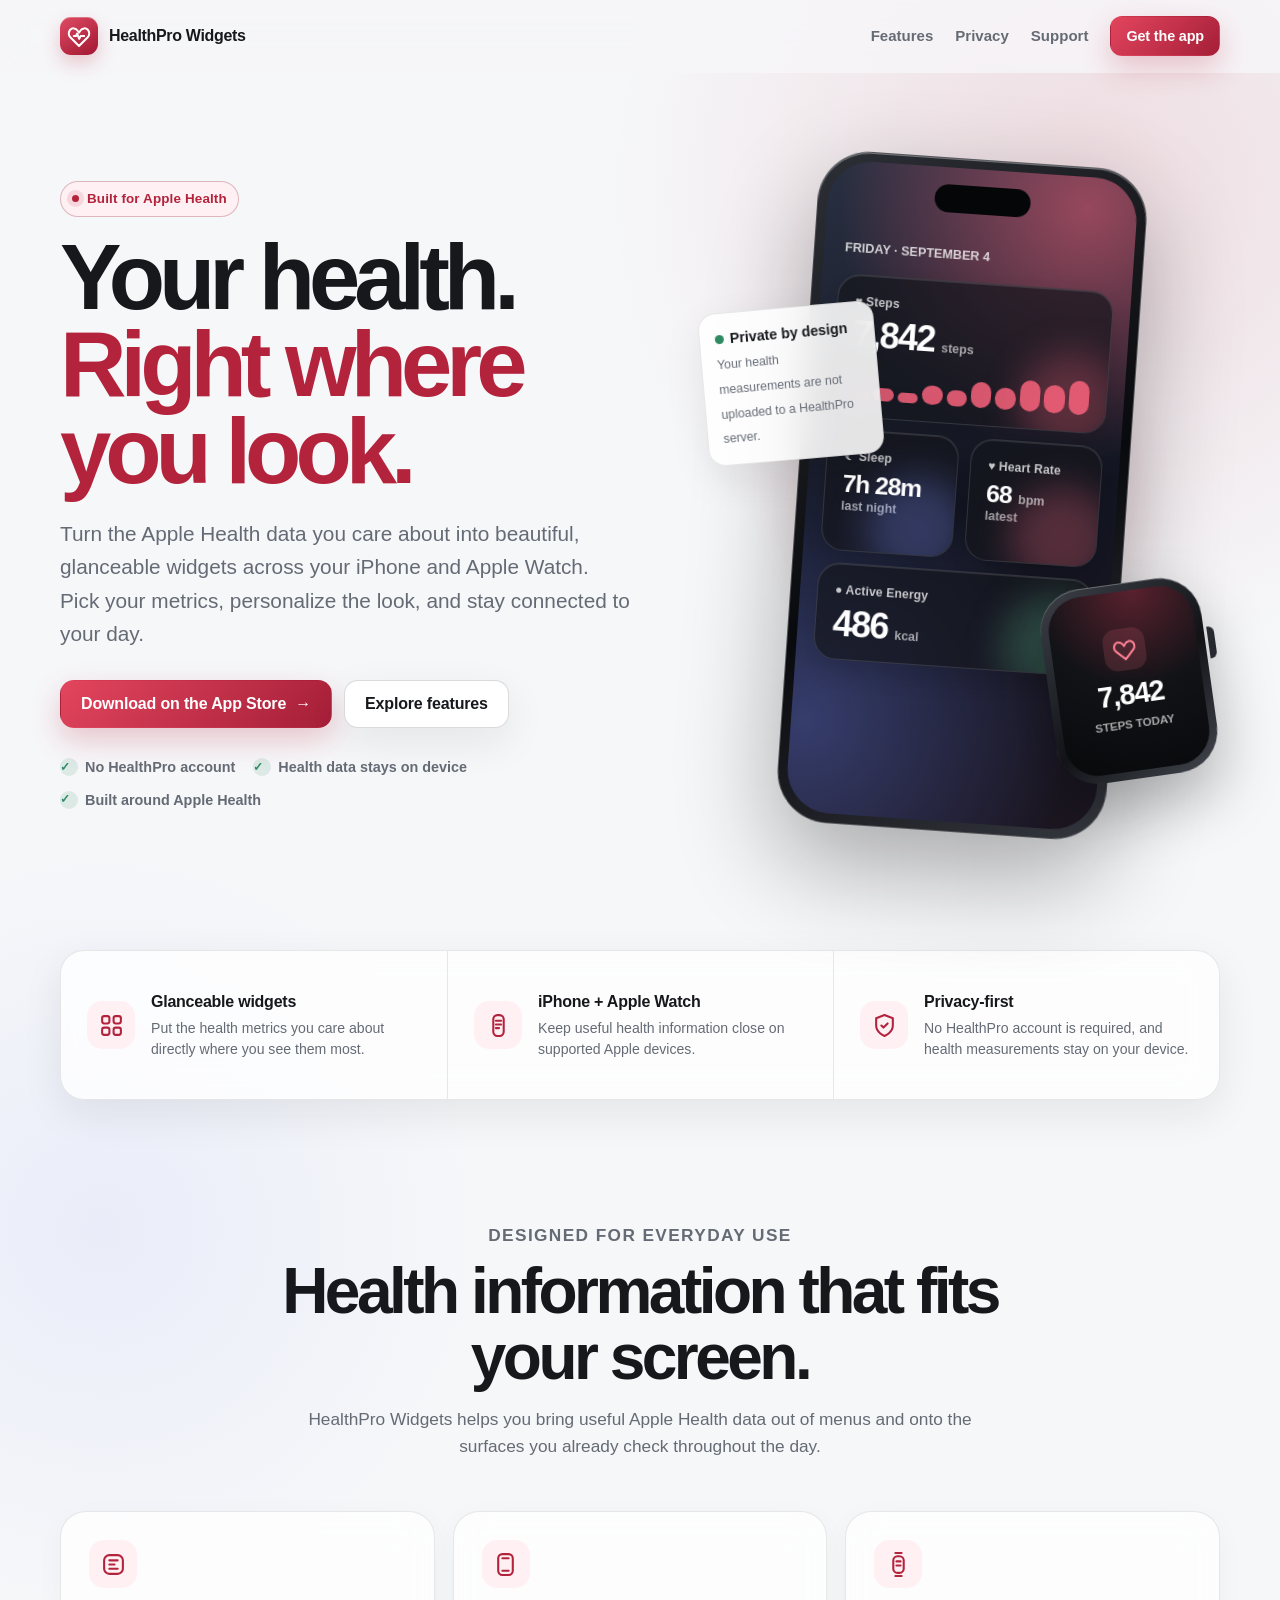
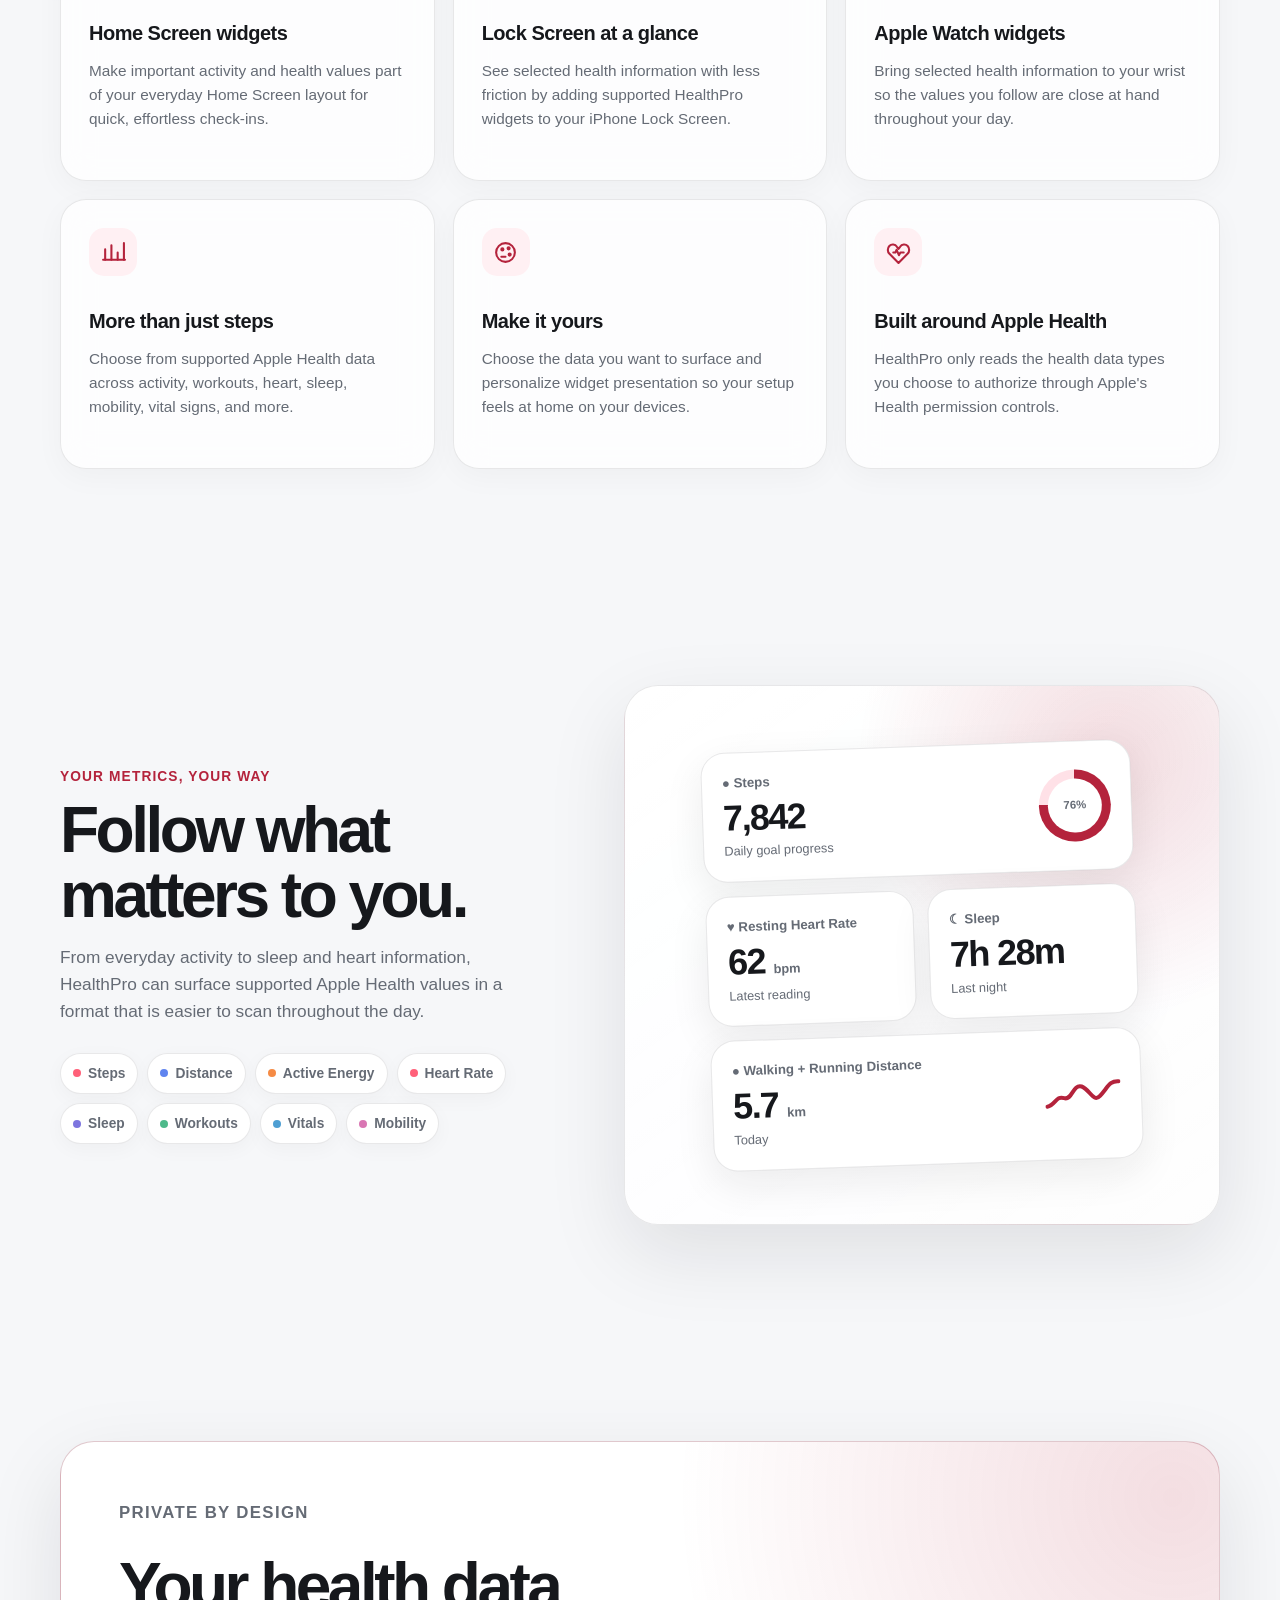
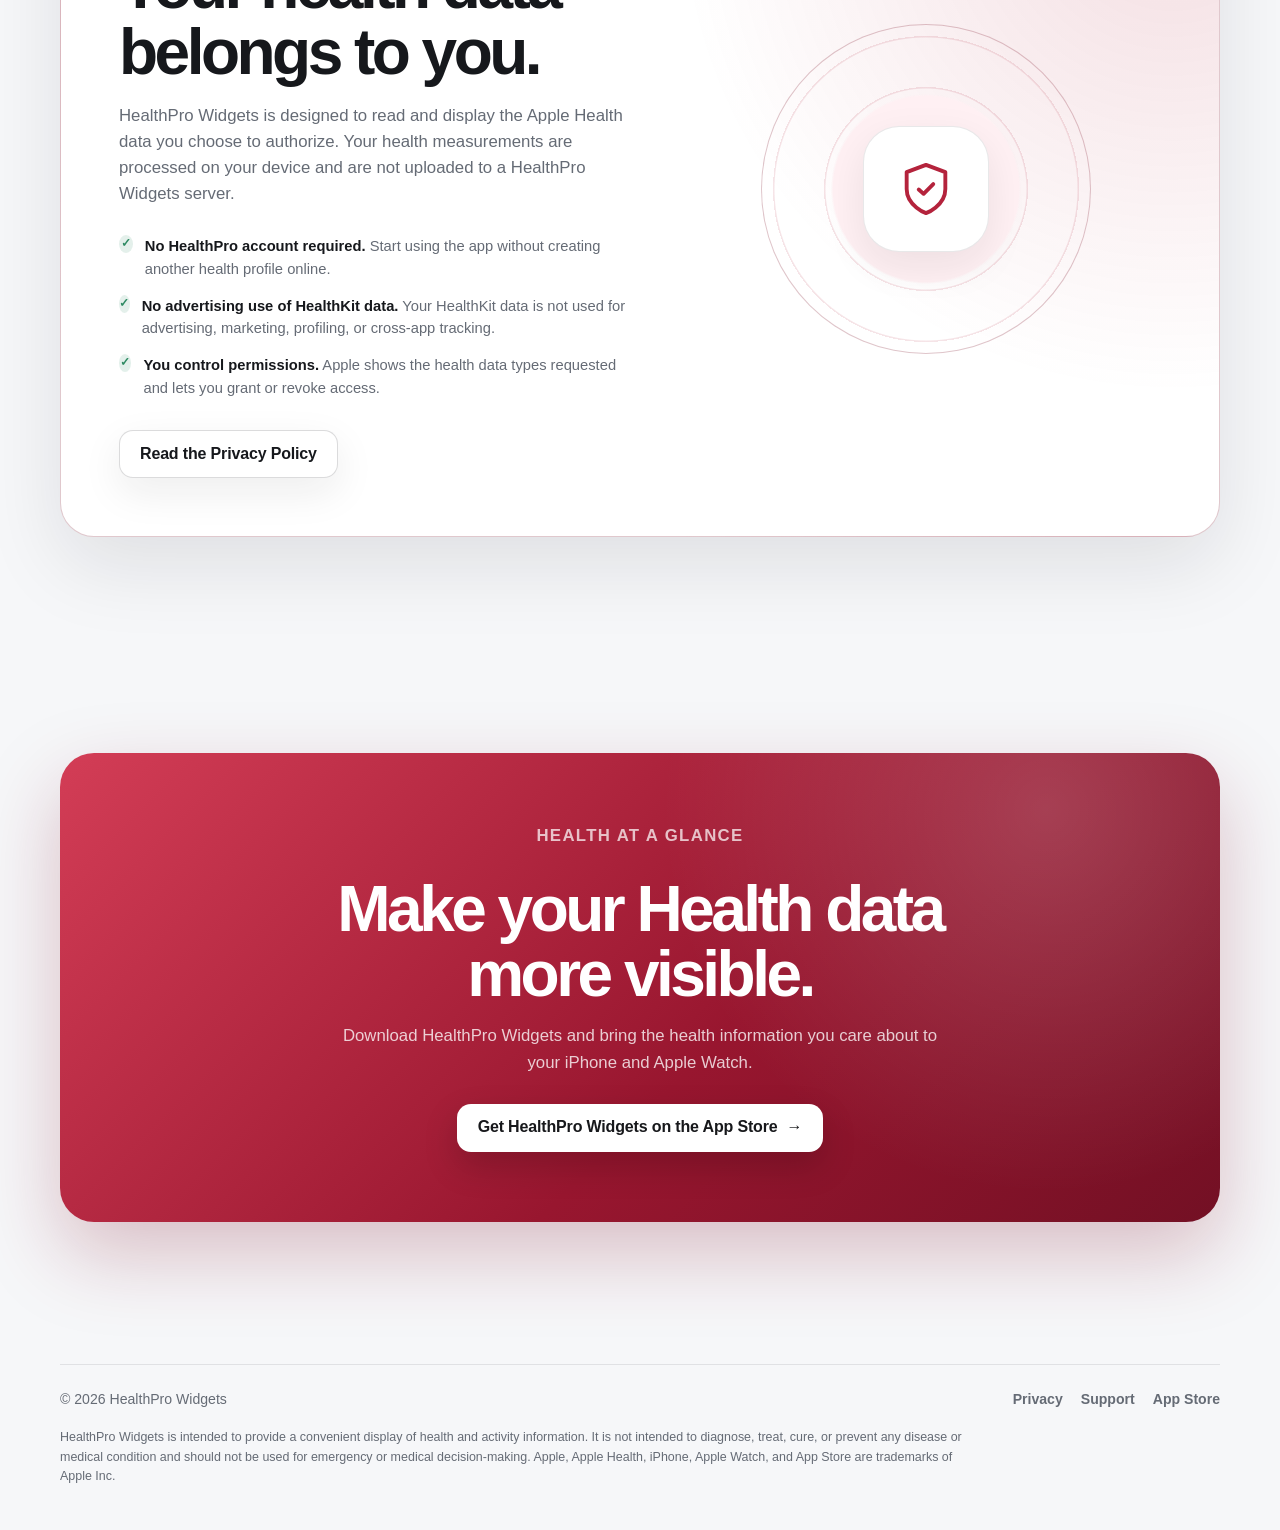
==== index.html @ 6aa3e34a "Add HealthPro Widgets marketing landing page" ====
<!doctype html>
<html lang="en">
<head>
  <meta charset="utf-8">
  <meta name="viewport" content="width=device-width, initial-scale=1">
  <meta name="color-scheme" content="light dark">
  <meta name="theme-color" content="#f7f7f9" media="(prefers-color-scheme: light)">
  <meta name="theme-color" content="#0d0f12" media="(prefers-color-scheme: dark)">
  <title>HealthPro Widgets — Your health, right where you look</title>
  <meta name="description" content="Turn Apple Health data into beautiful, glanceable Home Screen, Lock Screen, and Apple Watch widgets with HealthPro Widgets.">
  <meta property="og:title" content="HealthPro Widgets">
  <meta property="og:description" content="Your Apple Health data, beautifully displayed in widgets across iPhone and Apple Watch.">
  <meta property="og:type" content="website">
  <meta name="twitter:card" content="summary">

  <style>
    :root {
      color-scheme: light dark;
      --bg: #f6f7f9;
      --bg-elevated: #ffffff;
      --card: rgba(255, 255, 255, 0.78);
      --card-solid: #ffffff;
      --text: #16181c;
      --muted: #656b75;
      --border: rgba(31, 35, 40, 0.10);
      --border-strong: rgba(31, 35, 40, 0.16);
      --accent: #b4233c;
      --accent-bright: #e3455e;
      --accent-soft: #fff0f3;
      --accent-soft-strong: #ffe1e7;
      --success: #2d8a62;
      --shadow: 0 28px 80px rgba(21, 24, 30, 0.10);
      --shadow-soft: 0 14px 40px rgba(21, 24, 30, 0.08);
      --max-width: 1160px;
    }

    @media (prefers-color-scheme: dark) {
      :root {
        --bg: #0d0f12;
        --bg-elevated: #14171b;
        --card: rgba(24, 27, 32, 0.82);
        --card-solid: #191c21;
        --text: #f4f5f7;
        --muted: #a9b0bb;
        --border: rgba(255, 255, 255, 0.09);
        --border-strong: rgba(255, 255, 255, 0.15);
        --accent: #ff7188;
        --accent-bright: #ff8a9d;
        --accent-soft: #351920;
        --accent-soft-strong: #4a2028;
        --success: #77d3a7;
        --shadow: 0 28px 90px rgba(0, 0, 0, 0.42);
        --shadow-soft: 0 14px 45px rgba(0, 0, 0, 0.30);
      }
    }

    * { box-sizing: border-box; }

    html { scroll-behavior: smooth; }

    body {
      margin: 0;
      background:
        radial-gradient(circle at 85% 4%, color-mix(in srgb, var(--accent) 13%, transparent), transparent 30rem),
        radial-gradient(circle at 8% 26%, color-mix(in srgb, #5a7cff 8%, transparent), transparent 24rem),
        var(--bg);
      color: var(--text);
      font-family: -apple-system, BlinkMacSystemFont, "SF Pro Display", "SF Pro Text", "Segoe UI", Roboto, Helvetica, Arial, sans-serif;
      line-height: 1.55;
      -webkit-font-smoothing: antialiased;
      text-rendering: optimizeLegibility;
    }

    a { color: inherit; }

    button,
    a { -webkit-tap-highlight-color: transparent; }

    .wrap {
      width: min(var(--max-width), calc(100% - 40px));
      margin: 0 auto;
    }

    .site-header {
      position: sticky;
      top: 0;
      z-index: 50;
      border-bottom: 1px solid transparent;
      background: color-mix(in srgb, var(--bg) 78%, transparent);
      backdrop-filter: blur(20px) saturate(145%);
      -webkit-backdrop-filter: blur(20px) saturate(145%);
    }

    .nav {
      min-height: 72px;
      display: flex;
      align-items: center;
      justify-content: space-between;
      gap: 24px;
    }

    .brand {
      display: inline-flex;
      align-items: center;
      gap: 11px;
      text-decoration: none;
      font-weight: 750;
      letter-spacing: -0.02em;
      white-space: nowrap;
    }

    .brand-mark {
      width: 38px;
      height: 38px;
      display: grid;
      place-items: center;
      border-radius: 11px;
      color: #fff;
      background: linear-gradient(145deg, #df4b63, #a11732);
      box-shadow: inset 0 1px 0 rgba(255,255,255,.28), 0 8px 20px rgba(180,35,60,.24);
    }

    .brand-mark svg { width: 24px; height: 24px; }

    .nav-links {
      display: flex;
      align-items: center;
      gap: 22px;
      color: var(--muted);
      font-size: 0.94rem;
      font-weight: 600;
    }

    .nav-links a {
      text-decoration: none;
      transition: color .2s ease;
    }

    .nav-links a:hover { color: var(--text); }

    .button {
      min-height: 48px;
      display: inline-flex;
      align-items: center;
      justify-content: center;
      gap: 9px;
      padding: 0 20px;
      border: 1px solid transparent;
      border-radius: 14px;
      text-decoration: none;
      font-weight: 720;
      letter-spacing: -0.01em;
      transition: transform .2s ease, box-shadow .2s ease, background .2s ease;
    }

    .button:hover { transform: translateY(-1px); }

    .button-primary {
      color: #fff;
      background: linear-gradient(135deg, var(--accent-bright), #a51e37);
      box-shadow: 0 12px 30px color-mix(in srgb, var(--accent) 24%, transparent);
    }

    .button-secondary {
      background: var(--card-solid);
      border-color: var(--border-strong);
      box-shadow: var(--shadow-soft);
    }

    .button-small {
      min-height: 40px;
      padding: 0 15px;
      border-radius: 12px;
      font-size: 0.9rem;
    }

    .hero {
      min-height: 720px;
      display: grid;
      grid-template-columns: 1.05fr .95fr;
      gap: 72px;
      align-items: center;
      padding: 86px 0 96px;
    }

    .eyebrow {
      display: inline-flex;
      align-items: center;
      gap: 8px;
      margin: 0 0 18px;
      padding: 7px 11px;
      border: 1px solid color-mix(in srgb, var(--accent) 20%, var(--border));
      border-radius: 999px;
      color: var(--accent);
      background: var(--accent-soft);
      font-size: .84rem;
      font-weight: 750;
      letter-spacing: .01em;
    }

    .eyebrow-dot {
      width: 7px;
      height: 7px;
      border-radius: 50%;
      background: var(--accent);
      box-shadow: 0 0 0 5px color-mix(in srgb, var(--accent) 12%, transparent);
    }

    h1,
    h2,
    h3,
    p { margin-top: 0; }

    h1 {
      max-width: 720px;
      margin-bottom: 22px;
      font-size: clamp(3.35rem, 7.2vw, 6.8rem);
      line-height: .94;
      letter-spacing: -0.065em;
      font-weight: 820;
    }

    .hero-highlight {
      display: block;
      color: var(--accent);
    }

    .hero-copy {
      max-width: 640px;
      margin-bottom: 30px;
      color: var(--muted);
      font-size: clamp(1.12rem, 2vw, 1.3rem);
      line-height: 1.6;
    }

    .hero-actions {
      display: flex;
      flex-wrap: wrap;
      align-items: center;
      gap: 12px;
      margin-bottom: 28px;
    }

    .trust-note {
      display: flex;
      flex-wrap: wrap;
      gap: 10px 18px;
      color: var(--muted);
      font-size: .9rem;
      font-weight: 600;
    }

    .trust-note span {
      display: inline-flex;
      align-items: center;
      gap: 7px;
    }

    .check {
      width: 18px;
      height: 18px;
      display: inline-grid;
      place-items: center;
      border-radius: 50%;
      color: var(--success);
      background: color-mix(in srgb, var(--success) 13%, transparent);
      font-size: .72rem;
      font-weight: 900;
    }

    .hero-visual {
      position: relative;
      min-height: 600px;
      display: grid;
      place-items: center;
    }

    .glow {
      position: absolute;
      width: 440px;
      height: 440px;
      border-radius: 50%;
      background: radial-gradient(circle, color-mix(in srgb, var(--accent) 22%, transparent), transparent 67%);
      filter: blur(4px);
      pointer-events: none;
    }

    .phone {
      position: relative;
      z-index: 2;
      width: min(330px, 72vw);
      aspect-ratio: 0.49;
      padding: 9px;
      border: 1px solid rgba(255,255,255,.22);
      border-radius: 52px;
      background: linear-gradient(145deg, #2c2f35, #090a0d 55%, #34373e);
      box-shadow: 0 40px 100px rgba(0,0,0,.32), inset 0 1px 0 rgba(255,255,255,.34);
      transform: rotate(4deg);
    }

    .phone-screen {
      position: relative;
      height: 100%;
      overflow: hidden;
      padding: 78px 17px 24px;
      border-radius: 44px;
      color: #fff;
      background:
        radial-gradient(circle at 84% 5%, rgba(235, 94, 118, .58), transparent 37%),
        radial-gradient(circle at 4% 86%, rgba(85, 101, 184, .5), transparent 42%),
        linear-gradient(165deg, #293042, #121521 52%, #1b1520);
    }

    .phone-island {
      position: absolute;
      top: 17px;
      left: 50%;
      width: 96px;
      height: 28px;
      border-radius: 999px;
      background: #050607;
      transform: translateX(-50%);
    }

    .screen-date {
      margin: 0 0 15px 4px;
      color: rgba(255,255,255,.78);
      font-size: .79rem;
      font-weight: 640;
    }

    .widget {
      position: relative;
      overflow: hidden;
      margin-bottom: 12px;
      padding: 17px;
      border: 1px solid rgba(255,255,255,.13);
      border-radius: 22px;
      background: rgba(20, 22, 29, .70);
      backdrop-filter: blur(18px);
      -webkit-backdrop-filter: blur(18px);
      box-shadow: inset 0 1px 0 rgba(255,255,255,.10), 0 12px 28px rgba(0,0,0,.16);
    }

    .widget::after {
      content: "";
      position: absolute;
      inset: auto -18px -26px auto;
      width: 105px;
      height: 105px;
      border-radius: 50%;
      background: color-mix(in srgb, var(--widget-accent, #ff6580) 28%, transparent);
      filter: blur(18px);
    }

    .widget-label {
      position: relative;
      z-index: 1;
      display: flex;
      align-items: center;
      gap: 7px;
      margin-bottom: 6px;
      color: rgba(255,255,255,.76);
      font-size: .76rem;
      font-weight: 700;
      letter-spacing: .01em;
    }

    .widget-value {
      position: relative;
      z-index: 1;
      display: flex;
      align-items: baseline;
      gap: 7px;
      font-size: 2.25rem;
      line-height: 1;
      font-weight: 780;
      letter-spacing: -.045em;
    }

    .widget-unit {
      color: rgba(255,255,255,.62);
      font-size: .78rem;
      font-weight: 650;
      letter-spacing: 0;
    }

    .widget-row {
      display: grid;
      grid-template-columns: 1fr 1fr;
      gap: 12px;
    }

    .widget.small { min-height: 122px; }
    .widget.small .widget-value { font-size: 1.55rem; }

    .mini-chart {
      position: relative;
      z-index: 1;
      display: flex;
      align-items: end;
      gap: 4px;
      height: 34px;
      margin-top: 13px;
    }

    .mini-chart i {
      flex: 1;
      min-width: 3px;
      border-radius: 999px;
      background: var(--widget-accent, #ff6580);
      opacity: .82;
    }

    .watch {
      position: absolute;
      z-index: 4;
      right: 2%;
      bottom: 8%;
      width: 162px;
      height: 196px;
      padding: 8px;
      border-radius: 42px;
      background: linear-gradient(145deg, #3c4047, #111317 56%, #42464d);
      box-shadow: 0 28px 60px rgba(0,0,0,.28), inset 0 1px 0 rgba(255,255,255,.28);
      transform: rotate(-8deg);
    }

    .watch::after {
      content: "";
      position: absolute;
      right: -10px;
      top: 55px;
      width: 7px;
      height: 32px;
      border-radius: 0 6px 6px 0;
      background: #262a30;
    }

    .watch-screen {
      height: 100%;
      display: grid;
      align-content: center;
      padding: 18px;
      border-radius: 34px;
      color: #fff;
      background: radial-gradient(circle at 60% 0%, #59212e, #121317 48%, #08090b);
      text-align: center;
    }

    .watch-icon {
      width: 42px;
      height: 42px;
      display: grid;
      place-items: center;
      margin: 0 auto 10px;
      border-radius: 13px;
      color: #ff8397;
      background: rgba(255, 113, 136, .15);
    }

    .watch-icon svg { width: 24px; height: 24px; }

    .watch-value {
      font-size: 1.8rem;
      line-height: 1;
      font-weight: 770;
      letter-spacing: -.04em;
    }

    .watch-label {
      margin-top: 7px;
      color: rgba(255,255,255,.65);
      font-size: .72rem;
      font-weight: 650;
    }

    .float-card {
      position: absolute;
      z-index: 5;
      left: 0;
      top: 22%;
      width: 176px;
      padding: 14px 15px;
      border: 1px solid var(--border);
      border-radius: 17px;
      background: color-mix(in srgb, var(--card-solid) 88%, transparent);
      box-shadow: var(--shadow-soft);
      backdrop-filter: blur(18px);
      -webkit-backdrop-filter: blur(18px);
      transform: rotate(-5deg);
    }

    .float-card strong {
      display: block;
      margin-bottom: 2px;
      font-size: .89rem;
    }

    .float-card span {
      color: var(--muted);
      font-size: .77rem;
    }

    .float-dot {
      width: 9px;
      height: 9px;
      display: inline-block;
      margin-right: 6px;
      border-radius: 50%;
      background: var(--success);
    }

    .proof {
      padding: 22px 0 14px;
    }

    .proof-grid {
      display: grid;
      grid-template-columns: repeat(3, 1fr);
      overflow: hidden;
      border: 1px solid var(--border);
      border-radius: 24px;
      background: var(--card);
      box-shadow: var(--shadow-soft);
      backdrop-filter: blur(18px);
      -webkit-backdrop-filter: blur(18px);
    }

    .proof-item {
      min-height: 148px;
      display: flex;
      align-items: center;
      gap: 16px;
      padding: 26px;
    }

    .proof-item + .proof-item { border-left: 1px solid var(--border); }

    .proof-icon,
    .feature-icon {
      flex: 0 0 auto;
      display: grid;
      place-items: center;
      color: var(--accent);
      background: var(--accent-soft);
    }

    .proof-icon {
      width: 48px;
      height: 48px;
      border-radius: 15px;
    }

    .proof-icon svg { width: 25px; height: 25px; }

    .proof-item strong {
      display: block;
      margin-bottom: 3px;
      letter-spacing: -.015em;
    }

    .proof-item p {
      margin: 0;
      color: var(--muted);
      font-size: .88rem;
      line-height: 1.5;
    }

    section { padding: 108px 0; }

    .section-heading {
      max-width: 720px;
      margin: 0 auto 52px;
      text-align: center;
    }

    .section-kicker {
      margin-bottom: 10px;
      color: var(--accent);
      font-size: .86rem;
      font-weight: 780;
      letter-spacing: .08em;
      text-transform: uppercase;
    }

    h2 {
      margin-bottom: 16px;
      font-size: clamp(2.35rem, 5vw, 4.25rem);
      line-height: 1.02;
      letter-spacing: -.055em;
      font-weight: 800;
    }

    .section-heading p,
    .section-intro {
      color: var(--muted);
      font-size: 1.08rem;
    }

    .feature-grid {
      display: grid;
      grid-template-columns: repeat(3, 1fr);
      gap: 18px;
    }

    .feature-card {
      min-height: 270px;
      padding: 28px;
      border: 1px solid var(--border);
      border-radius: 26px;
      background: var(--card);
      box-shadow: 0 8px 30px rgba(20, 24, 30, .035);
      backdrop-filter: blur(16px);
      -webkit-backdrop-filter: blur(16px);
    }

    .feature-icon {
      width: 48px;
      height: 48px;
      margin-bottom: 30px;
      border-radius: 15px;
    }

    .feature-icon svg { width: 25px; height: 25px; }

    h3 {
      margin-bottom: 10px;
      font-size: 1.25rem;
      letter-spacing: -.025em;
    }

    .feature-card p {
      margin-bottom: 0;
      color: var(--muted);
      font-size: .96rem;
    }

    .showcase {
      display: grid;
      grid-template-columns: .9fr 1.1fr;
      gap: 76px;
      align-items: center;
    }

    .showcase h2 { max-width: 650px; }

    .metric-list {
      display: flex;
      flex-wrap: wrap;
      gap: 9px;
      margin-top: 28px;
    }

    .metric-chip {
      display: inline-flex;
      align-items: center;
      gap: 7px;
      padding: 9px 12px;
      border: 1px solid var(--border);
      border-radius: 999px;
      background: var(--card-solid);
      color: var(--muted);
      font-size: .86rem;
      font-weight: 650;
      box-shadow: 0 5px 20px rgba(20, 24, 30, .035);
    }

    .metric-chip i {
      width: 8px;
      height: 8px;
      border-radius: 50%;
      background: var(--chip-color, var(--accent));
    }

    .widget-board {
      position: relative;
      min-height: 540px;
      display: grid;
      place-items: center;
      border: 1px solid var(--border);
      border-radius: 34px;
      background:
        radial-gradient(circle at 82% 14%, color-mix(in srgb, var(--accent) 16%, transparent), transparent 38%),
        linear-gradient(145deg, color-mix(in srgb, var(--card-solid) 92%, transparent), color-mix(in srgb, var(--bg-elevated) 84%, transparent));
      box-shadow: var(--shadow);
      overflow: hidden;
    }

    .widget-stack {
      width: min(430px, calc(100% - 42px));
      display: grid;
      gap: 14px;
      transform: rotate(-2deg);
    }

    .demo-card {
      padding: 20px;
      border: 1px solid var(--border);
      border-radius: 24px;
      background: var(--card-solid);
      box-shadow: var(--shadow-soft);
    }

    .demo-card.large {
      display: grid;
      grid-template-columns: 1fr auto;
      align-items: center;
      gap: 18px;
    }

    .demo-label {
      display: flex;
      align-items: center;
      gap: 7px;
      margin-bottom: 5px;
      color: var(--muted);
      font-size: .83rem;
      font-weight: 700;
    }

    .demo-value {
      font-size: 2.25rem;
      line-height: 1.05;
      font-weight: 790;
      letter-spacing: -.045em;
    }

    .demo-sub {
      margin-top: 5px;
      color: var(--muted);
      font-size: .8rem;
    }

    .ring {
      width: 72px;
      height: 72px;
      display: grid;
      place-items: center;
      border-radius: 50%;
      background: conic-gradient(var(--accent) 0 76%, var(--accent-soft-strong) 76% 100%);
    }

    .ring::after {
      content: "76%";
      width: 54px;
      height: 54px;
      display: grid;
      place-items: center;
      border-radius: 50%;
      background: var(--card-solid);
      color: var(--muted);
      font-size: .71rem;
      font-weight: 750;
    }

    .demo-row {
      display: grid;
      grid-template-columns: 1fr 1fr;
      gap: 14px;
    }

    .privacy-panel {
      position: relative;
      overflow: hidden;
      display: grid;
      grid-template-columns: 1.05fr .95fr;
      gap: 54px;
      align-items: center;
      padding: 58px;
      border: 1px solid color-mix(in srgb, var(--accent) 16%, var(--border));
      border-radius: 34px;
      background:
        radial-gradient(circle at 96% 8%, color-mix(in srgb, var(--accent) 15%, transparent), transparent 31rem),
        var(--card-solid);
      box-shadow: var(--shadow);
    }

    .privacy-panel h2 { margin-bottom: 18px; }

    .privacy-panel p {
      max-width: 610px;
      margin-bottom: 28px;
      color: var(--muted);
      font-size: 1.05rem;
    }

    .privacy-list {
      display: grid;
      gap: 14px;
    }

    .privacy-item {
      display: flex;
      align-items: flex-start;
      gap: 12px;
      color: var(--muted);
      font-size: .92rem;
    }

    .privacy-item strong { color: var(--text); }

    .shield-visual {
      width: min(330px, 100%);
      aspect-ratio: 1;
      display: grid;
      place-items: center;
      margin: auto;
      border: 1px solid color-mix(in srgb, var(--accent) 18%, var(--border));
      border-radius: 50%;
      background:
        radial-gradient(circle at 50% 50%, var(--accent-soft) 0 40%, transparent 41%),
        repeating-radial-gradient(circle at 50% 50%, transparent 0 49px, color-mix(in srgb, var(--accent) 12%, transparent) 50px 51px);
    }

    .shield-core {
      width: 126px;
      height: 126px;
      display: grid;
      place-items: center;
      border-radius: 36px;
      color: var(--accent);
      background: var(--card-solid);
      border: 1px solid var(--border);
      box-shadow: var(--shadow-soft);
    }

    .shield-core svg { width: 58px; height: 58px; }

    .cta-card {
      padding: 70px 54px;
      border-radius: 34px;
      color: #fff;
      background:
        radial-gradient(circle at 85% 12%, rgba(255,255,255,.18), transparent 24rem),
        linear-gradient(135deg, #d33d56, #98162f 58%, #731024);
      box-shadow: 0 32px 80px rgba(132, 20, 45, .25);
      text-align: center;
    }

    .cta-card h2 {
      max-width: 760px;
      margin-left: auto;
      margin-right: auto;
      color: #fff;
    }

    .cta-card p {
      max-width: 620px;
      margin: 0 auto 28px;
      color: rgba(255,255,255,.78);
      font-size: 1.05rem;
    }

    .cta-card .button {
      color: #17181b;
      background: #fff;
      box-shadow: 0 14px 34px rgba(0,0,0,.18);
    }

    .site-footer {
      padding: 34px 0 44px;
      color: var(--muted);
      font-size: .88rem;
    }

    .footer-row {
      display: flex;
      justify-content: space-between;
      gap: 24px;
      align-items: center;
      padding-top: 24px;
      border-top: 1px solid var(--border);
    }

    .footer-links {
      display: flex;
      flex-wrap: wrap;
      gap: 18px;
    }

    .footer-links a {
      text-decoration: none;
      font-weight: 600;
    }

    .footer-links a:hover { color: var(--text); }

    .disclaimer {
      max-width: 920px;
      margin: 18px 0 0;
      font-size: .78rem;
      line-height: 1.55;
    }

    @media (max-width: 980px) {
      .hero {
        grid-template-columns: 1fr;
        gap: 30px;
        padding-top: 72px;
      }

      .hero-copy { max-width: 720px; }
      .hero-visual { min-height: 620px; }
      .feature-grid { grid-template-columns: repeat(2, 1fr); }
      .showcase { grid-template-columns: 1fr; gap: 44px; }
      .privacy-panel { grid-template-columns: 1fr; }
      .shield-visual { order: -1; width: 280px; }
    }

    @media (max-width: 760px) {
      .wrap { width: min(100% - 28px, var(--max-width)); }
      .nav { min-height: 64px; }
      .nav-links a:not(.button) { display: none; }
      .hero { min-height: 0; padding: 58px 0 74px; }
      h1 { font-size: clamp(3rem, 15vw, 5rem); }
      .hero-visual { min-height: 550px; }
      .phone { width: 286px; }
      .watch { width: 142px; height: 173px; right: 0; }
      .float-card { left: -4px; top: 17%; width: 158px; }
      .proof-grid { grid-template-columns: 1fr; }
      .proof-item + .proof-item { border-left: 0; border-top: 1px solid var(--border); }
      section { padding: 82px 0; }
      .feature-grid { grid-template-columns: 1fr; }
      .feature-card { min-height: 0; }
      .privacy-panel { padding: 34px 24px; border-radius: 28px; }
      .cta-card { padding: 54px 24px; border-radius: 28px; }
      .footer-row { align-items: flex-start; flex-direction: column; }
    }

    @media (max-width: 480px) {
      .brand span:last-child { display: none; }
      .hero-visual { min-height: 510px; }
      .phone { width: 258px; border-radius: 46px; }
      .phone-screen { border-radius: 39px; padding-left: 13px; padding-right: 13px; }
      .widget-value { font-size: 1.95rem; }
      .widget-row { gap: 8px; }
      .widget.small { padding: 13px; }
      .watch { width: 124px; height: 154px; border-radius: 34px; right: -6px; bottom: 6%; }
      .watch-screen { border-radius: 27px; padding: 12px; }
      .watch-value { font-size: 1.45rem; }
      .float-card { width: 143px; padding: 11px 12px; }
      .demo-row { grid-template-columns: 1fr; }
      .widget-board { min-height: 510px; }
      .section-heading { text-align: left; }
    }

    @media (prefers-reduced-motion: reduce) {
      html { scroll-behavior: auto; }
      .button { transition: none; }
    }
  </style>
</head>
<body>
  <header class="site-header">
    <div class="wrap nav">
      <a class="brand" href="#top" aria-label="HealthPro Widgets home">
        <span class="brand-mark" aria-hidden="true">
          <svg viewBox="0 0 24 24" fill="none" stroke="currentColor" stroke-width="2" stroke-linecap="round" stroke-linejoin="round">
            <path d="M20.8 5.8c-2.1-2.2-5.6-1.8-7.3.7L12 8.6l-1.5-2.1C8.8 4 5.3 3.6 3.2 5.8c-2 2.1-1.9 5.5.1 7.5L12 22l8.7-8.7c2-2 2.1-5.4.1-7.5Z"/>
            <path d="M6.8 12h2.2l1.1-2.4 2.1 5.3 1.5-3h3.5"/>
          </svg>
        </span>
        <span>HealthPro Widgets</span>
      </a>

      <nav class="nav-links" aria-label="Primary navigation">
        <a href="#features">Features</a>
        <a href="#privacy">Privacy</a>
        <a href="support.html">Support</a>
        <a class="button button-primary button-small" href="https://apps.apple.com/us/app/healthpro-widgets/id6799803107" target="_blank" rel="noopener noreferrer">Get the app</a>
      </nav>
    </div>
  </header>

  <main id="top">
    <div class="wrap">
      <section class="hero" aria-labelledby="hero-title">
        <div>
          <div class="eyebrow"><span class="eyebrow-dot"></span> Built for Apple Health</div>
          <h1 id="hero-title">Your health.<span class="hero-highlight">Right where you look.</span></h1>
          <p class="hero-copy">Turn the Apple Health data you care about into beautiful, glanceable widgets across your iPhone and Apple Watch. Pick your metrics, personalize the look, and stay connected to your day.</p>

          <div class="hero-actions">
            <a class="button button-primary" href="https://apps.apple.com/us/app/healthpro-widgets/id6799803107" target="_blank" rel="noopener noreferrer" aria-label="Download HealthPro Widgets on the App Store">Download on the App Store <span aria-hidden="true">→</span></a>
            <a class="button button-secondary" href="#features">Explore features</a>
          </div>

          <div class="trust-note" aria-label="Product highlights">
            <span><span class="check">✓</span> No HealthPro account</span>
            <span><span class="check">✓</span> Health data stays on device</span>
            <span><span class="check">✓</span> Built around Apple Health</span>
          </div>
        </div>

        <div class="hero-visual" aria-label="Illustration of HealthPro Widgets on iPhone and Apple Watch">
          <div class="glow"></div>

          <div class="float-card">
            <strong><span class="float-dot"></span>Private by design</strong>
            <span>Your health measurements are not uploaded to a HealthPro server.</span>
          </div>

          <div class="phone" aria-hidden="true">
            <div class="phone-screen">
              <div class="phone-island"></div>
              <p class="screen-date">FRIDAY · SEPTEMBER 4</p>

              <div class="widget" style="--widget-accent:#ff647e">
                <div class="widget-label">♥ Steps</div>
                <div class="widget-value">7,842 <span class="widget-unit">steps</span></div>
                <div class="mini-chart">
                  <i style="height:28%"></i><i style="height:40%"></i><i style="height:32%"></i><i style="height:58%"></i><i style="height:48%"></i><i style="height:78%"></i><i style="height:66%"></i><i style="height:92%"></i><i style="height:83%"></i><i style="height:100%"></i>
                </div>
              </div>

              <div class="widget-row">
                <div class="widget small" style="--widget-accent:#7d91ff">
                  <div class="widget-label">☾ Sleep</div>
                  <div class="widget-value">7h 28m</div>
                  <div class="widget-unit">last night</div>
                </div>
                <div class="widget small" style="--widget-accent:#ff6b86">
                  <div class="widget-label">♥ Heart Rate</div>
                  <div class="widget-value">68 <span class="widget-unit">bpm</span></div>
                  <div class="widget-unit">latest</div>
                </div>
              </div>

              <div class="widget" style="--widget-accent:#67c99a">
                <div class="widget-label">● Active Energy</div>
                <div class="widget-value">486 <span class="widget-unit">kcal</span></div>
              </div>
            </div>
          </div>

          <div class="watch" aria-hidden="true">
            <div class="watch-screen">
              <div class="watch-icon">
                <svg viewBox="0 0 24 24" fill="none" stroke="currentColor" stroke-width="2" stroke-linecap="round" stroke-linejoin="round">
                  <path d="M20.8 5.8c-2.1-2.2-5.6-1.8-7.3.7L12 8.6l-1.5-2.1C8.8 4 5.3 3.6 3.2 5.8c-2 2.1-1.9 5.5.1 7.5L12 22l8.7-8.7c2-2 2.1-5.4.1-7.5Z"/>
                </svg>
              </div>
              <div class="watch-value">7,842</div>
              <div class="watch-label">STEPS TODAY</div>
            </div>
          </div>
        </div>
      </section>
    </div>

    <div class="wrap proof" aria-label="HealthPro Widgets at a glance">
      <div class="proof-grid">
        <div class="proof-item">
          <div class="proof-icon" aria-hidden="true">
            <svg viewBox="0 0 24 24" fill="none" stroke="currentColor" stroke-width="2" stroke-linecap="round" stroke-linejoin="round"><rect x="3" y="3" width="7" height="7" rx="2"/><rect x="14" y="3" width="7" height="7" rx="2"/><rect x="3" y="14" width="7" height="7" rx="2"/><rect x="14" y="14" width="7" height="7" rx="2"/></svg>
          </div>
          <div><strong>Glanceable widgets</strong><p>Put the health metrics you care about directly where you see them most.</p></div>
        </div>
        <div class="proof-item">
          <div class="proof-icon" aria-hidden="true">
            <svg viewBox="0 0 24 24" fill="none" stroke="currentColor" stroke-width="2" stroke-linecap="round" stroke-linejoin="round"><rect x="7" y="2" width="10" height="20" rx="4"/><path d="M9.5 7.5h5M9.5 11h5M9.5 14.5h3"/></svg>
          </div>
          <div><strong>iPhone + Apple Watch</strong><p>Keep useful health information close on supported Apple devices.</p></div>
        </div>
        <div class="proof-item">
          <div class="proof-icon" aria-hidden="true">
            <svg viewBox="0 0 24 24" fill="none" stroke="currentColor" stroke-width="2" stroke-linecap="round" stroke-linejoin="round"><path d="M12 22s8-3 8-10V5l-8-3-8 3v7c0 7 8 10 8 10Z"/><path d="m9 12 2 2 4-4"/></svg>
          </div>
          <div><strong>Privacy-first</strong><p>No HealthPro account is required, and health measurements stay on your device.</p></div>
        </div>
      </div>
    </div>

    <section id="features">
      <div class="wrap">
        <div class="section-heading">
          <p class="section-kicker">Designed for everyday use</p>
          <h2>Health information that fits your screen.</h2>
          <p>HealthPro Widgets helps you bring useful Apple Health data out of menus and onto the surfaces you already check throughout the day.</p>
        </div>

        <div class="feature-grid">
          <article class="feature-card">
            <div class="feature-icon" aria-hidden="true"><svg viewBox="0 0 24 24" fill="none" stroke="currentColor" stroke-width="2" stroke-linecap="round" stroke-linejoin="round"><rect x="3" y="3" width="18" height="18" rx="5"/><path d="M8 8h8M8 12h5M8 16h8"/></svg></div>
            <h3>Home Screen widgets</h3>
            <p>Make important activity and health values part of your everyday Home Screen layout for quick, effortless check-ins.</p>
          </article>

          <article class="feature-card">
            <div class="feature-icon" aria-hidden="true"><svg viewBox="0 0 24 24" fill="none" stroke="currentColor" stroke-width="2" stroke-linecap="round" stroke-linejoin="round"><rect x="5" y="2" width="14" height="20" rx="4"/><path d="M9 6h6M9 18h6"/></svg></div>
            <h3>Lock Screen at a glance</h3>
            <p>See selected health information with less friction by adding supported HealthPro widgets to your iPhone Lock Screen.</p>
          </article>

          <article class="feature-card">
            <div class="feature-icon" aria-hidden="true"><svg viewBox="0 0 24 24" fill="none" stroke="currentColor" stroke-width="2" stroke-linecap="round" stroke-linejoin="round"><rect x="7" y="4" width="10" height="16" rx="4"/><path d="M9 1h6M9 23h6"/><path d="M10 9h4M10 13h4"/></svg></div>
            <h3>Apple Watch widgets</h3>
            <p>Bring selected health information to your wrist so the values you follow are close at hand throughout your day.</p>
          </article>

          <article class="feature-card">
            <div class="feature-icon" aria-hidden="true"><svg viewBox="0 0 24 24" fill="none" stroke="currentColor" stroke-width="2" stroke-linecap="round" stroke-linejoin="round"><path d="M4 19V9M10 19V5M16 19v-7M22 19V3"/><path d="M2 19h21"/></svg></div>
            <h3>More than just steps</h3>
            <p>Choose from supported Apple Health data across activity, workouts, heart, sleep, mobility, vital signs, and more.</p>
          </article>

          <article class="feature-card">
            <div class="feature-icon" aria-hidden="true"><svg viewBox="0 0 24 24" fill="none" stroke="currentColor" stroke-width="2" stroke-linecap="round" stroke-linejoin="round"><circle cx="12" cy="12" r="9"/><circle cx="9" cy="9" r="1"/><circle cx="15" cy="8" r="1"/><circle cx="16" cy="14" r="1"/><path d="M8 16h4"/></svg></div>
            <h3>Make it yours</h3>
            <p>Choose the data you want to surface and personalize widget presentation so your setup feels at home on your devices.</p>
          </article>

          <article class="feature-card">
            <div class="feature-icon" aria-hidden="true"><svg viewBox="0 0 24 24" fill="none" stroke="currentColor" stroke-width="2" stroke-linecap="round" stroke-linejoin="round"><path d="M20.8 5.8c-2.1-2.2-5.6-1.8-7.3.7L12 8.6l-1.5-2.1C8.8 4 5.3 3.6 3.2 5.8c-2 2.1-1.9 5.5.1 7.5L12 22l8.7-8.7c2-2 2.1-5.4.1-7.5Z"/><path d="M7 12h2l1.2-2.6 2.2 5.2 1.4-2.6H17"/></svg></div>
            <h3>Built around Apple Health</h3>
            <p>HealthPro only reads the health data types you choose to authorize through Apple's Health permission controls.</p>
          </article>
        </div>
      </div>
    </section>

    <section>
      <div class="wrap showcase">
        <div>
          <p class="section-kicker">Your metrics, your way</p>
          <h2>Follow what matters to you.</h2>
          <p class="section-intro">From everyday activity to sleep and heart information, HealthPro can surface supported Apple Health values in a format that is easier to scan throughout the day.</p>

          <div class="metric-list" aria-label="Example health categories">
            <span class="metric-chip"><i style="--chip-color:#ff6079"></i>Steps</span>
            <span class="metric-chip"><i style="--chip-color:#5f84ef"></i>Distance</span>
            <span class="metric-chip"><i style="--chip-color:#f58b45"></i>Active Energy</span>
            <span class="metric-chip"><i style="--chip-color:#ff6079"></i>Heart Rate</span>
            <span class="metric-chip"><i style="--chip-color:#7d75df"></i>Sleep</span>
            <span class="metric-chip"><i style="--chip-color:#4eb98a"></i>Workouts</span>
            <span class="metric-chip"><i style="--chip-color:#4e9fd3"></i>Vitals</span>
            <span class="metric-chip"><i style="--chip-color:#d976b3"></i>Mobility</span>
          </div>
        </div>

        <div class="widget-board" aria-hidden="true">
          <div class="widget-stack">
            <div class="demo-card large">
              <div>
                <div class="demo-label">● Steps</div>
                <div class="demo-value">7,842</div>
                <div class="demo-sub">Daily goal progress</div>
              </div>
              <div class="ring"></div>
            </div>

            <div class="demo-row">
              <div class="demo-card">
                <div class="demo-label">♥ Resting Heart Rate</div>
                <div class="demo-value">62 <span style="font-size:.8rem;color:var(--muted);letter-spacing:0">bpm</span></div>
                <div class="demo-sub">Latest reading</div>
              </div>
              <div class="demo-card">
                <div class="demo-label">☾ Sleep</div>
                <div class="demo-value">7h 28m</div>
                <div class="demo-sub">Last night</div>
              </div>
            </div>

            <div class="demo-card large">
              <div>
                <div class="demo-label">● Walking + Running Distance</div>
                <div class="demo-value">5.7 <span style="font-size:.82rem;color:var(--muted);letter-spacing:0">km</span></div>
                <div class="demo-sub">Today</div>
              </div>
              <svg width="76" height="40" viewBox="0 0 76 40" fill="none" aria-hidden="true"><path d="M2 31C10 30 11 20 19 23C27 26 28 9 37 12C45 15 48 29 55 22C63 14 65 7 74 8" stroke="currentColor" stroke-width="4" stroke-linecap="round" style="color:var(--accent)"/></svg>
            </div>
          </div>
        </div>
      </div>
    </section>

    <section id="privacy">
      <div class="wrap">
        <div class="privacy-panel">
          <div>
            <p class="section-kicker">Private by design</p>
            <h2>Your health data belongs to you.</h2>
            <p>HealthPro Widgets is designed to read and display the Apple Health data you choose to authorize. Your health measurements are processed on your device and are not uploaded to a HealthPro Widgets server.</p>

            <div class="privacy-list">
              <div class="privacy-item"><span class="check">✓</span><span><strong>No HealthPro account required.</strong> Start using the app without creating another health profile online.</span></div>
              <div class="privacy-item"><span class="check">✓</span><span><strong>No advertising use of HealthKit data.</strong> Your HealthKit data is not used for advertising, marketing, profiling, or cross-app tracking.</span></div>
              <div class="privacy-item"><span class="check">✓</span><span><strong>You control permissions.</strong> Apple shows the health data types requested and lets you grant or revoke access.</span></div>
            </div>

            <div style="margin-top:30px">
              <a class="button button-secondary" href="privacy.html">Read the Privacy Policy</a>
            </div>
          </div>

          <div class="shield-visual" aria-hidden="true">
            <div class="shield-core">
              <svg viewBox="0 0 24 24" fill="none" stroke="currentColor" stroke-width="1.6" stroke-linecap="round" stroke-linejoin="round"><path d="M12 22s8-3 8-10V5l-8-3-8 3v7c0 7 8 10 8 10Z"/><path d="M9 12.2 11 14l4-4"/></svg>
            </div>
          </div>
        </div>
      </div>
    </section>

    <section>
      <div class="wrap">
        <div class="cta-card">
          <p class="section-kicker" style="color:rgba(255,255,255,.72)">Health at a glance</p>
          <h2>Make your Health data more visible.</h2>
          <p>Download HealthPro Widgets and bring the health information you care about to your iPhone and Apple Watch.</p>
          <a class="button" href="https://apps.apple.com/us/app/healthpro-widgets/id6799803107" target="_blank" rel="noopener noreferrer">Get HealthPro Widgets on the App Store <span aria-hidden="true">→</span></a>
        </div>
      </div>
    </section>
  </main>

  <footer class="site-footer">
    <div class="wrap">
      <div class="footer-row">
        <div>© 2026 HealthPro Widgets</div>
        <div class="footer-links">
          <a href="privacy.html">Privacy</a>
          <a href="support.html">Support</a>
          <a href="https://apps.apple.com/us/app/healthpro-widgets/id6799803107" target="_blank" rel="noopener noreferrer">App Store</a>
        </div>
      </div>
      <p class="disclaimer">HealthPro Widgets is intended to provide a convenient display of health and activity information. It is not intended to diagnose, treat, cure, or prevent any disease or medical condition and should not be used for emergency or medical decision-making. Apple, Apple Health, iPhone, Apple Watch, and App Store are trademarks of Apple Inc.</p>
    </div>
  </footer>
</body>
</html>
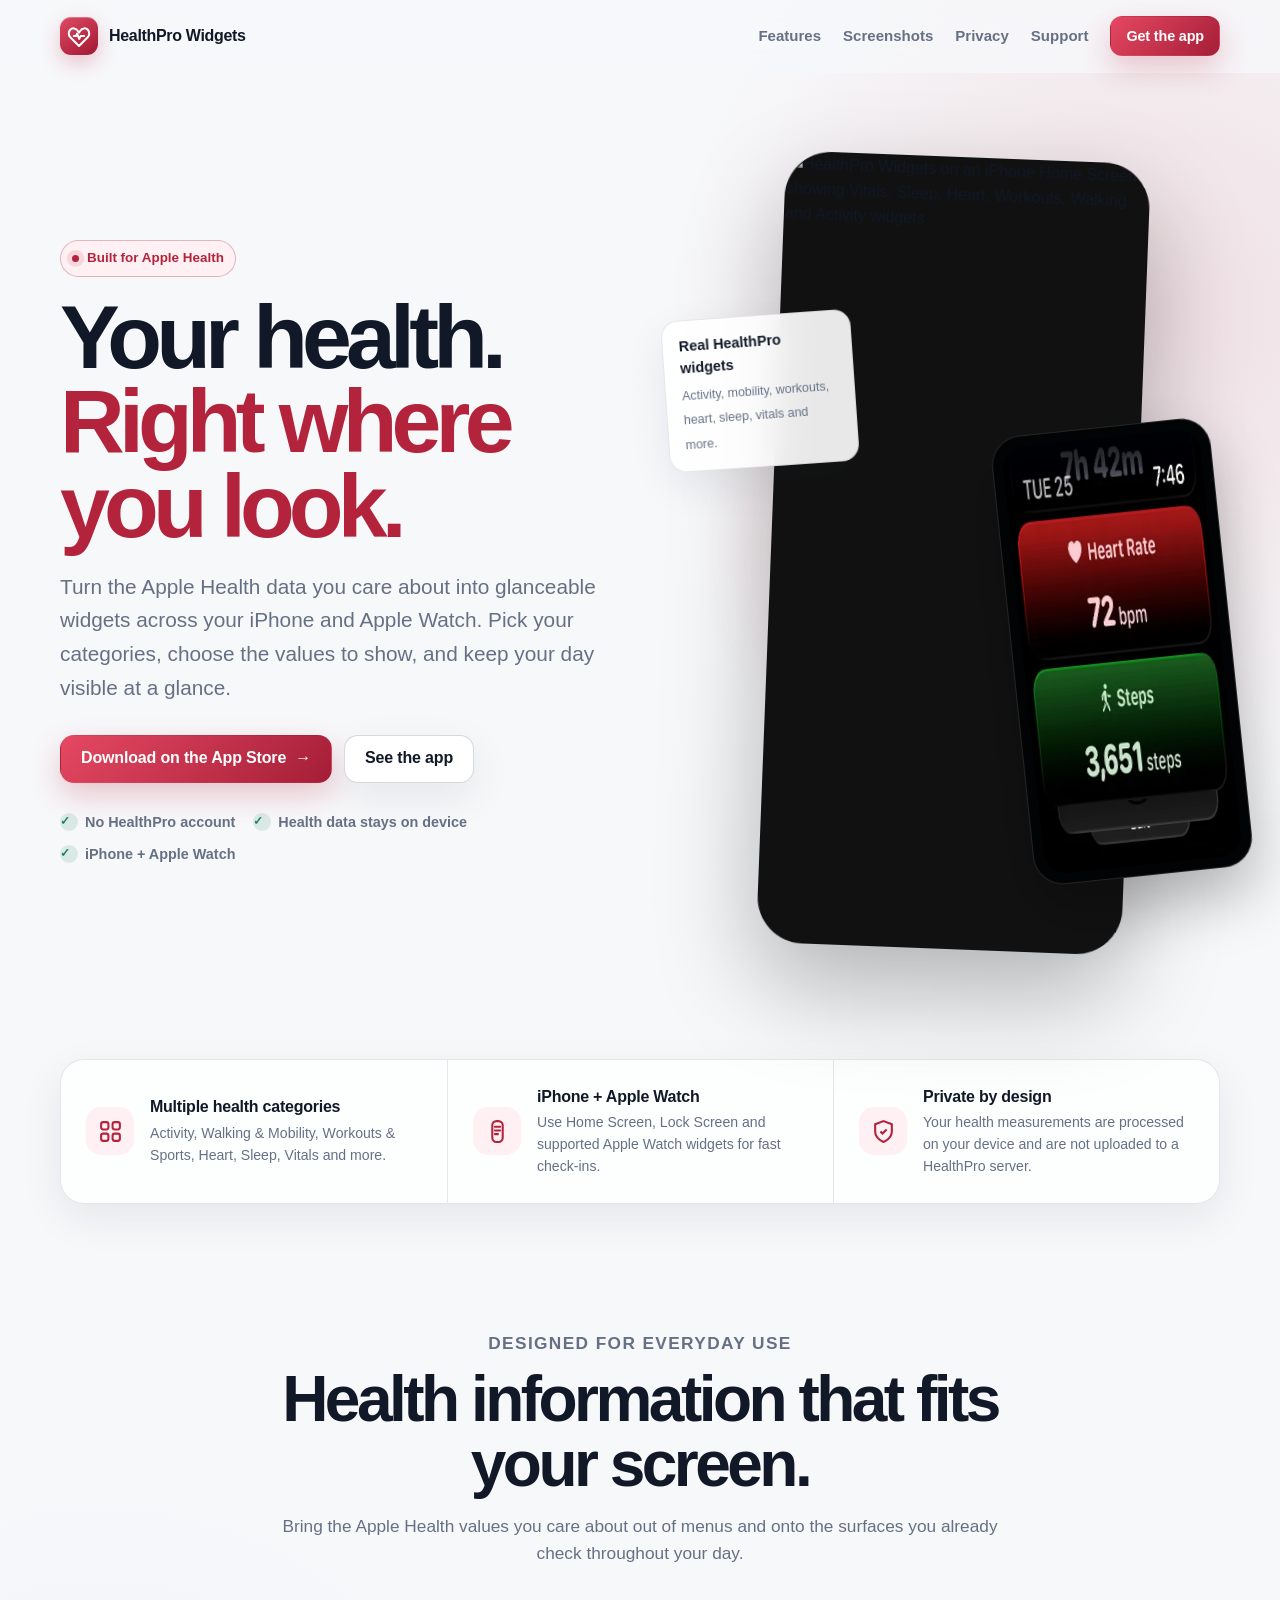
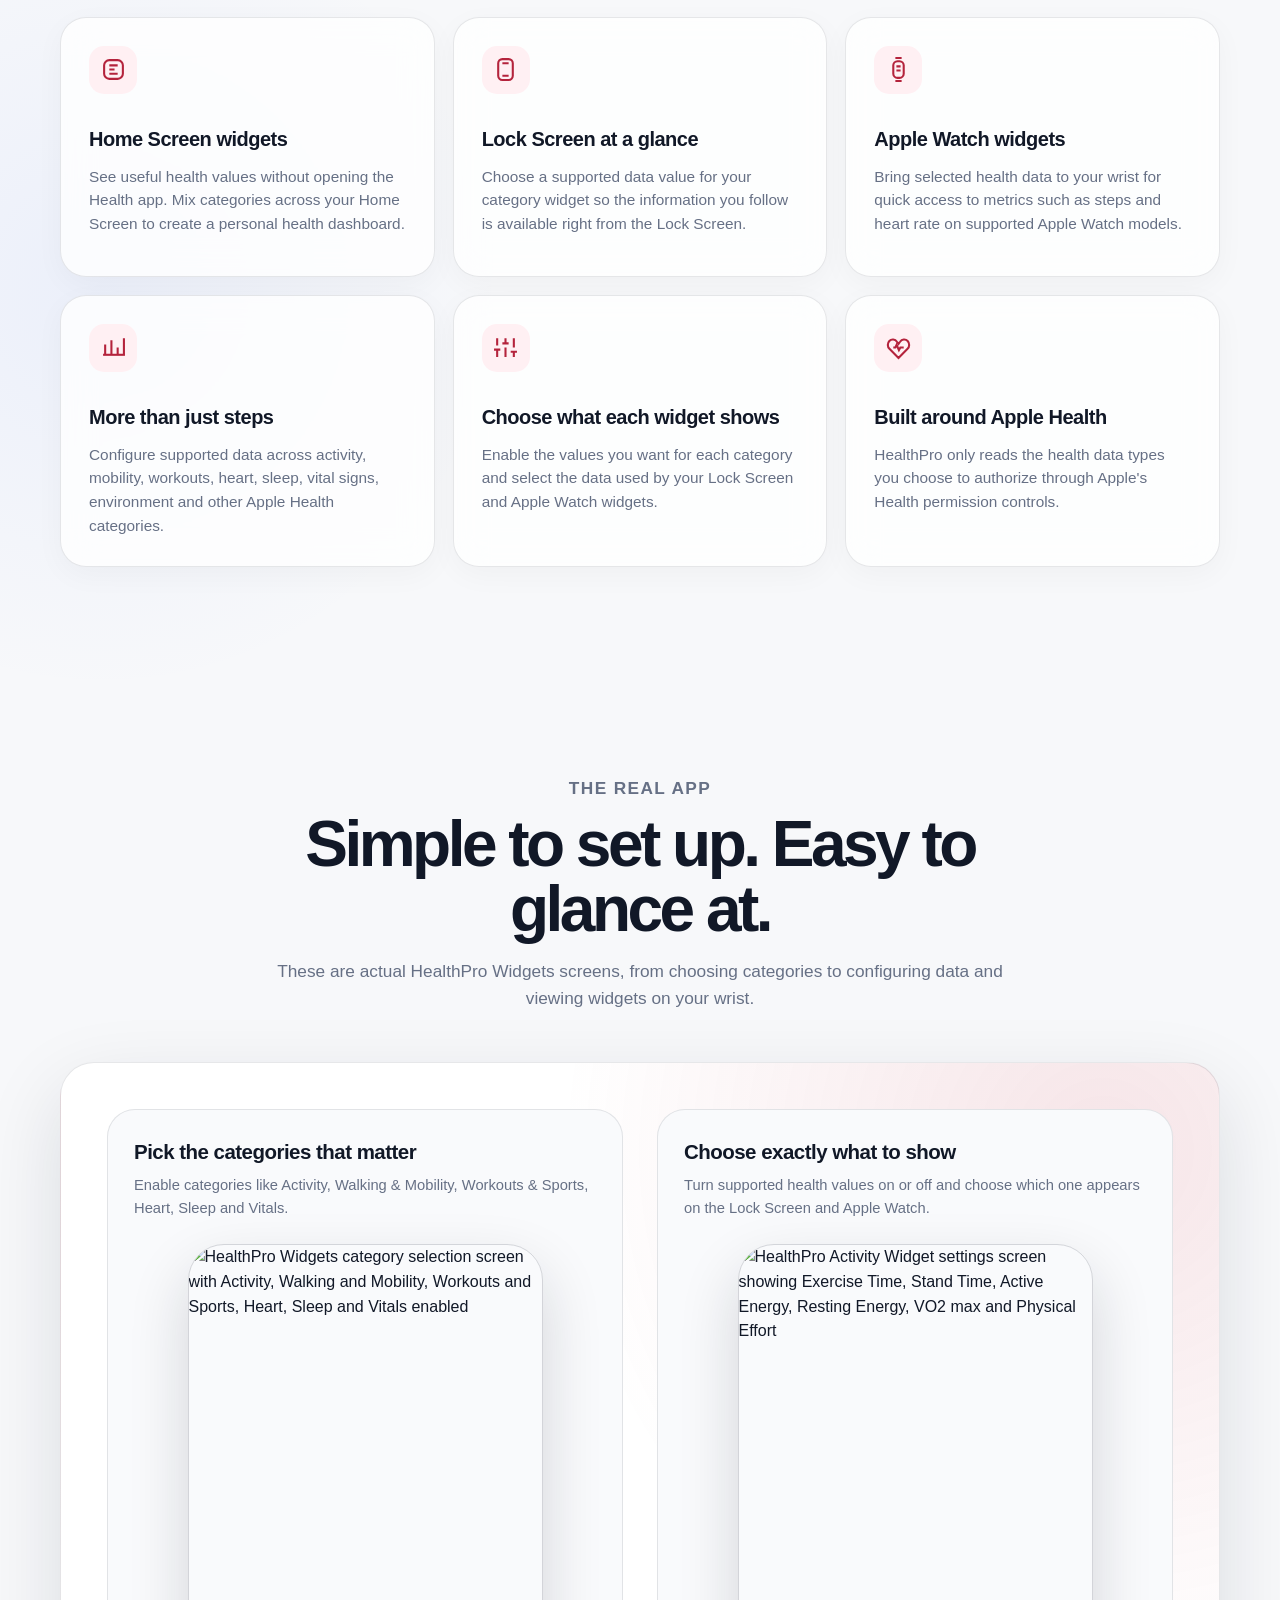
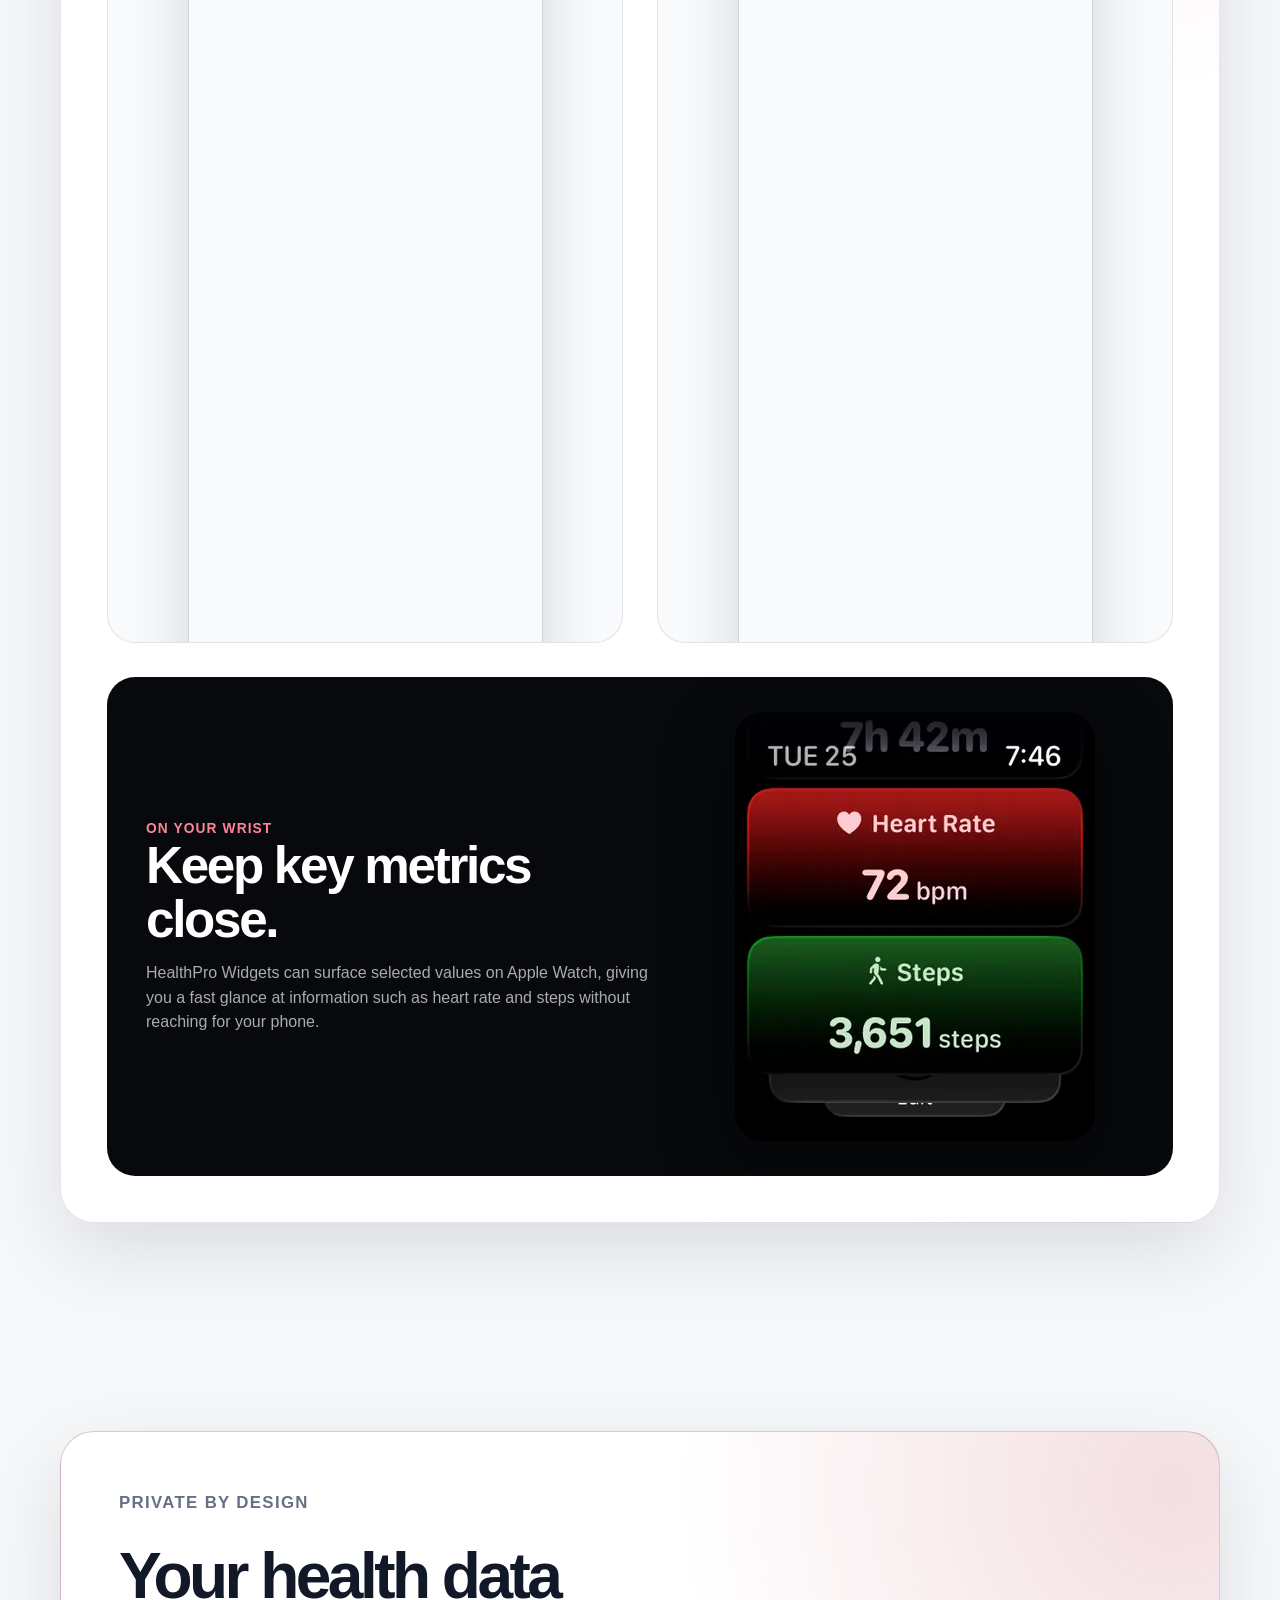
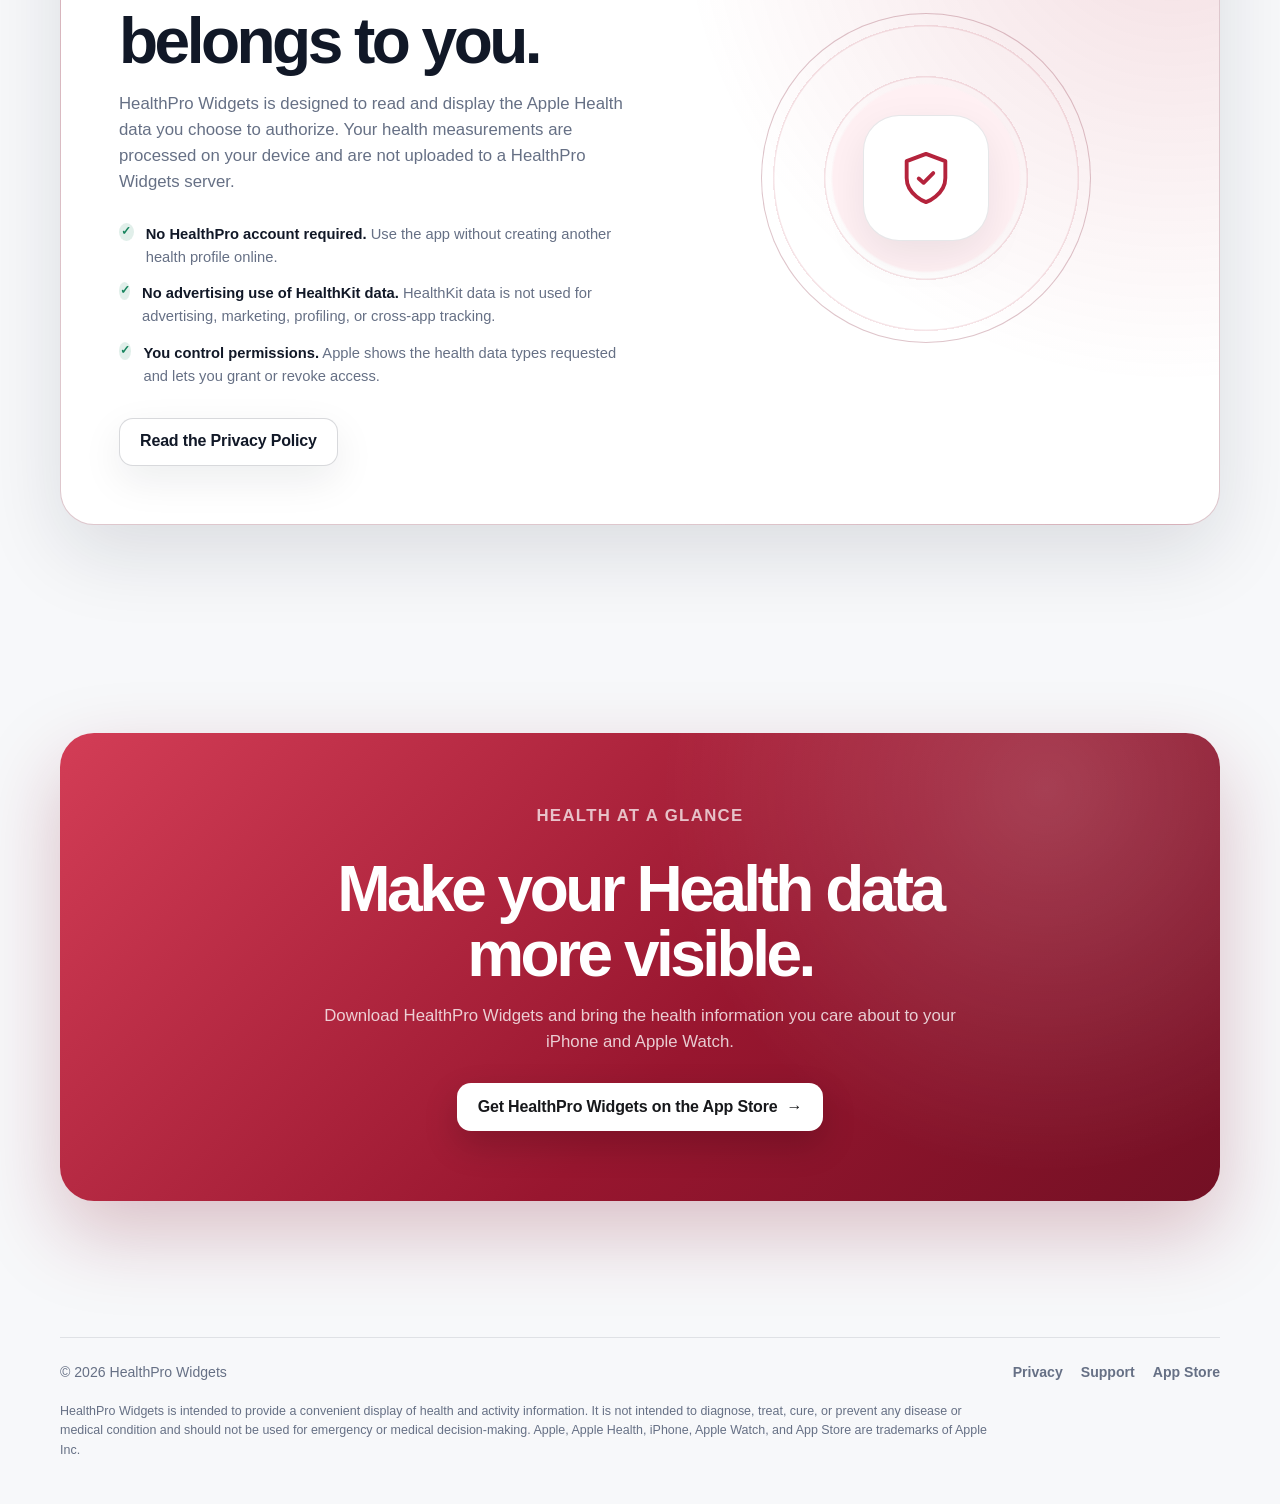
==== commit 239751ae: "Use real HealthPro app screenshots on marketing page" ====
--- a/index.html
+++ b/index.html
@@ -7,7 +7,7 @@
   <meta name="theme-color" content="#f7f7f9" media="(prefers-color-scheme: light)">
   <meta name="theme-color" content="#0d0f12" media="(prefers-color-scheme: dark)">
   <title>HealthPro Widgets — Your health, right where you look</title>
-  <meta name="description" content="Turn Apple Health data into beautiful, glanceable Home Screen, Lock Screen, and Apple Watch widgets with HealthPro Widgets.">
+  <meta name="description" content="Bring Apple Health data to your iPhone Home Screen, Lock Screen, and Apple Watch with customizable HealthPro Widgets.">
   <meta property="og:title" content="HealthPro Widgets">
   <meta property="og:description" content="Your Apple Health data, beautifully displayed in widgets across iPhone and Apple Watch.">
   <meta property="og:type" content="website">
@@ -16,55 +16,51 @@
   <style>
     :root {
       color-scheme: light dark;
-      --bg: #f6f7f9;
-      --bg-elevated: #ffffff;
-      --card: rgba(255, 255, 255, 0.78);
-      --card-solid: #ffffff;
-      --text: #16181c;
-      --muted: #656b75;
-      --border: rgba(31, 35, 40, 0.10);
-      --border-strong: rgba(31, 35, 40, 0.16);
+      --bg: #f7f8fa;
+      --surface: #ffffff;
+      --surface-2: rgba(255,255,255,.78);
+      --text: #111827;
+      --muted: #667085;
+      --border: rgba(16,24,40,.10);
+      --border-strong: rgba(16,24,40,.16);
       --accent: #b4233c;
-      --accent-bright: #e3455e;
+      --accent-2: #e54862;
       --accent-soft: #fff0f3;
-      --accent-soft-strong: #ffe1e7;
-      --success: #2d8a62;
-      --shadow: 0 28px 80px rgba(21, 24, 30, 0.10);
-      --shadow-soft: 0 14px 40px rgba(21, 24, 30, 0.08);
-      --max-width: 1160px;
+      --green: #16845d;
+      --blue: #1677e8;
+      --shadow: 0 28px 80px rgba(16,24,40,.12);
+      --shadow-soft: 0 14px 40px rgba(16,24,40,.08);
+      --max: 1160px;
     }
 
     @media (prefers-color-scheme: dark) {
       :root {
         --bg: #0d0f12;
-        --bg-elevated: #14171b;
-        --card: rgba(24, 27, 32, 0.82);
-        --card-solid: #191c21;
-        --text: #f4f5f7;
-        --muted: #a9b0bb;
-        --border: rgba(255, 255, 255, 0.09);
-        --border-strong: rgba(255, 255, 255, 0.15);
-        --accent: #ff7188;
-        --accent-bright: #ff8a9d;
+        --surface: #171a1f;
+        --surface-2: rgba(24,27,32,.82);
+        --text: #f5f7fa;
+        --muted: #aab2bf;
+        --border: rgba(255,255,255,.09);
+        --border-strong: rgba(255,255,255,.16);
+        --accent: #ff7087;
+        --accent-2: #ff8ca0;
         --accent-soft: #351920;
-        --accent-soft-strong: #4a2028;
-        --success: #77d3a7;
-        --shadow: 0 28px 90px rgba(0, 0, 0, 0.42);
-        --shadow-soft: 0 14px 45px rgba(0, 0, 0, 0.30);
+        --green: #76d2a7;
+        --blue: #6eb0ff;
+        --shadow: 0 28px 90px rgba(0,0,0,.42);
+        --shadow-soft: 0 14px 45px rgba(0,0,0,.30);
       }
     }
 
     * { box-sizing: border-box; }
-
     html { scroll-behavior: smooth; }
-
     body {
       margin: 0;
+      color: var(--text);
       background:
-        radial-gradient(circle at 85% 4%, color-mix(in srgb, var(--accent) 13%, transparent), transparent 30rem),
-        radial-gradient(circle at 8% 26%, color-mix(in srgb, #5a7cff 8%, transparent), transparent 24rem),
+        radial-gradient(circle at 90% 5%, color-mix(in srgb, var(--accent) 12%, transparent), transparent 30rem),
+        radial-gradient(circle at 8% 30%, color-mix(in srgb, #4f7cff 7%, transparent), transparent 25rem),
         var(--bg);
-      color: var(--text);
       font-family: -apple-system, BlinkMacSystemFont, "SF Pro Display", "SF Pro Text", "Segoe UI", Roboto, Helvetica, Arial, sans-serif;
       line-height: 1.55;
       -webkit-font-smoothing: antialiased;
@@ -72,21 +68,15 @@
     }
 
     a { color: inherit; }
-
-    button,
-    a { -webkit-tap-highlight-color: transparent; }
-
-    .wrap {
-      width: min(var(--max-width), calc(100% - 40px));
-      margin: 0 auto;
-    }
+    img { max-width: 100%; display: block; }
+    .wrap { width: min(var(--max), calc(100% - 40px)); margin: 0 auto; }
 
     .site-header {
       position: sticky;
       top: 0;
       z-index: 50;
+      background: color-mix(in srgb, var(--bg) 78%, transparent);
       border-bottom: 1px solid transparent;
-      background: color-mix(in srgb, var(--bg) 78%, transparent);
       backdrop-filter: blur(20px) saturate(145%);
       -webkit-backdrop-filter: blur(20px) saturate(145%);
     }
@@ -96,7 +86,7 @@
       display: flex;
       align-items: center;
       justify-content: space-between;
-      gap: 24px;
+      gap: 22px;
     }
 
     .brand {
@@ -104,8 +94,8 @@
       align-items: center;
       gap: 11px;
       text-decoration: none;
-      font-weight: 750;
-      letter-spacing: -0.02em;
+      font-weight: 780;
+      letter-spacing: -.02em;
       white-space: nowrap;
     }
 
@@ -119,7 +109,6 @@
       background: linear-gradient(145deg, #df4b63, #a11732);
       box-shadow: inset 0 1px 0 rgba(255,255,255,.28), 0 8px 20px rgba(180,35,60,.24);
     }
-
     .brand-mark svg { width: 24px; height: 24px; }
 
     .nav-links {
@@ -127,15 +116,10 @@
       align-items: center;
       gap: 22px;
       color: var(--muted);
-      font-size: 0.94rem;
-      font-weight: 600;
-    }
-
-    .nav-links a {
-      text-decoration: none;
-      transition: color .2s ease;
-    }
-
+      font-size: .94rem;
+      font-weight: 650;
+    }
+    .nav-links a { text-decoration: none; }
     .nav-links a:hover { color: var(--text); }
 
     .button {
@@ -148,39 +132,30 @@
       border: 1px solid transparent;
       border-radius: 14px;
       text-decoration: none;
-      font-weight: 720;
-      letter-spacing: -0.01em;
-      transition: transform .2s ease, box-shadow .2s ease, background .2s ease;
-    }
-
+      font-weight: 740;
+      letter-spacing: -.01em;
+      transition: transform .2s ease, box-shadow .2s ease;
+    }
     .button:hover { transform: translateY(-1px); }
-
     .button-primary {
       color: #fff;
-      background: linear-gradient(135deg, var(--accent-bright), #a51e37);
+      background: linear-gradient(135deg, var(--accent-2), #a51e37);
       box-shadow: 0 12px 30px color-mix(in srgb, var(--accent) 24%, transparent);
     }
-
     .button-secondary {
-      background: var(--card-solid);
+      background: var(--surface);
       border-color: var(--border-strong);
       box-shadow: var(--shadow-soft);
     }
-
-    .button-small {
-      min-height: 40px;
-      padding: 0 15px;
-      border-radius: 12px;
-      font-size: 0.9rem;
-    }
+    .button-small { min-height: 40px; padding: 0 15px; border-radius: 12px; font-size: .9rem; }
 
     .hero {
-      min-height: 720px;
+      min-height: 760px;
       display: grid;
-      grid-template-columns: 1.05fr .95fr;
+      grid-template-columns: 1.02fr .98fr;
       gap: 72px;
       align-items: center;
-      padding: 86px 0 96px;
+      padding: 84px 0 100px;
     }
 
     .eyebrow {
@@ -194,10 +169,8 @@
       color: var(--accent);
       background: var(--accent-soft);
       font-size: .84rem;
-      font-weight: 750;
-      letter-spacing: .01em;
-    }
-
+      font-weight: 760;
+    }
     .eyebrow-dot {
       width: 7px;
       height: 7px;
@@ -206,563 +179,192 @@
       box-shadow: 0 0 0 5px color-mix(in srgb, var(--accent) 12%, transparent);
     }
 
-    h1,
-    h2,
-    h3,
-    p { margin-top: 0; }
-
+    h1,h2,h3,p { margin-top: 0; }
     h1 {
-      max-width: 720px;
+      max-width: 710px;
       margin-bottom: 22px;
-      font-size: clamp(3.35rem, 7.2vw, 6.8rem);
+      font-size: clamp(3.35rem, 7vw, 6.6rem);
       line-height: .94;
-      letter-spacing: -0.065em;
-      font-weight: 820;
-    }
-
-    .hero-highlight {
-      display: block;
-      color: var(--accent);
-    }
-
+      letter-spacing: -.065em;
+      font-weight: 830;
+    }
+    .hero-highlight { display: block; color: var(--accent); }
     .hero-copy {
       max-width: 640px;
       margin-bottom: 30px;
       color: var(--muted);
       font-size: clamp(1.12rem, 2vw, 1.3rem);
-      line-height: 1.6;
-    }
-
-    .hero-actions {
-      display: flex;
-      flex-wrap: wrap;
-      align-items: center;
-      gap: 12px;
-      margin-bottom: 28px;
-    }
-
-    .trust-note {
-      display: flex;
-      flex-wrap: wrap;
-      gap: 10px 18px;
-      color: var(--muted);
-      font-size: .9rem;
-      font-weight: 600;
-    }
-
-    .trust-note span {
-      display: inline-flex;
-      align-items: center;
-      gap: 7px;
-    }
-
+      line-height: 1.62;
+    }
+
+    .hero-actions { display: flex; flex-wrap: wrap; gap: 12px; margin-bottom: 28px; }
+    .trust-note { display: flex; flex-wrap: wrap; gap: 10px 18px; color: var(--muted); font-size: .9rem; font-weight: 620; }
+    .trust-note span { display: inline-flex; align-items: center; gap: 7px; }
     .check {
-      width: 18px;
-      height: 18px;
-      display: inline-grid;
-      place-items: center;
-      border-radius: 50%;
-      color: var(--success);
-      background: color-mix(in srgb, var(--success) 13%, transparent);
-      font-size: .72rem;
-      font-weight: 900;
+      width: 18px; height: 18px; display: inline-grid; place-items: center; border-radius: 50%;
+      color: var(--green); background: color-mix(in srgb, var(--green) 13%, transparent);
+      font-size: .72rem; font-weight: 900;
     }
 
     .hero-visual {
       position: relative;
-      min-height: 600px;
+      min-height: 670px;
       display: grid;
       place-items: center;
     }
-
-    .glow {
+    .hero-glow {
       position: absolute;
-      width: 440px;
-      height: 440px;
-      border-radius: 50%;
-      background: radial-gradient(circle, color-mix(in srgb, var(--accent) 22%, transparent), transparent 67%);
-      filter: blur(4px);
-      pointer-events: none;
-    }
-
-    .phone {
+      width: 520px; height: 520px; border-radius: 50%;
+      background: radial-gradient(circle, color-mix(in srgb, var(--accent) 18%, transparent), transparent 68%);
+      filter: blur(5px);
+    }
+    .screen-frame {
       position: relative;
       z-index: 2;
-      width: min(330px, 72vw);
-      aspect-ratio: 0.49;
-      padding: 9px;
-      border: 1px solid rgba(255,255,255,.22);
-      border-radius: 52px;
-      background: linear-gradient(145deg, #2c2f35, #090a0d 55%, #34373e);
-      box-shadow: 0 40px 100px rgba(0,0,0,.32), inset 0 1px 0 rgba(255,255,255,.34);
-      transform: rotate(4deg);
-    }
-
-    .phone-screen {
-      position: relative;
-      height: 100%;
+      width: min(365px, 76vw);
       overflow: hidden;
-      padding: 78px 17px 24px;
-      border-radius: 44px;
-      color: #fff;
-      background:
-        radial-gradient(circle at 84% 5%, rgba(235, 94, 118, .58), transparent 37%),
-        radial-gradient(circle at 4% 86%, rgba(85, 101, 184, .5), transparent 42%),
-        linear-gradient(165deg, #293042, #121521 52%, #1b1520);
-    }
-
-    .phone-island {
-      position: absolute;
-      top: 17px;
-      left: 50%;
-      width: 96px;
-      height: 28px;
-      border-radius: 999px;
-      background: #050607;
-      transform: translateX(-50%);
-    }
-
-    .screen-date {
-      margin: 0 0 15px 4px;
-      color: rgba(255,255,255,.78);
-      font-size: .79rem;
-      font-weight: 640;
-    }
-
-    .widget {
-      position: relative;
-      overflow: hidden;
-      margin-bottom: 12px;
-      padding: 17px;
-      border: 1px solid rgba(255,255,255,.13);
-      border-radius: 22px;
-      background: rgba(20, 22, 29, .70);
-      backdrop-filter: blur(18px);
-      -webkit-backdrop-filter: blur(18px);
-      box-shadow: inset 0 1px 0 rgba(255,255,255,.10), 0 12px 28px rgba(0,0,0,.16);
-    }
-
-    .widget::after {
-      content: "";
-      position: absolute;
-      inset: auto -18px -26px auto;
-      width: 105px;
-      height: 105px;
-      border-radius: 50%;
-      background: color-mix(in srgb, var(--widget-accent, #ff6580) 28%, transparent);
-      filter: blur(18px);
-    }
-
-    .widget-label {
-      position: relative;
-      z-index: 1;
-      display: flex;
-      align-items: center;
-      gap: 7px;
-      margin-bottom: 6px;
-      color: rgba(255,255,255,.76);
-      font-size: .76rem;
-      font-weight: 700;
-      letter-spacing: .01em;
-    }
-
-    .widget-value {
-      position: relative;
-      z-index: 1;
-      display: flex;
-      align-items: baseline;
-      gap: 7px;
-      font-size: 2.25rem;
-      line-height: 1;
-      font-weight: 780;
-      letter-spacing: -.045em;
-    }
-
-    .widget-unit {
-      color: rgba(255,255,255,.62);
-      font-size: .78rem;
-      font-weight: 650;
-      letter-spacing: 0;
-    }
-
-    .widget-row {
-      display: grid;
-      grid-template-columns: 1fr 1fr;
-      gap: 12px;
-    }
-
-    .widget.small { min-height: 122px; }
-    .widget.small .widget-value { font-size: 1.55rem; }
-
-    .mini-chart {
-      position: relative;
-      z-index: 1;
-      display: flex;
-      align-items: end;
-      gap: 4px;
-      height: 34px;
-      margin-top: 13px;
-    }
-
-    .mini-chart i {
-      flex: 1;
-      min-width: 3px;
-      border-radius: 999px;
-      background: var(--widget-accent, #ff6580);
-      opacity: .82;
-    }
-
-    .watch {
+      border: 1px solid var(--border-strong);
+      border-radius: 46px;
+      background: #111;
+      box-shadow: 0 42px 100px rgba(0,0,0,.28);
+      transform: rotate(2.2deg);
+    }
+    .screen-frame img { width: 100%; height: auto; }
+    .screen-badge {
       position: absolute;
       z-index: 4;
-      right: 2%;
-      bottom: 8%;
-      width: 162px;
-      height: 196px;
-      padding: 8px;
-      border-radius: 42px;
-      background: linear-gradient(145deg, #3c4047, #111317 56%, #42464d);
-      box-shadow: 0 28px 60px rgba(0,0,0,.28), inset 0 1px 0 rgba(255,255,255,.28);
-      transform: rotate(-8deg);
-    }
-
-    .watch::after {
-      content: "";
-      position: absolute;
-      right: -10px;
-      top: 55px;
-      width: 7px;
-      height: 32px;
-      border-radius: 0 6px 6px 0;
-      background: #262a30;
-    }
-
-    .watch-screen {
-      height: 100%;
-      display: grid;
-      align-content: center;
-      padding: 18px;
-      border-radius: 34px;
-      color: #fff;
-      background: radial-gradient(circle at 60% 0%, #59212e, #121317 48%, #08090b);
-      text-align: center;
-    }
-
-    .watch-icon {
-      width: 42px;
-      height: 42px;
-      display: grid;
-      place-items: center;
-      margin: 0 auto 10px;
-      border-radius: 13px;
-      color: #ff8397;
-      background: rgba(255, 113, 136, .15);
-    }
-
-    .watch-icon svg { width: 24px; height: 24px; }
-
-    .watch-value {
-      font-size: 1.8rem;
-      line-height: 1;
-      font-weight: 770;
-      letter-spacing: -.04em;
-    }
-
-    .watch-label {
-      margin-top: 7px;
-      color: rgba(255,255,255,.65);
-      font-size: .72rem;
-      font-weight: 650;
-    }
-
-    .float-card {
-      position: absolute;
-      z-index: 5;
-      left: 0;
-      top: 22%;
-      width: 176px;
-      padding: 14px 15px;
+      left: -22px;
+      top: 20%;
+      max-width: 190px;
+      padding: 14px 16px;
       border: 1px solid var(--border);
       border-radius: 17px;
-      background: color-mix(in srgb, var(--card-solid) 88%, transparent);
+      background: color-mix(in srgb, var(--surface) 90%, transparent);
       box-shadow: var(--shadow-soft);
       backdrop-filter: blur(18px);
       -webkit-backdrop-filter: blur(18px);
-      transform: rotate(-5deg);
-    }
-
-    .float-card strong {
-      display: block;
-      margin-bottom: 2px;
-      font-size: .89rem;
-    }
-
-    .float-card span {
-      color: var(--muted);
-      font-size: .77rem;
-    }
-
-    .float-dot {
-      width: 9px;
-      height: 9px;
-      display: inline-block;
-      margin-right: 6px;
-      border-radius: 50%;
-      background: var(--success);
-    }
-
-    .proof {
-      padding: 22px 0 14px;
-    }
-
+      transform: rotate(-4deg);
+    }
+    .screen-badge strong { display: block; margin-bottom: 3px; font-size: .9rem; }
+    .screen-badge span { color: var(--muted); font-size: .78rem; line-height: 1.4; }
+    .watch-float {
+      position: absolute;
+      z-index: 5;
+      right: -12px;
+      bottom: 9%;
+      width: 220px;
+      padding: 10px;
+      border: 1px solid rgba(255,255,255,.13);
+      border-radius: 30px;
+      background: #020304;
+      box-shadow: 0 28px 60px rgba(0,0,0,.28);
+      transform: rotate(-6deg);
+    }
+    .watch-float img { width: 100%; border-radius: 22px; }
+
+    .proof { padding: 10px 0 22px; }
     .proof-grid {
       display: grid;
-      grid-template-columns: repeat(3, 1fr);
+      grid-template-columns: repeat(3,1fr);
       overflow: hidden;
       border: 1px solid var(--border);
       border-radius: 24px;
-      background: var(--card);
+      background: var(--surface-2);
       box-shadow: var(--shadow-soft);
       backdrop-filter: blur(18px);
       -webkit-backdrop-filter: blur(18px);
     }
-
-    .proof-item {
-      min-height: 148px;
-      display: flex;
-      align-items: center;
-      gap: 16px;
-      padding: 26px;
-    }
-
+    .proof-item { min-height: 142px; display: flex; align-items: center; gap: 16px; padding: 25px; }
     .proof-item + .proof-item { border-left: 1px solid var(--border); }
-
-    .proof-icon,
-    .feature-icon {
-      flex: 0 0 auto;
-      display: grid;
-      place-items: center;
-      color: var(--accent);
-      background: var(--accent-soft);
-    }
-
-    .proof-icon {
-      width: 48px;
-      height: 48px;
-      border-radius: 15px;
-    }
-
-    .proof-icon svg { width: 25px; height: 25px; }
-
-    .proof-item strong {
-      display: block;
-      margin-bottom: 3px;
-      letter-spacing: -.015em;
-    }
-
-    .proof-item p {
-      margin: 0;
-      color: var(--muted);
-      font-size: .88rem;
-      line-height: 1.5;
-    }
-
-    section { padding: 108px 0; }
-
-    .section-heading {
-      max-width: 720px;
-      margin: 0 auto 52px;
-      text-align: center;
-    }
-
-    .section-kicker {
-      margin-bottom: 10px;
-      color: var(--accent);
-      font-size: .86rem;
-      font-weight: 780;
-      letter-spacing: .08em;
-      text-transform: uppercase;
-    }
-
-    h2 {
-      margin-bottom: 16px;
-      font-size: clamp(2.35rem, 5vw, 4.25rem);
-      line-height: 1.02;
-      letter-spacing: -.055em;
-      font-weight: 800;
-    }
-
-    .section-heading p,
-    .section-intro {
-      color: var(--muted);
-      font-size: 1.08rem;
-    }
-
-    .feature-grid {
-      display: grid;
-      grid-template-columns: repeat(3, 1fr);
-      gap: 18px;
-    }
-
+    .proof-icon,.feature-icon {
+      flex: 0 0 auto; display: grid; place-items: center; color: var(--accent); background: var(--accent-soft);
+    }
+    .proof-icon { width: 48px; height: 48px; border-radius: 15px; }
+    .proof-icon svg,.feature-icon svg { width: 25px; height: 25px; }
+    .proof-item strong { display: block; margin-bottom: 3px; letter-spacing: -.015em; }
+    .proof-item p { margin: 0; color: var(--muted); font-size: .88rem; }
+
+    section { padding: 104px 0; }
+    .section-heading { max-width: 760px; margin: 0 auto 50px; text-align: center; }
+    .section-kicker { margin-bottom: 10px; color: var(--accent); font-size: .86rem; font-weight: 780; letter-spacing: .08em; text-transform: uppercase; }
+    h2 { margin-bottom: 16px; font-size: clamp(2.35rem, 5vw, 4.25rem); line-height: 1.02; letter-spacing: -.055em; font-weight: 810; }
+    .section-heading p,.section-intro { color: var(--muted); font-size: 1.08rem; }
+
+    .feature-grid { display: grid; grid-template-columns: repeat(3,1fr); gap: 18px; }
     .feature-card {
-      min-height: 270px;
+      min-height: 260px;
       padding: 28px;
       border: 1px solid var(--border);
       border-radius: 26px;
-      background: var(--card);
-      box-shadow: 0 8px 30px rgba(20, 24, 30, .035);
+      background: var(--surface-2);
+      box-shadow: 0 8px 30px rgba(20,24,30,.035);
       backdrop-filter: blur(16px);
       -webkit-backdrop-filter: blur(16px);
     }
-
-    .feature-icon {
-      width: 48px;
-      height: 48px;
-      margin-bottom: 30px;
-      border-radius: 15px;
-    }
-
-    .feature-icon svg { width: 25px; height: 25px; }
-
-    h3 {
-      margin-bottom: 10px;
-      font-size: 1.25rem;
-      letter-spacing: -.025em;
-    }
-
-    .feature-card p {
-      margin-bottom: 0;
-      color: var(--muted);
-      font-size: .96rem;
-    }
-
-    .showcase {
-      display: grid;
-      grid-template-columns: .9fr 1.1fr;
-      gap: 76px;
-      align-items: center;
-    }
-
-    .showcase h2 { max-width: 650px; }
-
-    .metric-list {
-      display: flex;
-      flex-wrap: wrap;
-      gap: 9px;
-      margin-top: 28px;
-    }
-
-    .metric-chip {
-      display: inline-flex;
-      align-items: center;
-      gap: 7px;
-      padding: 9px 12px;
-      border: 1px solid var(--border);
-      border-radius: 999px;
-      background: var(--card-solid);
-      color: var(--muted);
-      font-size: .86rem;
-      font-weight: 650;
-      box-shadow: 0 5px 20px rgba(20, 24, 30, .035);
-    }
-
-    .metric-chip i {
-      width: 8px;
-      height: 8px;
-      border-radius: 50%;
-      background: var(--chip-color, var(--accent));
-    }
-
-    .widget-board {
-      position: relative;
-      min-height: 540px;
-      display: grid;
-      place-items: center;
+    .feature-icon { width: 48px; height: 48px; margin-bottom: 30px; border-radius: 15px; }
+    h3 { margin-bottom: 10px; font-size: 1.25rem; letter-spacing: -.025em; }
+    .feature-card p { margin: 0; color: var(--muted); font-size: .96rem; }
+
+    .gallery-wrap {
+      overflow: hidden;
       border: 1px solid var(--border);
       border-radius: 34px;
       background:
-        radial-gradient(circle at 82% 14%, color-mix(in srgb, var(--accent) 16%, transparent), transparent 38%),
-        linear-gradient(145deg, color-mix(in srgb, var(--card-solid) 92%, transparent), color-mix(in srgb, var(--bg-elevated) 84%, transparent));
+        radial-gradient(circle at 90% 5%, color-mix(in srgb, var(--accent) 12%, transparent), transparent 34rem),
+        var(--surface);
       box-shadow: var(--shadow);
-      overflow: hidden;
-    }
-
-    .widget-stack {
-      width: min(430px, calc(100% - 42px));
-      display: grid;
-      gap: 14px;
-      transform: rotate(-2deg);
-    }
-
-    .demo-card {
-      padding: 20px;
-      border: 1px solid var(--border);
-      border-radius: 24px;
-      background: var(--card-solid);
-      box-shadow: var(--shadow-soft);
-    }
-
-    .demo-card.large {
-      display: grid;
-      grid-template-columns: 1fr auto;
-      align-items: center;
-      gap: 18px;
-    }
-
-    .demo-label {
-      display: flex;
-      align-items: center;
-      gap: 7px;
-      margin-bottom: 5px;
-      color: var(--muted);
-      font-size: .83rem;
-      font-weight: 700;
-    }
-
-    .demo-value {
-      font-size: 2.25rem;
-      line-height: 1.05;
-      font-weight: 790;
-      letter-spacing: -.045em;
-    }
-
-    .demo-sub {
-      margin-top: 5px;
-      color: var(--muted);
-      font-size: .8rem;
-    }
-
-    .ring {
-      width: 72px;
-      height: 72px;
-      display: grid;
-      place-items: center;
-      border-radius: 50%;
-      background: conic-gradient(var(--accent) 0 76%, var(--accent-soft-strong) 76% 100%);
-    }
-
-    .ring::after {
-      content: "76%";
-      width: 54px;
-      height: 54px;
-      display: grid;
-      place-items: center;
-      border-radius: 50%;
-      background: var(--card-solid);
-      color: var(--muted);
-      font-size: .71rem;
-      font-weight: 750;
-    }
-
-    .demo-row {
+      padding: 46px;
+    }
+    .gallery-grid {
       display: grid;
       grid-template-columns: 1fr 1fr;
-      gap: 14px;
+      gap: 34px;
+      align-items: start;
+    }
+    .shot-card {
+      position: relative;
+      padding: 26px 26px 0;
+      overflow: hidden;
+      border: 1px solid var(--border);
+      border-radius: 28px;
+      background: color-mix(in srgb, var(--bg) 70%, var(--surface));
+    }
+    .shot-copy { padding-bottom: 24px; }
+    .shot-copy h3 { margin-bottom: 7px; font-size: 1.28rem; }
+    .shot-copy p { margin: 0; color: var(--muted); font-size: .92rem; }
+    .iphone-shot {
+      width: min(355px, 100%);
+      margin: 0 auto -46px;
+      border: 1px solid var(--border-strong);
+      border-radius: 36px 36px 0 0;
+      box-shadow: 0 26px 60px rgba(16,24,40,.16);
+    }
+
+    .watch-panel {
+      grid-column: 1 / -1;
+      min-height: 330px;
+      display: grid;
+      grid-template-columns: 1fr .85fr;
+      gap: 36px;
+      align-items: center;
+      padding: 34px 38px;
+      border: 1px solid var(--border);
+      border-radius: 28px;
+      background: #07090c;
+      color: #fff;
+      overflow: hidden;
+    }
+    .watch-panel .section-kicker { color: #ff8499; }
+    .watch-panel h3 { font-size: clamp(2rem,4vw,3.2rem); line-height: 1.05; letter-spacing: -.045em; margin-bottom: 14px; }
+    .watch-panel p { color: rgba(255,255,255,.66); max-width: 520px; margin: 0; }
+    .watch-shot {
+      width: min(360px,100%);
+      margin: 0 auto;
+      border-radius: 28px;
+      box-shadow: 0 24px 70px rgba(0,0,0,.45);
     }
 
     .privacy-panel {
-      position: relative;
-      overflow: hidden;
       display: grid;
       grid-template-columns: 1.05fr .95fr;
       gap: 54px;
@@ -772,59 +374,24 @@
       border-radius: 34px;
       background:
         radial-gradient(circle at 96% 8%, color-mix(in srgb, var(--accent) 15%, transparent), transparent 31rem),
-        var(--card-solid);
+        var(--surface);
       box-shadow: var(--shadow);
     }
-
-    .privacy-panel h2 { margin-bottom: 18px; }
-
-    .privacy-panel p {
-      max-width: 610px;
-      margin-bottom: 28px;
-      color: var(--muted);
-      font-size: 1.05rem;
-    }
-
-    .privacy-list {
-      display: grid;
-      gap: 14px;
-    }
-
-    .privacy-item {
-      display: flex;
-      align-items: flex-start;
-      gap: 12px;
-      color: var(--muted);
-      font-size: .92rem;
-    }
-
+    .privacy-panel p { max-width: 610px; margin-bottom: 28px; color: var(--muted); font-size: 1.05rem; }
+    .privacy-list { display: grid; gap: 14px; }
+    .privacy-item { display: flex; align-items: flex-start; gap: 12px; color: var(--muted); font-size: .92rem; }
     .privacy-item strong { color: var(--text); }
-
     .shield-visual {
-      width: min(330px, 100%);
-      aspect-ratio: 1;
-      display: grid;
-      place-items: center;
-      margin: auto;
-      border: 1px solid color-mix(in srgb, var(--accent) 18%, var(--border));
-      border-radius: 50%;
+      width: min(330px,100%); aspect-ratio: 1; display: grid; place-items: center; margin: auto;
+      border: 1px solid color-mix(in srgb, var(--accent) 18%, var(--border)); border-radius: 50%;
       background:
         radial-gradient(circle at 50% 50%, var(--accent-soft) 0 40%, transparent 41%),
         repeating-radial-gradient(circle at 50% 50%, transparent 0 49px, color-mix(in srgb, var(--accent) 12%, transparent) 50px 51px);
     }
-
     .shield-core {
-      width: 126px;
-      height: 126px;
-      display: grid;
-      place-items: center;
-      border-radius: 36px;
-      color: var(--accent);
-      background: var(--card-solid);
-      border: 1px solid var(--border);
-      box-shadow: var(--shadow-soft);
-    }
-
+      width: 126px; height: 126px; display: grid; place-items: center; border-radius: 36px;
+      color: var(--accent); background: var(--surface); border: 1px solid var(--border); box-shadow: var(--shadow-soft);
+    }
     .shield-core svg { width: 58px; height: 58px; }
 
     .cta-card {
@@ -834,117 +401,64 @@
       background:
         radial-gradient(circle at 85% 12%, rgba(255,255,255,.18), transparent 24rem),
         linear-gradient(135deg, #d33d56, #98162f 58%, #731024);
-      box-shadow: 0 32px 80px rgba(132, 20, 45, .25);
+      box-shadow: 0 32px 80px rgba(132,20,45,.25);
       text-align: center;
     }
-
-    .cta-card h2 {
-      max-width: 760px;
-      margin-left: auto;
-      margin-right: auto;
-      color: #fff;
-    }
-
-    .cta-card p {
-      max-width: 620px;
-      margin: 0 auto 28px;
-      color: rgba(255,255,255,.78);
-      font-size: 1.05rem;
-    }
-
-    .cta-card .button {
-      color: #17181b;
-      background: #fff;
-      box-shadow: 0 14px 34px rgba(0,0,0,.18);
-    }
-
-    .site-footer {
-      padding: 34px 0 44px;
-      color: var(--muted);
-      font-size: .88rem;
-    }
-
+    .cta-card h2 { max-width: 760px; margin-left: auto; margin-right: auto; color: #fff; }
+    .cta-card p { max-width: 650px; margin: 0 auto 28px; color: rgba(255,255,255,.78); font-size: 1.05rem; }
+    .cta-card .button { color: #17181b; background: #fff; box-shadow: 0 14px 34px rgba(0,0,0,.18); }
+
+    .site-footer { padding: 32px 0 44px; color: var(--muted); font-size: .88rem; }
     .footer-row {
-      display: flex;
-      justify-content: space-between;
-      gap: 24px;
-      align-items: center;
-      padding-top: 24px;
-      border-top: 1px solid var(--border);
-    }
-
-    .footer-links {
-      display: flex;
-      flex-wrap: wrap;
-      gap: 18px;
-    }
-
-    .footer-links a {
-      text-decoration: none;
-      font-weight: 600;
-    }
-
+      display: flex; justify-content: space-between; gap: 24px; align-items: center;
+      padding-top: 24px; border-top: 1px solid var(--border);
+    }
+    .footer-links { display: flex; flex-wrap: wrap; gap: 18px; }
+    .footer-links a { text-decoration: none; font-weight: 620; }
     .footer-links a:hover { color: var(--text); }
-
-    .disclaimer {
-      max-width: 920px;
-      margin: 18px 0 0;
-      font-size: .78rem;
-      line-height: 1.55;
-    }
+    .disclaimer { max-width: 940px; margin: 18px 0 0; font-size: .78rem; line-height: 1.55; }
 
     @media (max-width: 980px) {
-      .hero {
-        grid-template-columns: 1fr;
-        gap: 30px;
-        padding-top: 72px;
-      }
-
-      .hero-copy { max-width: 720px; }
-      .hero-visual { min-height: 620px; }
-      .feature-grid { grid-template-columns: repeat(2, 1fr); }
-      .showcase { grid-template-columns: 1fr; gap: 44px; }
+      .hero { grid-template-columns: 1fr; gap: 34px; padding-top: 68px; }
+      .hero-visual { min-height: 680px; }
+      .feature-grid { grid-template-columns: repeat(2,1fr); }
       .privacy-panel { grid-template-columns: 1fr; }
       .shield-visual { order: -1; width: 280px; }
     }
-
     @media (max-width: 760px) {
-      .wrap { width: min(100% - 28px, var(--max-width)); }
+      .wrap { width: min(100% - 28px,var(--max)); }
       .nav { min-height: 64px; }
       .nav-links a:not(.button) { display: none; }
-      .hero { min-height: 0; padding: 58px 0 74px; }
-      h1 { font-size: clamp(3rem, 15vw, 5rem); }
-      .hero-visual { min-height: 550px; }
-      .phone { width: 286px; }
-      .watch { width: 142px; height: 173px; right: 0; }
-      .float-card { left: -4px; top: 17%; width: 158px; }
+      .hero { min-height: 0; padding: 56px 0 76px; }
+      h1 { font-size: clamp(3rem,15vw,5rem); }
+      .hero-visual { min-height: 585px; }
+      .screen-frame { width: 292px; border-radius: 38px; }
+      .screen-badge { left: -2px; top: 17%; max-width: 154px; padding: 11px 12px; }
+      .watch-float { width: 160px; right: -2px; bottom: 7%; border-radius: 24px; }
       .proof-grid { grid-template-columns: 1fr; }
       .proof-item + .proof-item { border-left: 0; border-top: 1px solid var(--border); }
-      section { padding: 82px 0; }
+      section { padding: 80px 0; }
       .feature-grid { grid-template-columns: 1fr; }
       .feature-card { min-height: 0; }
+      .gallery-wrap { padding: 24px; border-radius: 28px; }
+      .gallery-grid { grid-template-columns: 1fr; gap: 24px; }
+      .watch-panel { grid-column: auto; grid-template-columns: 1fr; padding: 30px 24px; }
+      .watch-shot { width: min(300px,100%); }
       .privacy-panel { padding: 34px 24px; border-radius: 28px; }
       .cta-card { padding: 54px 24px; border-radius: 28px; }
       .footer-row { align-items: flex-start; flex-direction: column; }
     }
-
     @media (max-width: 480px) {
       .brand span:last-child { display: none; }
-      .hero-visual { min-height: 510px; }
-      .phone { width: 258px; border-radius: 46px; }
-      .phone-screen { border-radius: 39px; padding-left: 13px; padding-right: 13px; }
-      .widget-value { font-size: 1.95rem; }
-      .widget-row { gap: 8px; }
-      .widget.small { padding: 13px; }
-      .watch { width: 124px; height: 154px; border-radius: 34px; right: -6px; bottom: 6%; }
-      .watch-screen { border-radius: 27px; padding: 12px; }
-      .watch-value { font-size: 1.45rem; }
-      .float-card { width: 143px; padding: 11px 12px; }
-      .demo-row { grid-template-columns: 1fr; }
-      .widget-board { min-height: 510px; }
+      .hero-visual { min-height: 530px; }
+      .screen-frame { width: 255px; border-radius: 32px; }
+      .screen-badge { font-size: .8rem; max-width: 135px; }
+      .watch-float { width: 140px; }
+      .gallery-wrap { padding: 17px; }
+      .shot-card { padding: 20px 20px 0; }
+      .iphone-shot { border-radius: 30px 30px 0 0; }
       .section-heading { text-align: left; }
     }
-
     @media (prefers-reduced-motion: reduce) {
       html { scroll-behavior: auto; }
       .button { transition: none; }
@@ -963,9 +477,9 @@
         </span>
         <span>HealthPro Widgets</span>
       </a>
-
       <nav class="nav-links" aria-label="Primary navigation">
         <a href="#features">Features</a>
+        <a href="#screenshots">Screenshots</a>
         <a href="#privacy">Privacy</a>
         <a href="support.html">Support</a>
         <a class="button button-primary button-small" href="https://apps.apple.com/us/app/healthpro-widgets/id6799803107" target="_blank" rel="noopener noreferrer">Get the app</a>
@@ -979,95 +493,47 @@
         <div>
           <div class="eyebrow"><span class="eyebrow-dot"></span> Built for Apple Health</div>
           <h1 id="hero-title">Your health.<span class="hero-highlight">Right where you look.</span></h1>
-          <p class="hero-copy">Turn the Apple Health data you care about into beautiful, glanceable widgets across your iPhone and Apple Watch. Pick your metrics, personalize the look, and stay connected to your day.</p>
-
+          <p class="hero-copy">Turn the Apple Health data you care about into glanceable widgets across your iPhone and Apple Watch. Pick your categories, choose the values to show, and keep your day visible at a glance.</p>
           <div class="hero-actions">
-            <a class="button button-primary" href="https://apps.apple.com/us/app/healthpro-widgets/id6799803107" target="_blank" rel="noopener noreferrer" aria-label="Download HealthPro Widgets on the App Store">Download on the App Store <span aria-hidden="true">→</span></a>
-            <a class="button button-secondary" href="#features">Explore features</a>
-          </div>
-
-          <div class="trust-note" aria-label="Product highlights">
+            <a class="button button-primary" href="https://apps.apple.com/us/app/healthpro-widgets/id6799803107" target="_blank" rel="noopener noreferrer">Download on the App Store <span aria-hidden="true">→</span></a>
+            <a class="button button-secondary" href="#screenshots">See the app</a>
+          </div>
+          <div class="trust-note">
             <span><span class="check">✓</span> No HealthPro account</span>
             <span><span class="check">✓</span> Health data stays on device</span>
-            <span><span class="check">✓</span> Built around Apple Health</span>
-          </div>
-        </div>
-
-        <div class="hero-visual" aria-label="Illustration of HealthPro Widgets on iPhone and Apple Watch">
-          <div class="glow"></div>
-
-          <div class="float-card">
-            <strong><span class="float-dot"></span>Private by design</strong>
-            <span>Your health measurements are not uploaded to a HealthPro server.</span>
-          </div>
-
-          <div class="phone" aria-hidden="true">
-            <div class="phone-screen">
-              <div class="phone-island"></div>
-              <p class="screen-date">FRIDAY · SEPTEMBER 4</p>
-
-              <div class="widget" style="--widget-accent:#ff647e">
-                <div class="widget-label">♥ Steps</div>
-                <div class="widget-value">7,842 <span class="widget-unit">steps</span></div>
-                <div class="mini-chart">
-                  <i style="height:28%"></i><i style="height:40%"></i><i style="height:32%"></i><i style="height:58%"></i><i style="height:48%"></i><i style="height:78%"></i><i style="height:66%"></i><i style="height:92%"></i><i style="height:83%"></i><i style="height:100%"></i>
-                </div>
-              </div>
-
-              <div class="widget-row">
-                <div class="widget small" style="--widget-accent:#7d91ff">
-                  <div class="widget-label">☾ Sleep</div>
-                  <div class="widget-value">7h 28m</div>
-                  <div class="widget-unit">last night</div>
-                </div>
-                <div class="widget small" style="--widget-accent:#ff6b86">
-                  <div class="widget-label">♥ Heart Rate</div>
-                  <div class="widget-value">68 <span class="widget-unit">bpm</span></div>
-                  <div class="widget-unit">latest</div>
-                </div>
-              </div>
-
-              <div class="widget" style="--widget-accent:#67c99a">
-                <div class="widget-label">● Active Energy</div>
-                <div class="widget-value">486 <span class="widget-unit">kcal</span></div>
-              </div>
-            </div>
-          </div>
-
-          <div class="watch" aria-hidden="true">
-            <div class="watch-screen">
-              <div class="watch-icon">
-                <svg viewBox="0 0 24 24" fill="none" stroke="currentColor" stroke-width="2" stroke-linecap="round" stroke-linejoin="round">
-                  <path d="M20.8 5.8c-2.1-2.2-5.6-1.8-7.3.7L12 8.6l-1.5-2.1C8.8 4 5.3 3.6 3.2 5.8c-2 2.1-1.9 5.5.1 7.5L12 22l8.7-8.7c2-2 2.1-5.4.1-7.5Z"/>
-                </svg>
-              </div>
-              <div class="watch-value">7,842</div>
-              <div class="watch-label">STEPS TODAY</div>
-            </div>
+            <span><span class="check">✓</span> iPhone + Apple Watch</span>
+          </div>
+        </div>
+
+        <div class="hero-visual">
+          <div class="hero-glow"></div>
+          <div class="screen-badge">
+            <strong>Real HealthPro widgets</strong>
+            <span>Activity, mobility, workouts, heart, sleep, vitals and more.</span>
+          </div>
+          <div class="screen-frame">
+            <img src="assets/healthpro-home-widgets.webp" width="480" height="1044" alt="HealthPro Widgets on an iPhone Home Screen showing Vitals, Sleep, Heart, Workouts, Walking and Activity widgets" fetchpriority="high">
+          </div>
+          <div class="watch-float">
+            <img src="assets/healthpro-watch.webp" width="360" height="429" alt="HealthPro Widgets on Apple Watch showing Heart Rate and Steps">
           </div>
         </div>
       </section>
     </div>
 
-    <div class="wrap proof" aria-label="HealthPro Widgets at a glance">
+    <div class="wrap proof">
       <div class="proof-grid">
         <div class="proof-item">
-          <div class="proof-icon" aria-hidden="true">
-            <svg viewBox="0 0 24 24" fill="none" stroke="currentColor" stroke-width="2" stroke-linecap="round" stroke-linejoin="round"><rect x="3" y="3" width="7" height="7" rx="2"/><rect x="14" y="3" width="7" height="7" rx="2"/><rect x="3" y="14" width="7" height="7" rx="2"/><rect x="14" y="14" width="7" height="7" rx="2"/></svg>
-          </div>
-          <div><strong>Glanceable widgets</strong><p>Put the health metrics you care about directly where you see them most.</p></div>
+          <div class="proof-icon" aria-hidden="true"><svg viewBox="0 0 24 24" fill="none" stroke="currentColor" stroke-width="2"><rect x="3" y="3" width="7" height="7" rx="2"/><rect x="14" y="3" width="7" height="7" rx="2"/><rect x="3" y="14" width="7" height="7" rx="2"/><rect x="14" y="14" width="7" height="7" rx="2"/></svg></div>
+          <div><strong>Multiple health categories</strong><p>Activity, Walking & Mobility, Workouts & Sports, Heart, Sleep, Vitals and more.</p></div>
         </div>
         <div class="proof-item">
-          <div class="proof-icon" aria-hidden="true">
-            <svg viewBox="0 0 24 24" fill="none" stroke="currentColor" stroke-width="2" stroke-linecap="round" stroke-linejoin="round"><rect x="7" y="2" width="10" height="20" rx="4"/><path d="M9.5 7.5h5M9.5 11h5M9.5 14.5h3"/></svg>
-          </div>
-          <div><strong>iPhone + Apple Watch</strong><p>Keep useful health information close on supported Apple devices.</p></div>
+          <div class="proof-icon" aria-hidden="true"><svg viewBox="0 0 24 24" fill="none" stroke="currentColor" stroke-width="2" stroke-linecap="round"><rect x="7" y="2" width="10" height="20" rx="4"/><path d="M9.5 7.5h5M9.5 11h5M9.5 14.5h3"/></svg></div>
+          <div><strong>iPhone + Apple Watch</strong><p>Use Home Screen, Lock Screen and supported Apple Watch widgets for fast check-ins.</p></div>
         </div>
         <div class="proof-item">
-          <div class="proof-icon" aria-hidden="true">
-            <svg viewBox="0 0 24 24" fill="none" stroke="currentColor" stroke-width="2" stroke-linecap="round" stroke-linejoin="round"><path d="M12 22s8-3 8-10V5l-8-3-8 3v7c0 7 8 10 8 10Z"/><path d="m9 12 2 2 4-4"/></svg>
-          </div>
-          <div><strong>Privacy-first</strong><p>No HealthPro account is required, and health measurements stay on your device.</p></div>
+          <div class="proof-icon" aria-hidden="true"><svg viewBox="0 0 24 24" fill="none" stroke="currentColor" stroke-width="2"><path d="M12 22s8-3 8-10V5l-8-3-8 3v7c0 7 8 10 8 10Z"/><path d="m9 12 2 2 4-4"/></svg></div>
+          <div><strong>Private by design</strong><p>Your health measurements are processed on your device and are not uploaded to a HealthPro server.</p></div>
         </div>
       </div>
     </div>
@@ -1077,42 +543,37 @@
         <div class="section-heading">
           <p class="section-kicker">Designed for everyday use</p>
           <h2>Health information that fits your screen.</h2>
-          <p>HealthPro Widgets helps you bring useful Apple Health data out of menus and onto the surfaces you already check throughout the day.</p>
+          <p>Bring the Apple Health values you care about out of menus and onto the surfaces you already check throughout your day.</p>
         </div>
 
         <div class="feature-grid">
           <article class="feature-card">
-            <div class="feature-icon" aria-hidden="true"><svg viewBox="0 0 24 24" fill="none" stroke="currentColor" stroke-width="2" stroke-linecap="round" stroke-linejoin="round"><rect x="3" y="3" width="18" height="18" rx="5"/><path d="M8 8h8M8 12h5M8 16h8"/></svg></div>
+            <div class="feature-icon" aria-hidden="true"><svg viewBox="0 0 24 24" fill="none" stroke="currentColor" stroke-width="2"><rect x="3" y="3" width="18" height="18" rx="5"/><path d="M8 8h8M8 12h5M8 16h8"/></svg></div>
             <h3>Home Screen widgets</h3>
-            <p>Make important activity and health values part of your everyday Home Screen layout for quick, effortless check-ins.</p>
+            <p>See useful health values without opening the Health app. Mix categories across your Home Screen to create a personal health dashboard.</p>
           </article>
-
           <article class="feature-card">
-            <div class="feature-icon" aria-hidden="true"><svg viewBox="0 0 24 24" fill="none" stroke="currentColor" stroke-width="2" stroke-linecap="round" stroke-linejoin="round"><rect x="5" y="2" width="14" height="20" rx="4"/><path d="M9 6h6M9 18h6"/></svg></div>
+            <div class="feature-icon" aria-hidden="true"><svg viewBox="0 0 24 24" fill="none" stroke="currentColor" stroke-width="2"><rect x="5" y="2" width="14" height="20" rx="4"/><path d="M9 6h6M9 18h6"/></svg></div>
             <h3>Lock Screen at a glance</h3>
-            <p>See selected health information with less friction by adding supported HealthPro widgets to your iPhone Lock Screen.</p>
+            <p>Choose a supported data value for your category widget so the information you follow is available right from the Lock Screen.</p>
           </article>
-
           <article class="feature-card">
-            <div class="feature-icon" aria-hidden="true"><svg viewBox="0 0 24 24" fill="none" stroke="currentColor" stroke-width="2" stroke-linecap="round" stroke-linejoin="round"><rect x="7" y="4" width="10" height="16" rx="4"/><path d="M9 1h6M9 23h6"/><path d="M10 9h4M10 13h4"/></svg></div>
+            <div class="feature-icon" aria-hidden="true"><svg viewBox="0 0 24 24" fill="none" stroke="currentColor" stroke-width="2"><rect x="7" y="4" width="10" height="16" rx="4"/><path d="M9 1h6M9 23h6M10 9h4M10 13h4"/></svg></div>
             <h3>Apple Watch widgets</h3>
-            <p>Bring selected health information to your wrist so the values you follow are close at hand throughout your day.</p>
+            <p>Bring selected health data to your wrist for quick access to metrics such as steps and heart rate on supported Apple Watch models.</p>
           </article>
-
           <article class="feature-card">
-            <div class="feature-icon" aria-hidden="true"><svg viewBox="0 0 24 24" fill="none" stroke="currentColor" stroke-width="2" stroke-linecap="round" stroke-linejoin="round"><path d="M4 19V9M10 19V5M16 19v-7M22 19V3"/><path d="M2 19h21"/></svg></div>
+            <div class="feature-icon" aria-hidden="true"><svg viewBox="0 0 24 24" fill="none" stroke="currentColor" stroke-width="2"><path d="M4 19V9M10 19V5M16 19v-7M22 19V3"/><path d="M2 19h21"/></svg></div>
             <h3>More than just steps</h3>
-            <p>Choose from supported Apple Health data across activity, workouts, heart, sleep, mobility, vital signs, and more.</p>
+            <p>Configure supported data across activity, mobility, workouts, heart, sleep, vital signs, environment and other Apple Health categories.</p>
           </article>
-
           <article class="feature-card">
-            <div class="feature-icon" aria-hidden="true"><svg viewBox="0 0 24 24" fill="none" stroke="currentColor" stroke-width="2" stroke-linecap="round" stroke-linejoin="round"><circle cx="12" cy="12" r="9"/><circle cx="9" cy="9" r="1"/><circle cx="15" cy="8" r="1"/><circle cx="16" cy="14" r="1"/><path d="M8 16h4"/></svg></div>
-            <h3>Make it yours</h3>
-            <p>Choose the data you want to surface and personalize widget presentation so your setup feels at home on your devices.</p>
+            <div class="feature-icon" aria-hidden="true"><svg viewBox="0 0 24 24" fill="none" stroke="currentColor" stroke-width="2"><path d="M4 21v-7m0-4V3m8 18v-9m0-4V3m8 18v-5m0-4V3"/><path d="M1 14h6M9 8h6M17 16h6"/></svg></div>
+            <h3>Choose what each widget shows</h3>
+            <p>Enable the values you want for each category and select the data used by your Lock Screen and Apple Watch widgets.</p>
           </article>
-
           <article class="feature-card">
-            <div class="feature-icon" aria-hidden="true"><svg viewBox="0 0 24 24" fill="none" stroke="currentColor" stroke-width="2" stroke-linecap="round" stroke-linejoin="round"><path d="M20.8 5.8c-2.1-2.2-5.6-1.8-7.3.7L12 8.6l-1.5-2.1C8.8 4 5.3 3.6 3.2 5.8c-2 2.1-1.9 5.5.1 7.5L12 22l8.7-8.7c2-2 2.1-5.4.1-7.5Z"/><path d="M7 12h2l1.2-2.6 2.2 5.2 1.4-2.6H17"/></svg></div>
+            <div class="feature-icon" aria-hidden="true"><svg viewBox="0 0 24 24" fill="none" stroke="currentColor" stroke-width="2"><path d="M20.8 5.8c-2.1-2.2-5.6-1.8-7.3.7L12 8.6l-1.5-2.1C8.8 4 5.3 3.6 3.2 5.8c-2 2.1-1.9 5.5.1 7.5L12 22l8.7-8.7c2-2 2.1-5.4.1-7.5Z"/><path d="M7 12h2l1.2-2.6 2.2 5.2 1.4-2.6H17"/></svg></div>
             <h3>Built around Apple Health</h3>
             <p>HealthPro only reads the health data types you choose to authorize through Apple's Health permission controls.</p>
           </article>
@@ -1120,57 +581,40 @@
       </div>
     </section>
 
-    <section>
-      <div class="wrap showcase">
-        <div>
-          <p class="section-kicker">Your metrics, your way</p>
-          <h2>Follow what matters to you.</h2>
-          <p class="section-intro">From everyday activity to sleep and heart information, HealthPro can surface supported Apple Health values in a format that is easier to scan throughout the day.</p>
-
-          <div class="metric-list" aria-label="Example health categories">
-            <span class="metric-chip"><i style="--chip-color:#ff6079"></i>Steps</span>
-            <span class="metric-chip"><i style="--chip-color:#5f84ef"></i>Distance</span>
-            <span class="metric-chip"><i style="--chip-color:#f58b45"></i>Active Energy</span>
-            <span class="metric-chip"><i style="--chip-color:#ff6079"></i>Heart Rate</span>
-            <span class="metric-chip"><i style="--chip-color:#7d75df"></i>Sleep</span>
-            <span class="metric-chip"><i style="--chip-color:#4eb98a"></i>Workouts</span>
-            <span class="metric-chip"><i style="--chip-color:#4e9fd3"></i>Vitals</span>
-            <span class="metric-chip"><i style="--chip-color:#d976b3"></i>Mobility</span>
-          </div>
-        </div>
-
-        <div class="widget-board" aria-hidden="true">
-          <div class="widget-stack">
-            <div class="demo-card large">
+    <section id="screenshots">
+      <div class="wrap">
+        <div class="section-heading">
+          <p class="section-kicker">The real app</p>
+          <h2>Simple to set up. Easy to glance at.</h2>
+          <p>These are actual HealthPro Widgets screens, from choosing categories to configuring data and viewing widgets on your wrist.</p>
+        </div>
+
+        <div class="gallery-wrap">
+          <div class="gallery-grid">
+            <article class="shot-card">
+              <div class="shot-copy">
+                <h3>Pick the categories that matter</h3>
+                <p>Enable categories like Activity, Walking & Mobility, Workouts & Sports, Heart, Sleep and Vitals.</p>
+              </div>
+              <img class="iphone-shot" src="assets/healthpro-categories.webp" width="480" height="1044" loading="lazy" alt="HealthPro Widgets category selection screen with Activity, Walking and Mobility, Workouts and Sports, Heart, Sleep and Vitals enabled">
+            </article>
+
+            <article class="shot-card">
+              <div class="shot-copy">
+                <h3>Choose exactly what to show</h3>
+                <p>Turn supported health values on or off and choose which one appears on the Lock Screen and Apple Watch.</p>
+              </div>
+              <img class="iphone-shot" src="assets/healthpro-activity-widget.webp" width="480" height="1044" loading="lazy" alt="HealthPro Activity Widget settings screen showing Exercise Time, Stand Time, Active Energy, Resting Energy, VO2 max and Physical Effort">
+            </article>
+
+            <article class="watch-panel">
               <div>
-                <div class="demo-label">● Steps</div>
-                <div class="demo-value">7,842</div>
-                <div class="demo-sub">Daily goal progress</div>
+                <p class="section-kicker">On your wrist</p>
+                <h3>Keep key metrics close.</h3>
+                <p>HealthPro Widgets can surface selected values on Apple Watch, giving you a fast glance at information such as heart rate and steps without reaching for your phone.</p>
               </div>
-              <div class="ring"></div>
-            </div>
-
-            <div class="demo-row">
-              <div class="demo-card">
-                <div class="demo-label">♥ Resting Heart Rate</div>
-                <div class="demo-value">62 <span style="font-size:.8rem;color:var(--muted);letter-spacing:0">bpm</span></div>
-                <div class="demo-sub">Latest reading</div>
-              </div>
-              <div class="demo-card">
-                <div class="demo-label">☾ Sleep</div>
-                <div class="demo-value">7h 28m</div>
-                <div class="demo-sub">Last night</div>
-              </div>
-            </div>
-
-            <div class="demo-card large">
-              <div>
-                <div class="demo-label">● Walking + Running Distance</div>
-                <div class="demo-value">5.7 <span style="font-size:.82rem;color:var(--muted);letter-spacing:0">km</span></div>
-                <div class="demo-sub">Today</div>
-              </div>
-              <svg width="76" height="40" viewBox="0 0 76 40" fill="none" aria-hidden="true"><path d="M2 31C10 30 11 20 19 23C27 26 28 9 37 12C45 15 48 29 55 22C63 14 65 7 74 8" stroke="currentColor" stroke-width="4" stroke-linecap="round" style="color:var(--accent)"/></svg>
-            </div>
+              <img class="watch-shot" src="assets/healthpro-watch.webp" width="360" height="429" loading="lazy" alt="HealthPro Widgets Apple Watch screen showing Heart Rate at 72 bpm and Steps at 3,651">
+            </article>
           </div>
         </div>
       </div>
@@ -1183,13 +627,11 @@
             <p class="section-kicker">Private by design</p>
             <h2>Your health data belongs to you.</h2>
             <p>HealthPro Widgets is designed to read and display the Apple Health data you choose to authorize. Your health measurements are processed on your device and are not uploaded to a HealthPro Widgets server.</p>
-
             <div class="privacy-list">
-              <div class="privacy-item"><span class="check">✓</span><span><strong>No HealthPro account required.</strong> Start using the app without creating another health profile online.</span></div>
-              <div class="privacy-item"><span class="check">✓</span><span><strong>No advertising use of HealthKit data.</strong> Your HealthKit data is not used for advertising, marketing, profiling, or cross-app tracking.</span></div>
+              <div class="privacy-item"><span class="check">✓</span><span><strong>No HealthPro account required.</strong> Use the app without creating another health profile online.</span></div>
+              <div class="privacy-item"><span class="check">✓</span><span><strong>No advertising use of HealthKit data.</strong> HealthKit data is not used for advertising, marketing, profiling, or cross-app tracking.</span></div>
               <div class="privacy-item"><span class="check">✓</span><span><strong>You control permissions.</strong> Apple shows the health data types requested and lets you grant or revoke access.</span></div>
             </div>
-
             <div style="margin-top:30px">
               <a class="button button-secondary" href="privacy.html">Read the Privacy Policy</a>
             </div>
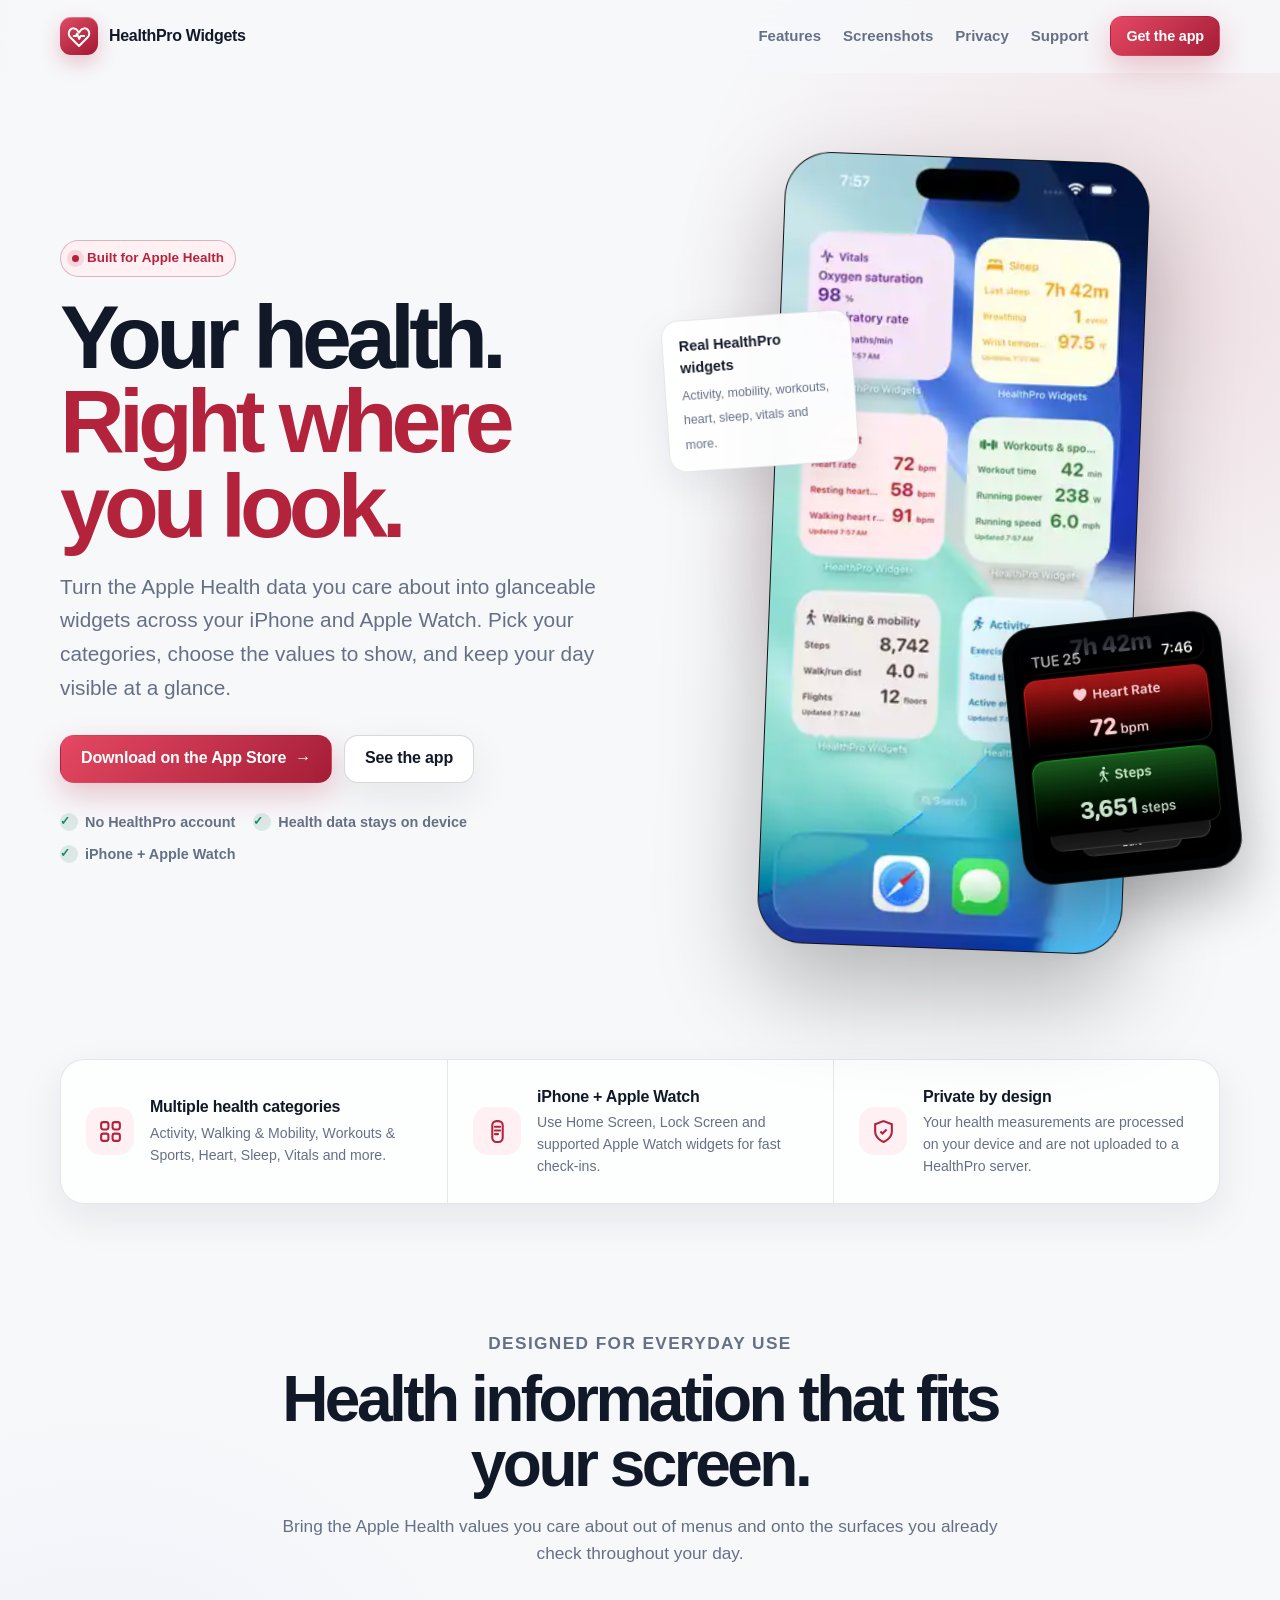
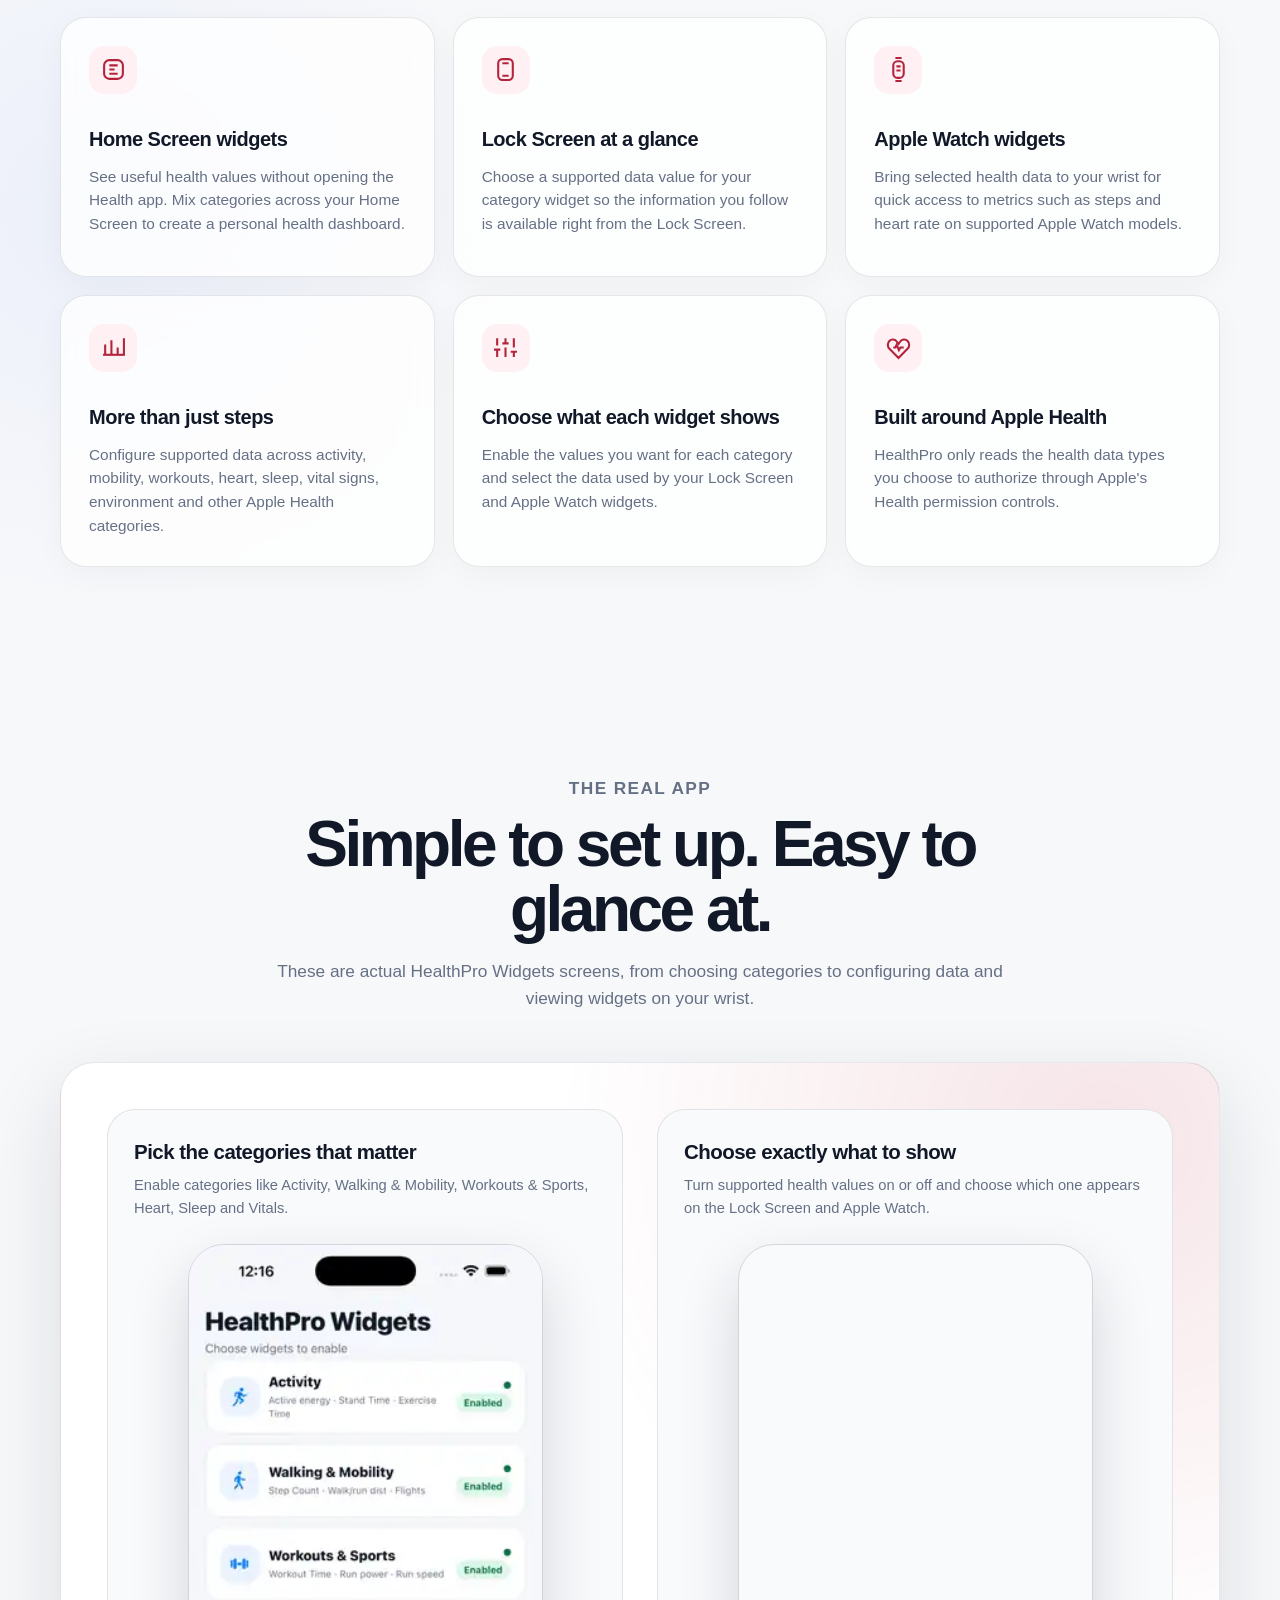
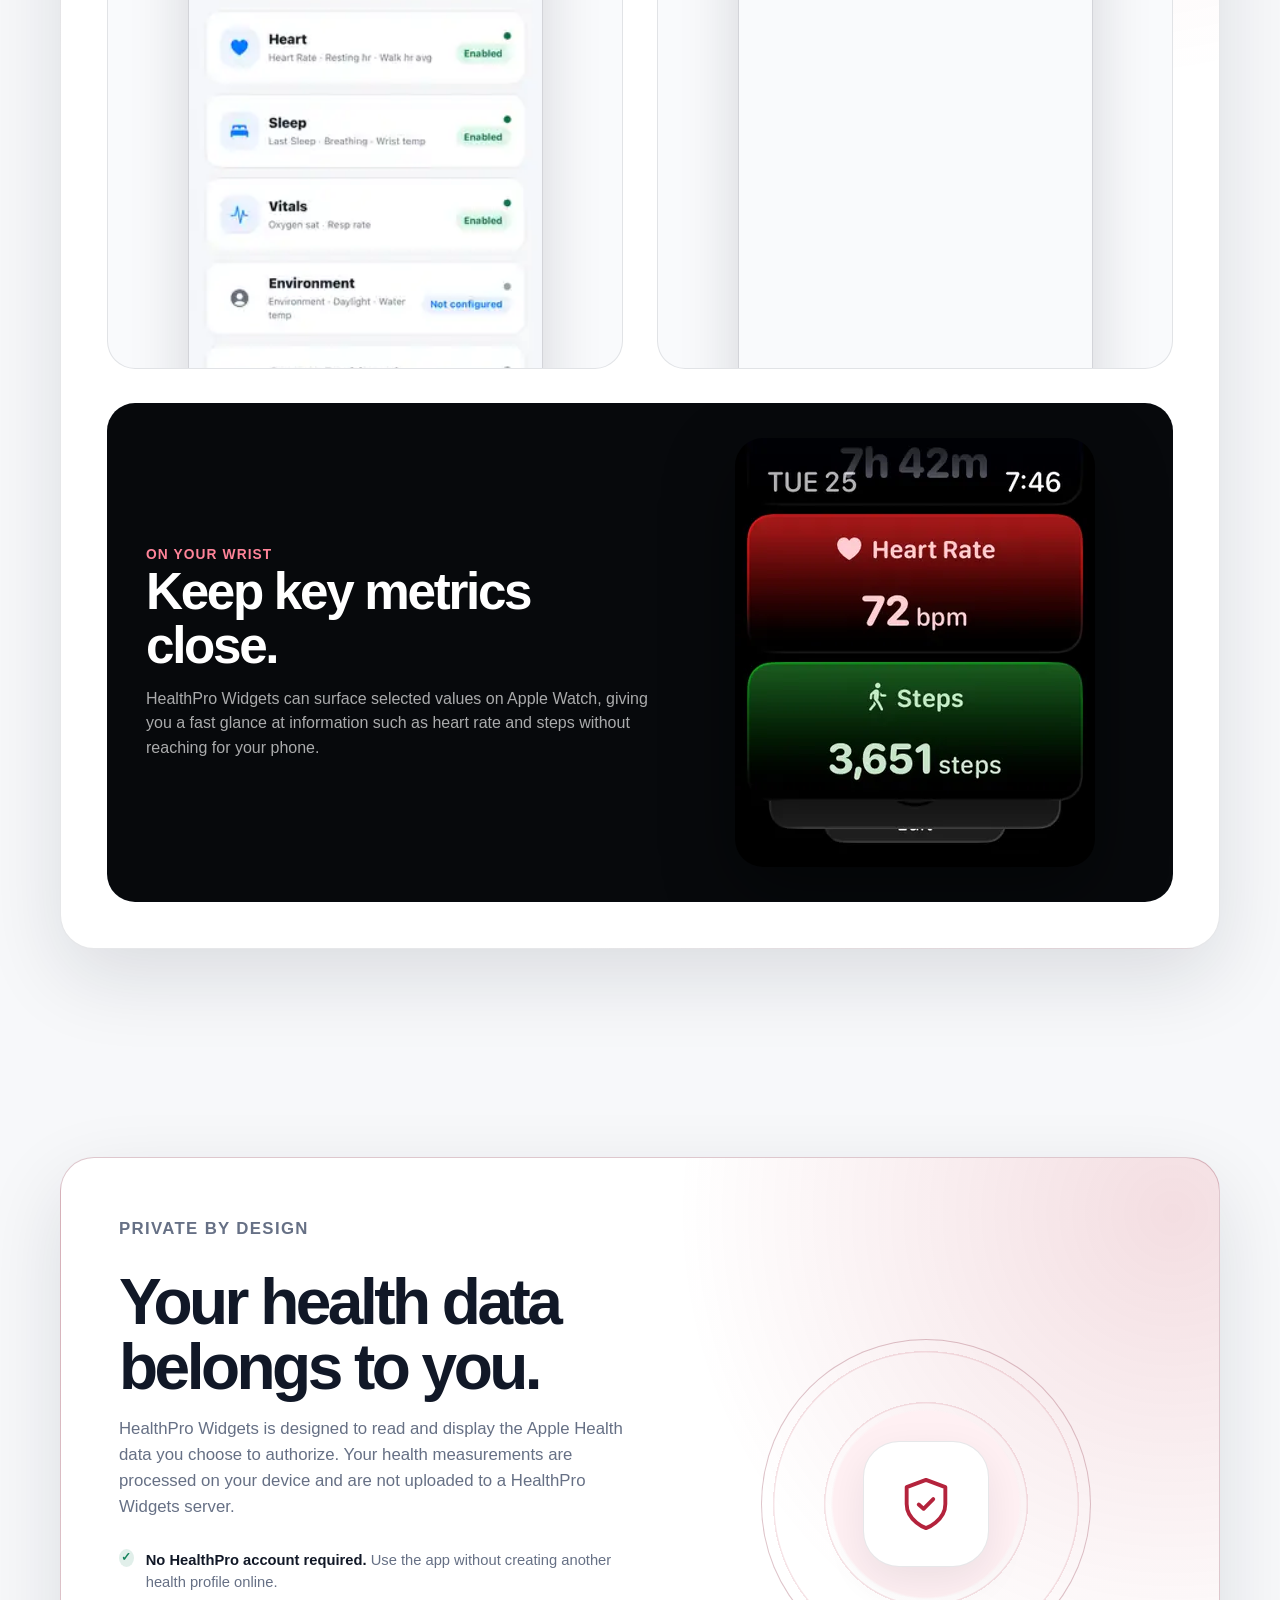
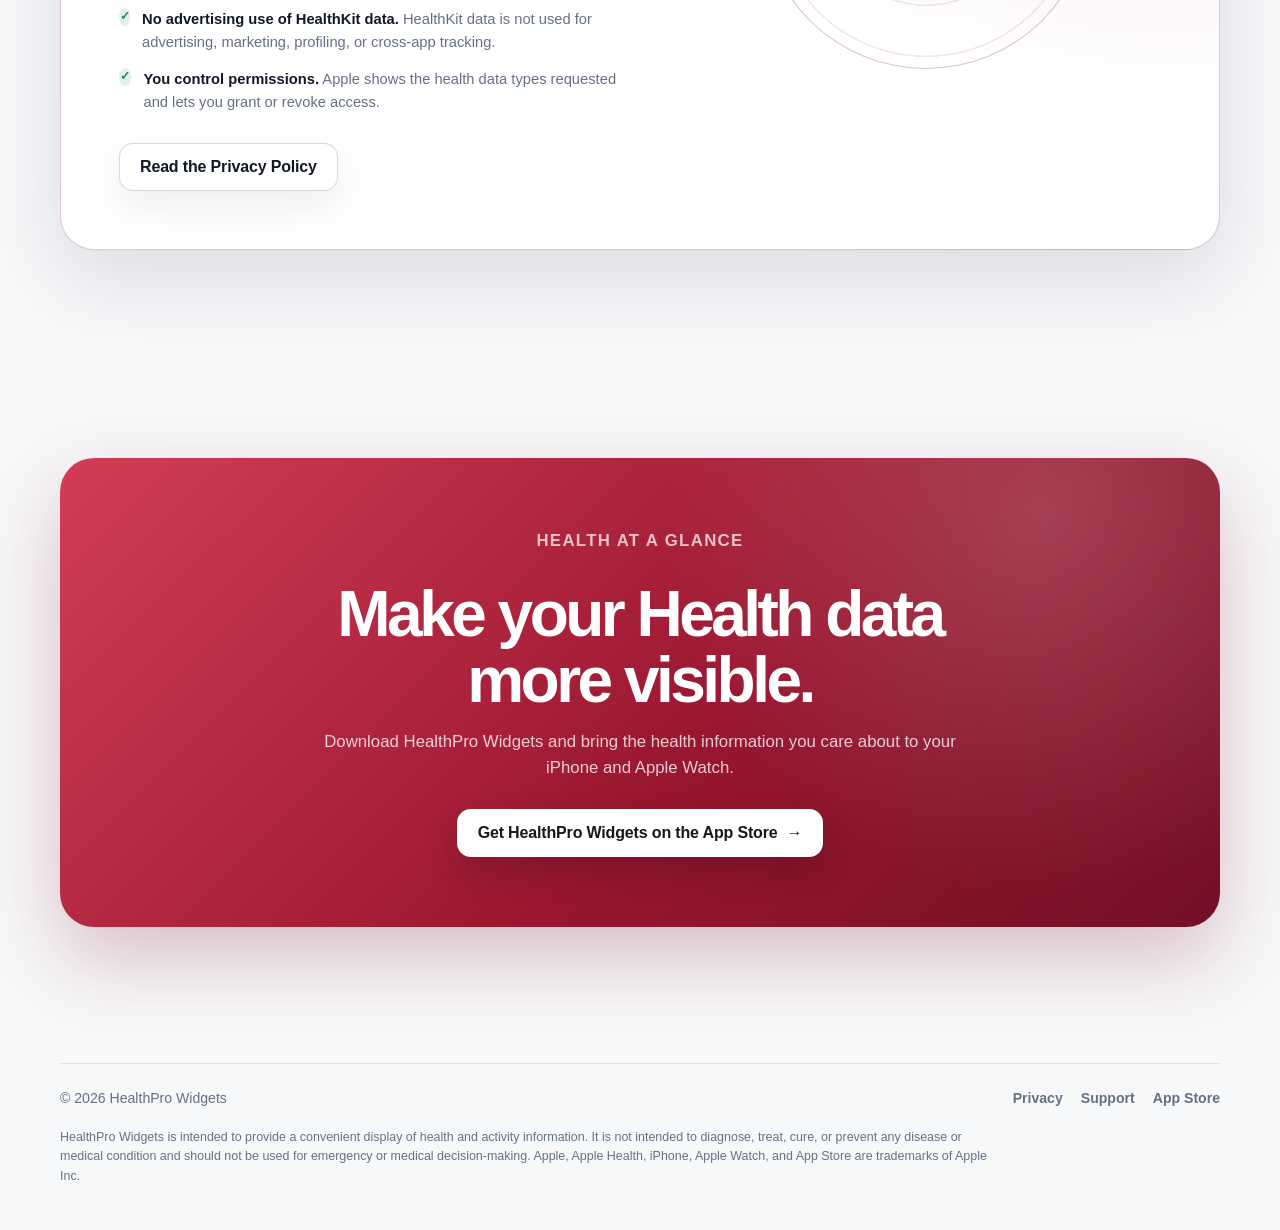
==== commit 50da72f7: "Fix screenshot aspect ratios on mobile" ====
--- a/index.html
+++ b/index.html
@@ -68,7 +68,7 @@
     }
 
     a { color: inherit; }
-    img { max-width: 100%; display: block; }
+    img { max-width: 100%; height: auto; display: block; object-fit: contain; }
     .wrap { width: min(var(--max), calc(100% - 40px)); margin: 0 auto; }
 
     .site-header {
@@ -260,7 +260,7 @@
       box-shadow: 0 28px 60px rgba(0,0,0,.28);
       transform: rotate(-6deg);
     }
-    .watch-float img { width: 100%; border-radius: 22px; }
+    .watch-float img { width: 100%; height: auto; object-fit: contain; border-radius: 22px; }
 
     .proof { padding: 10px 0 22px; }
     .proof-grid {
@@ -334,6 +334,8 @@
     .shot-copy p { margin: 0; color: var(--muted); font-size: .92rem; }
     .iphone-shot {
       width: min(355px, 100%);
+      height: auto;
+      object-fit: contain;
       margin: 0 auto -46px;
       border: 1px solid var(--border-strong);
       border-radius: 36px 36px 0 0;
@@ -359,6 +361,8 @@
     .watch-panel p { color: rgba(255,255,255,.66); max-width: 520px; margin: 0; }
     .watch-shot {
       width: min(360px,100%);
+      height: auto;
+      object-fit: contain;
       margin: 0 auto;
       border-radius: 28px;
       box-shadow: 0 24px 70px rgba(0,0,0,.45);
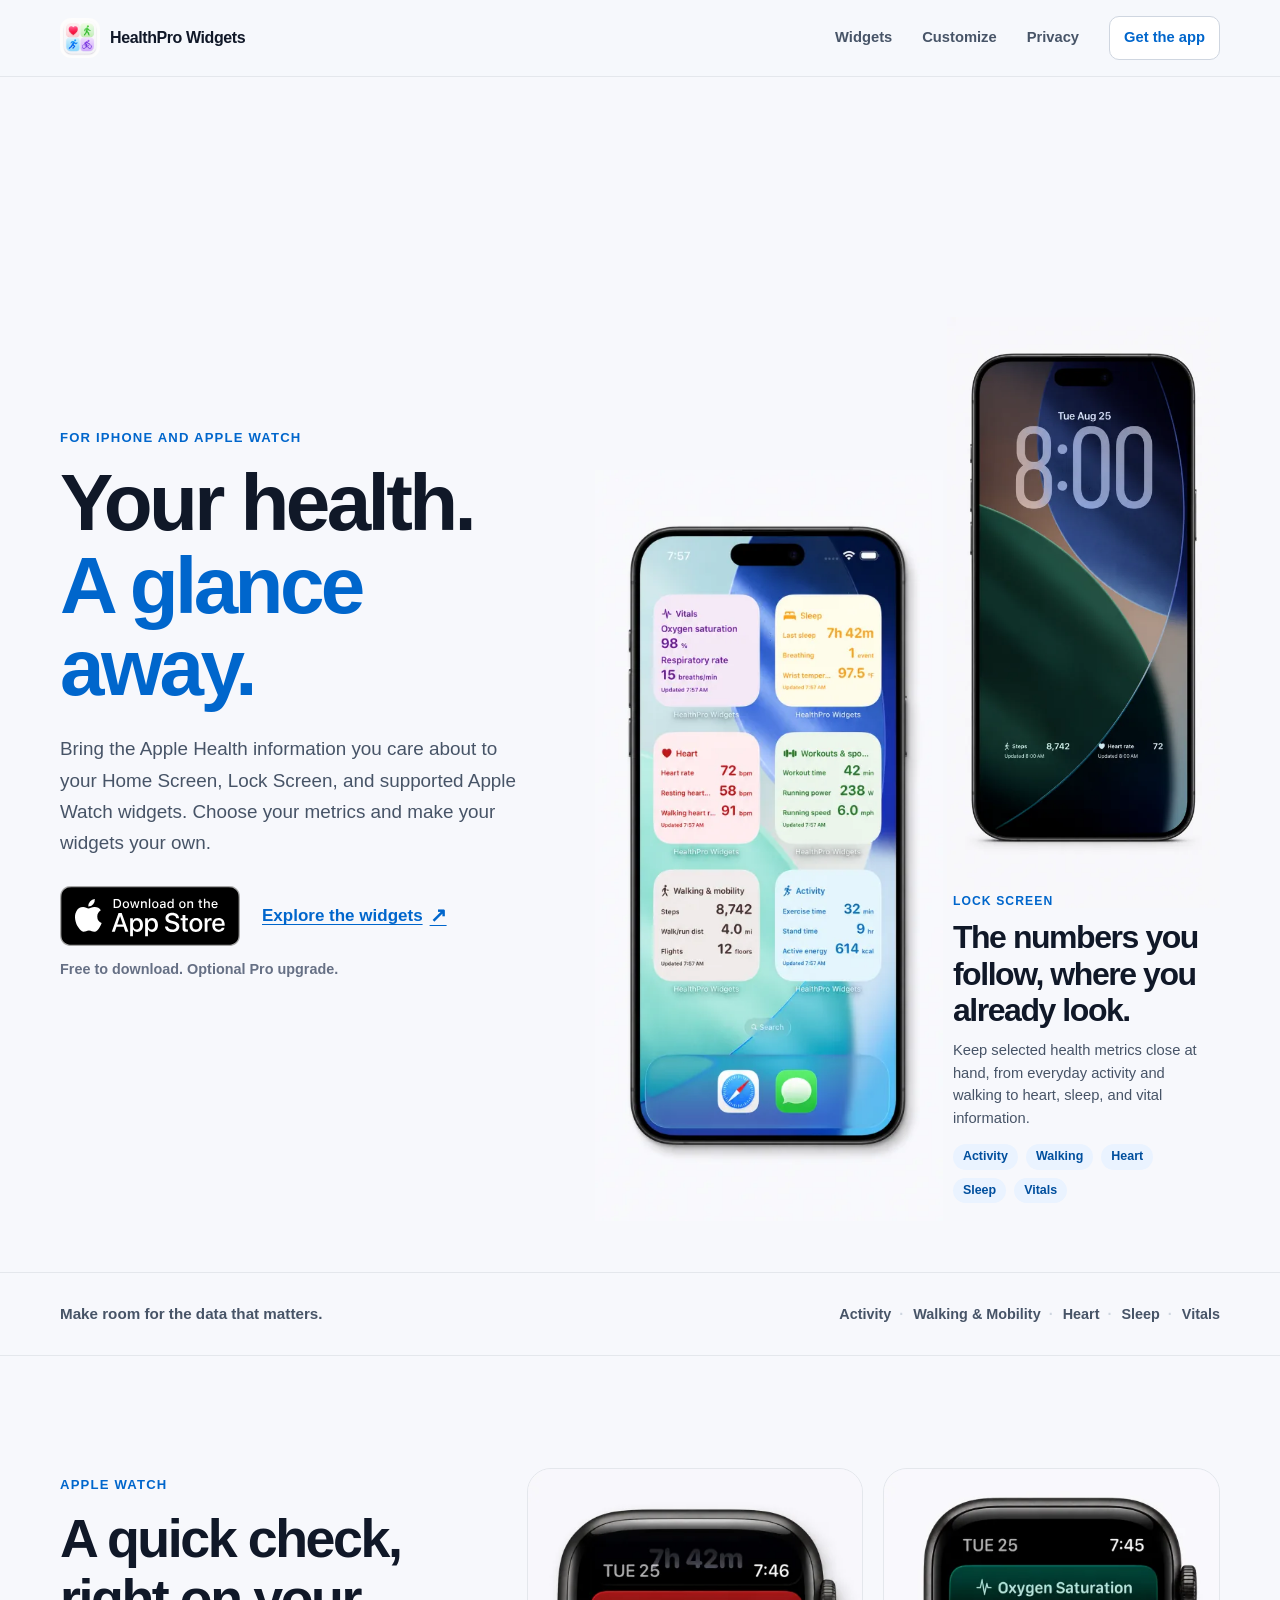
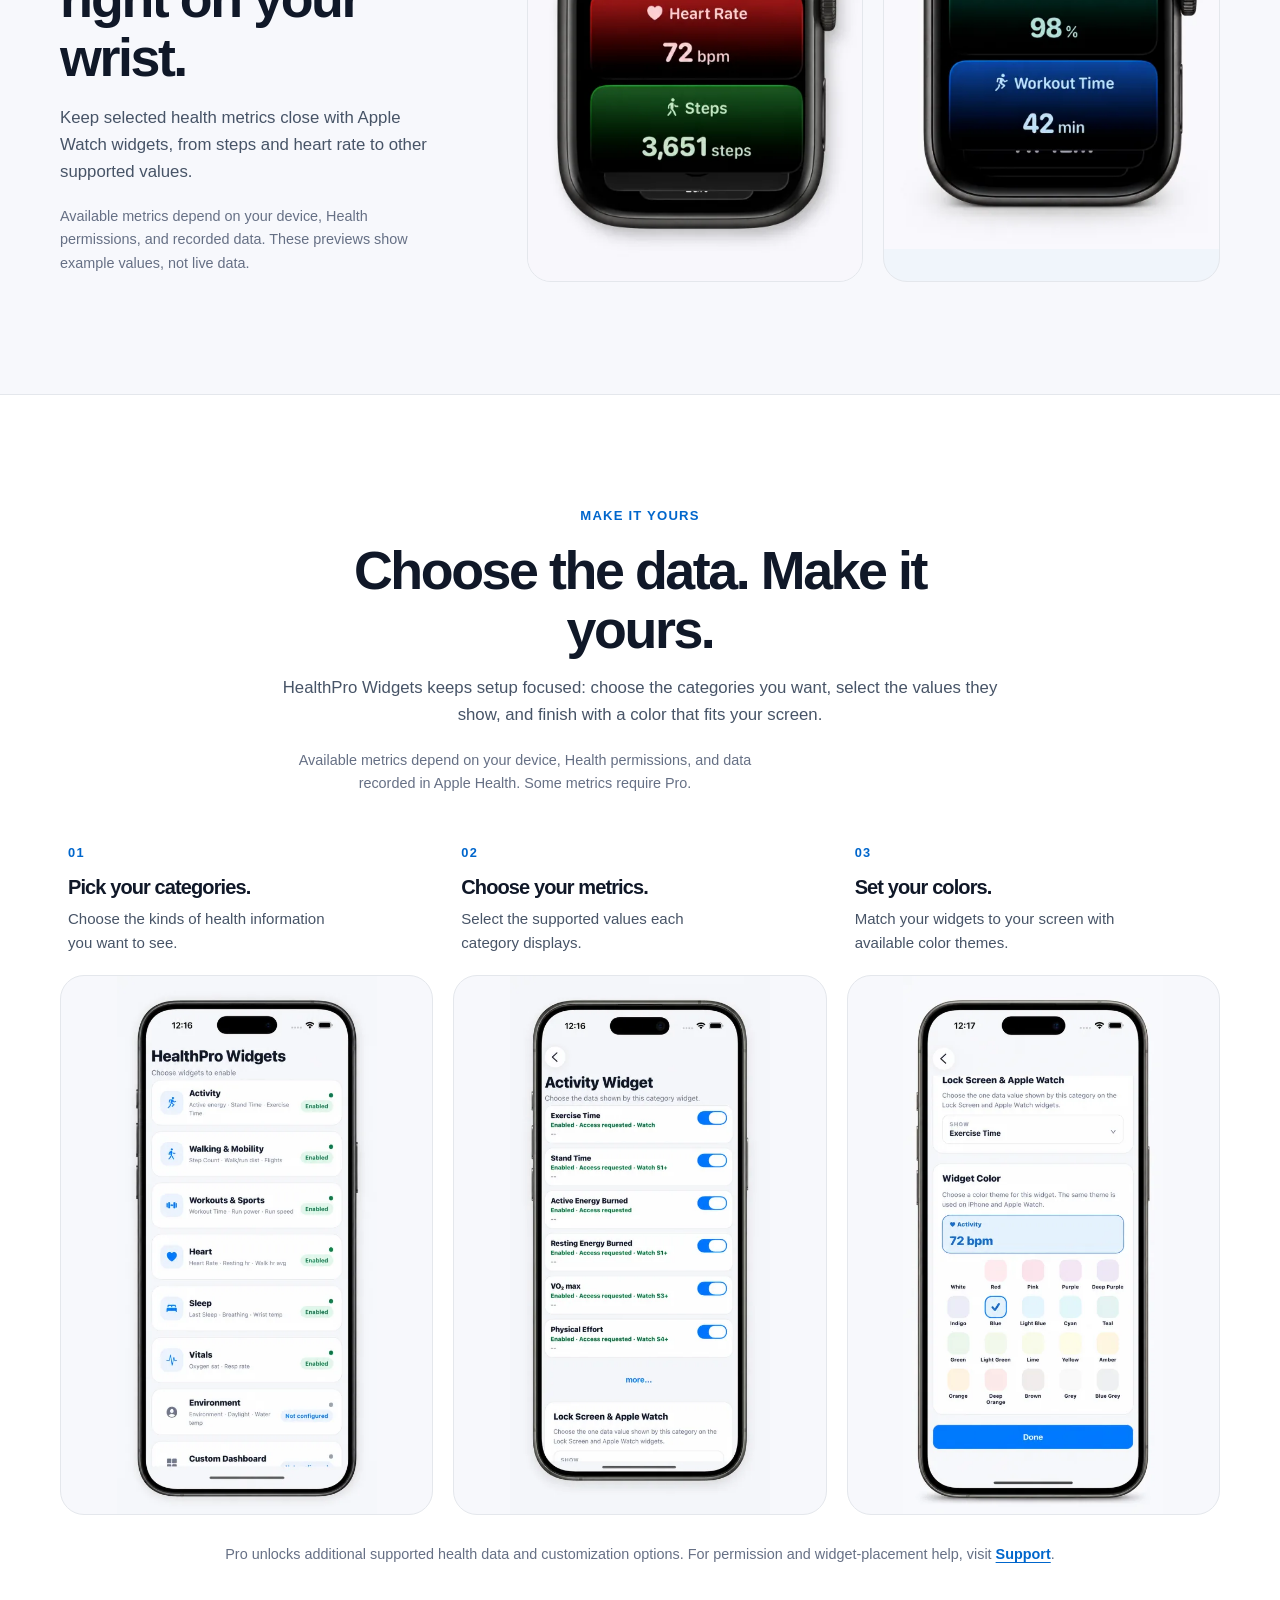
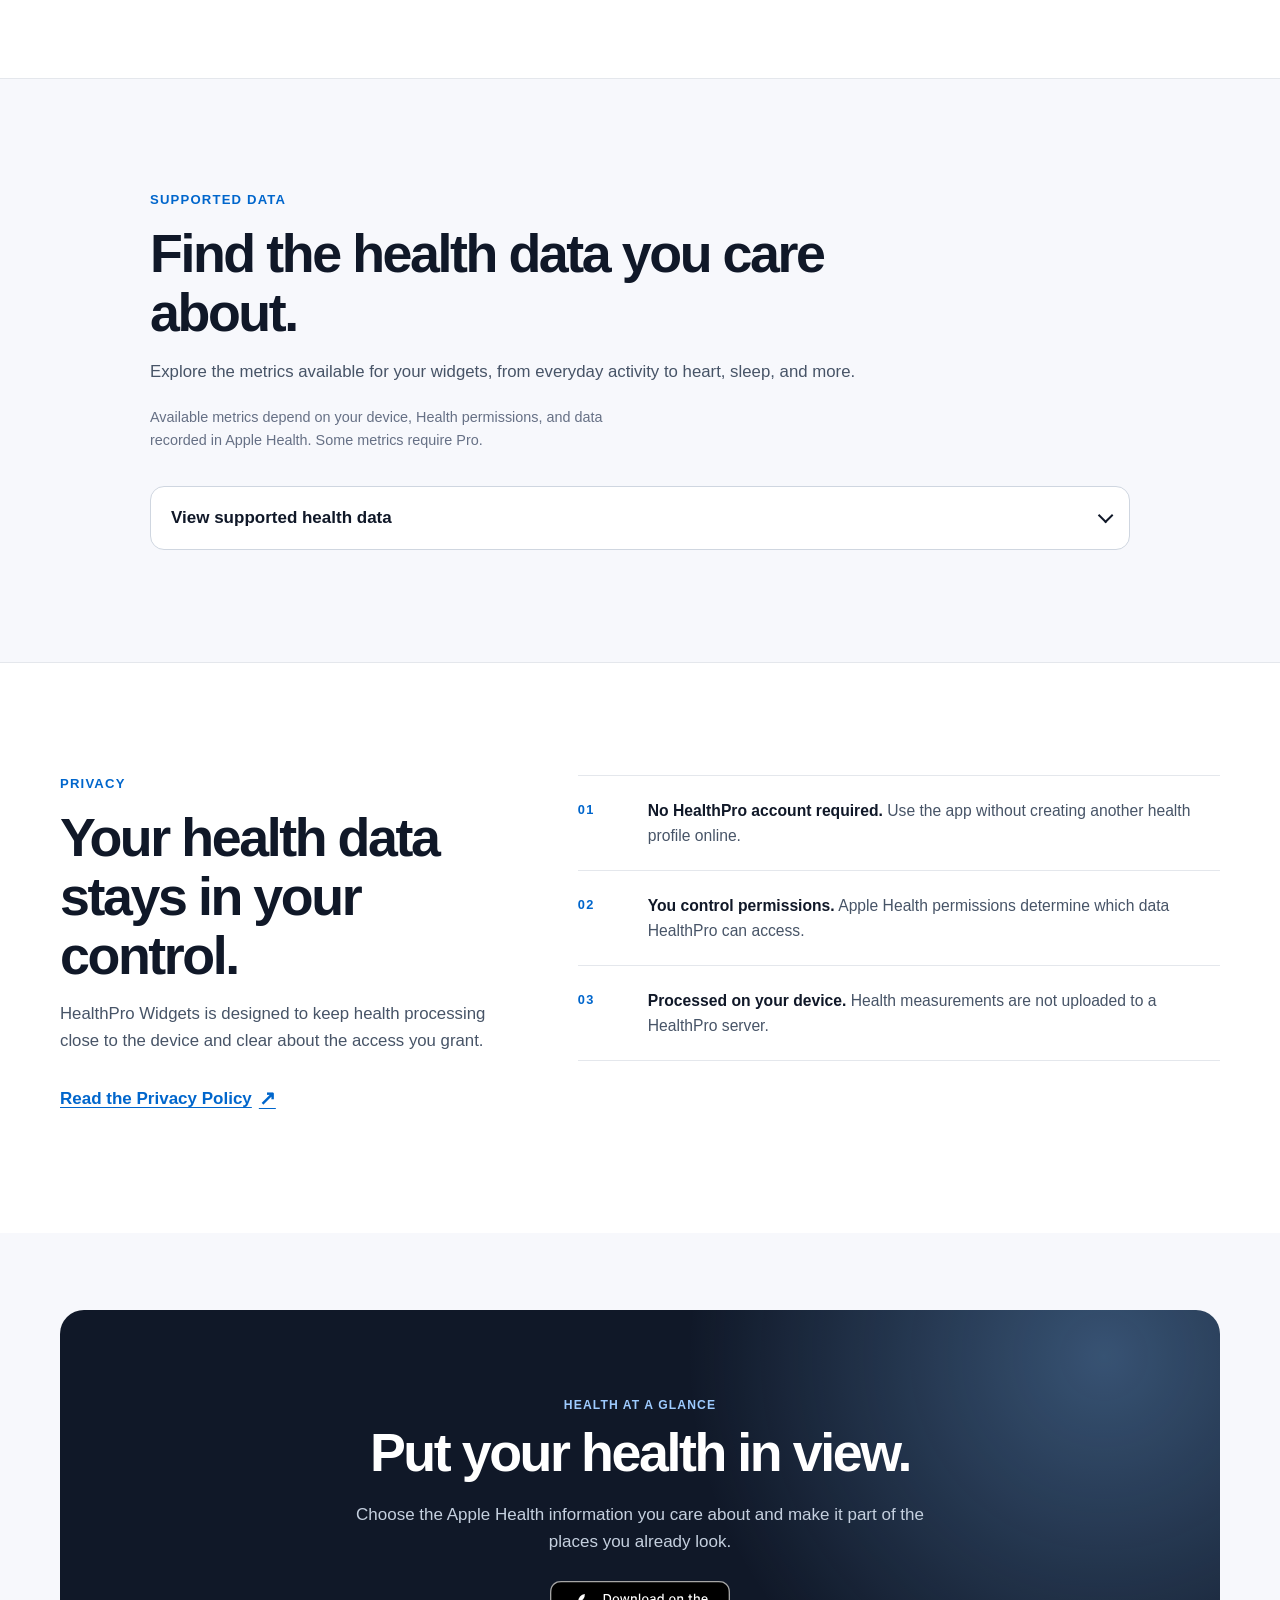
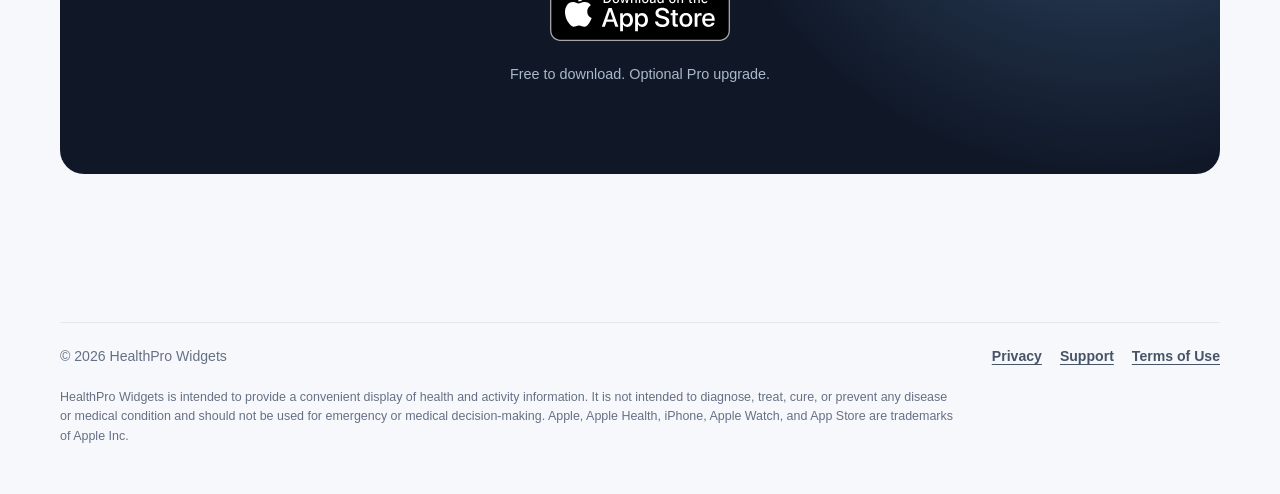
==== commit e90889cb: "Build HealthPro Widgets marketing homepage" ====
--- a/index.html
+++ b/index.html
@@ -3,674 +3,363 @@
 <head>
   <meta charset="utf-8">
   <meta name="viewport" content="width=device-width, initial-scale=1">
-  <meta name="color-scheme" content="light dark">
-  <meta name="theme-color" content="#f7f7f9" media="(prefers-color-scheme: light)">
-  <meta name="theme-color" content="#0d0f12" media="(prefers-color-scheme: dark)">
-  <title>HealthPro Widgets — Your health, right where you look</title>
-  <meta name="description" content="Bring Apple Health data to your iPhone Home Screen, Lock Screen, and Apple Watch with customizable HealthPro Widgets.">
-  <meta property="og:title" content="HealthPro Widgets">
-  <meta property="og:description" content="Your Apple Health data, beautifully displayed in widgets across iPhone and Apple Watch.">
+  <meta name="color-scheme" content="light">
+  <meta name="theme-color" content="#f7f8fc">
+  <meta name="description" content="Bring the Apple Health information you care about to customizable HealthPro Widgets on your iPhone and supported Apple Watch.">
+  <link rel="canonical" href="https://alexw8888.github.io/healthpro_widgets_legal/">
+  <meta property="og:title" content="HealthPro Widgets — Your health. A glance away.">
+  <meta property="og:description" content="Choose the Apple Health metrics you care about and keep them visible in customizable widgets.">
   <meta property="og:type" content="website">
+  <meta property="og:url" content="https://alexw8888.github.io/healthpro_widgets_legal/">
+  <meta property="og:site_name" content="HealthPro Widgets">
   <meta name="twitter:card" content="summary">
-
-  <style>
-    :root {
-      color-scheme: light dark;
-      --bg: #f7f8fa;
-      --surface: #ffffff;
-      --surface-2: rgba(255,255,255,.78);
-      --text: #111827;
-      --muted: #667085;
-      --border: rgba(16,24,40,.10);
-      --border-strong: rgba(16,24,40,.16);
-      --accent: #b4233c;
-      --accent-2: #e54862;
-      --accent-soft: #fff0f3;
-      --green: #16845d;
-      --blue: #1677e8;
-      --shadow: 0 28px 80px rgba(16,24,40,.12);
-      --shadow-soft: 0 14px 40px rgba(16,24,40,.08);
-      --max: 1160px;
-    }
-
-    @media (prefers-color-scheme: dark) {
-      :root {
-        --bg: #0d0f12;
-        --surface: #171a1f;
-        --surface-2: rgba(24,27,32,.82);
-        --text: #f5f7fa;
-        --muted: #aab2bf;
-        --border: rgba(255,255,255,.09);
-        --border-strong: rgba(255,255,255,.16);
-        --accent: #ff7087;
-        --accent-2: #ff8ca0;
-        --accent-soft: #351920;
-        --green: #76d2a7;
-        --blue: #6eb0ff;
-        --shadow: 0 28px 90px rgba(0,0,0,.42);
-        --shadow-soft: 0 14px 45px rgba(0,0,0,.30);
-      }
-    }
-
-    * { box-sizing: border-box; }
-    html { scroll-behavior: smooth; }
-    body {
-      margin: 0;
-      color: var(--text);
-      background:
-        radial-gradient(circle at 90% 5%, color-mix(in srgb, var(--accent) 12%, transparent), transparent 30rem),
-        radial-gradient(circle at 8% 30%, color-mix(in srgb, #4f7cff 7%, transparent), transparent 25rem),
-        var(--bg);
-      font-family: -apple-system, BlinkMacSystemFont, "SF Pro Display", "SF Pro Text", "Segoe UI", Roboto, Helvetica, Arial, sans-serif;
-      line-height: 1.55;
-      -webkit-font-smoothing: antialiased;
-      text-rendering: optimizeLegibility;
-    }
-
-    a { color: inherit; }
-    img { max-width: 100%; height: auto; display: block; object-fit: contain; }
-    .wrap { width: min(var(--max), calc(100% - 40px)); margin: 0 auto; }
-
-    .site-header {
-      position: sticky;
-      top: 0;
-      z-index: 50;
-      background: color-mix(in srgb, var(--bg) 78%, transparent);
-      border-bottom: 1px solid transparent;
-      backdrop-filter: blur(20px) saturate(145%);
-      -webkit-backdrop-filter: blur(20px) saturate(145%);
-    }
-
-    .nav {
-      min-height: 72px;
-      display: flex;
-      align-items: center;
-      justify-content: space-between;
-      gap: 22px;
-    }
-
-    .brand {
-      display: inline-flex;
-      align-items: center;
-      gap: 11px;
-      text-decoration: none;
-      font-weight: 780;
-      letter-spacing: -.02em;
-      white-space: nowrap;
-    }
-
-    .brand-mark {
-      width: 38px;
-      height: 38px;
-      display: grid;
-      place-items: center;
-      border-radius: 11px;
-      color: #fff;
-      background: linear-gradient(145deg, #df4b63, #a11732);
-      box-shadow: inset 0 1px 0 rgba(255,255,255,.28), 0 8px 20px rgba(180,35,60,.24);
-    }
-    .brand-mark svg { width: 24px; height: 24px; }
-
-    .nav-links {
-      display: flex;
-      align-items: center;
-      gap: 22px;
-      color: var(--muted);
-      font-size: .94rem;
-      font-weight: 650;
-    }
-    .nav-links a { text-decoration: none; }
-    .nav-links a:hover { color: var(--text); }
-
-    .button {
-      min-height: 48px;
-      display: inline-flex;
-      align-items: center;
-      justify-content: center;
-      gap: 9px;
-      padding: 0 20px;
-      border: 1px solid transparent;
-      border-radius: 14px;
-      text-decoration: none;
-      font-weight: 740;
-      letter-spacing: -.01em;
-      transition: transform .2s ease, box-shadow .2s ease;
-    }
-    .button:hover { transform: translateY(-1px); }
-    .button-primary {
-      color: #fff;
-      background: linear-gradient(135deg, var(--accent-2), #a51e37);
-      box-shadow: 0 12px 30px color-mix(in srgb, var(--accent) 24%, transparent);
-    }
-    .button-secondary {
-      background: var(--surface);
-      border-color: var(--border-strong);
-      box-shadow: var(--shadow-soft);
-    }
-    .button-small { min-height: 40px; padding: 0 15px; border-radius: 12px; font-size: .9rem; }
-
-    .hero {
-      min-height: 760px;
-      display: grid;
-      grid-template-columns: 1.02fr .98fr;
-      gap: 72px;
-      align-items: center;
-      padding: 84px 0 100px;
-    }
-
-    .eyebrow {
-      display: inline-flex;
-      align-items: center;
-      gap: 8px;
-      margin: 0 0 18px;
-      padding: 7px 11px;
-      border: 1px solid color-mix(in srgb, var(--accent) 20%, var(--border));
-      border-radius: 999px;
-      color: var(--accent);
-      background: var(--accent-soft);
-      font-size: .84rem;
-      font-weight: 760;
-    }
-    .eyebrow-dot {
-      width: 7px;
-      height: 7px;
-      border-radius: 50%;
-      background: var(--accent);
-      box-shadow: 0 0 0 5px color-mix(in srgb, var(--accent) 12%, transparent);
-    }
-
-    h1,h2,h3,p { margin-top: 0; }
-    h1 {
-      max-width: 710px;
-      margin-bottom: 22px;
-      font-size: clamp(3.35rem, 7vw, 6.6rem);
-      line-height: .94;
-      letter-spacing: -.065em;
-      font-weight: 830;
-    }
-    .hero-highlight { display: block; color: var(--accent); }
-    .hero-copy {
-      max-width: 640px;
-      margin-bottom: 30px;
-      color: var(--muted);
-      font-size: clamp(1.12rem, 2vw, 1.3rem);
-      line-height: 1.62;
-    }
-
-    .hero-actions { display: flex; flex-wrap: wrap; gap: 12px; margin-bottom: 28px; }
-    .trust-note { display: flex; flex-wrap: wrap; gap: 10px 18px; color: var(--muted); font-size: .9rem; font-weight: 620; }
-    .trust-note span { display: inline-flex; align-items: center; gap: 7px; }
-    .check {
-      width: 18px; height: 18px; display: inline-grid; place-items: center; border-radius: 50%;
-      color: var(--green); background: color-mix(in srgb, var(--green) 13%, transparent);
-      font-size: .72rem; font-weight: 900;
-    }
-
-    .hero-visual {
-      position: relative;
-      min-height: 670px;
-      display: grid;
-      place-items: center;
-    }
-    .hero-glow {
-      position: absolute;
-      width: 520px; height: 520px; border-radius: 50%;
-      background: radial-gradient(circle, color-mix(in srgb, var(--accent) 18%, transparent), transparent 68%);
-      filter: blur(5px);
-    }
-    .screen-frame {
-      position: relative;
-      z-index: 2;
-      width: min(365px, 76vw);
-      overflow: hidden;
-      border: 1px solid var(--border-strong);
-      border-radius: 46px;
-      background: #111;
-      box-shadow: 0 42px 100px rgba(0,0,0,.28);
-      transform: rotate(2.2deg);
-    }
-    .screen-frame img { width: 100%; height: auto; }
-    .screen-badge {
-      position: absolute;
-      z-index: 4;
-      left: -22px;
-      top: 20%;
-      max-width: 190px;
-      padding: 14px 16px;
-      border: 1px solid var(--border);
-      border-radius: 17px;
-      background: color-mix(in srgb, var(--surface) 90%, transparent);
-      box-shadow: var(--shadow-soft);
-      backdrop-filter: blur(18px);
-      -webkit-backdrop-filter: blur(18px);
-      transform: rotate(-4deg);
-    }
-    .screen-badge strong { display: block; margin-bottom: 3px; font-size: .9rem; }
-    .screen-badge span { color: var(--muted); font-size: .78rem; line-height: 1.4; }
-    .watch-float {
-      position: absolute;
-      z-index: 5;
-      right: -12px;
-      bottom: 9%;
-      width: 220px;
-      padding: 10px;
-      border: 1px solid rgba(255,255,255,.13);
-      border-radius: 30px;
-      background: #020304;
-      box-shadow: 0 28px 60px rgba(0,0,0,.28);
-      transform: rotate(-6deg);
-    }
-    .watch-float img { width: 100%; height: auto; object-fit: contain; border-radius: 22px; }
-
-    .proof { padding: 10px 0 22px; }
-    .proof-grid {
-      display: grid;
-      grid-template-columns: repeat(3,1fr);
-      overflow: hidden;
-      border: 1px solid var(--border);
-      border-radius: 24px;
-      background: var(--surface-2);
-      box-shadow: var(--shadow-soft);
-      backdrop-filter: blur(18px);
-      -webkit-backdrop-filter: blur(18px);
-    }
-    .proof-item { min-height: 142px; display: flex; align-items: center; gap: 16px; padding: 25px; }
-    .proof-item + .proof-item { border-left: 1px solid var(--border); }
-    .proof-icon,.feature-icon {
-      flex: 0 0 auto; display: grid; place-items: center; color: var(--accent); background: var(--accent-soft);
-    }
-    .proof-icon { width: 48px; height: 48px; border-radius: 15px; }
-    .proof-icon svg,.feature-icon svg { width: 25px; height: 25px; }
-    .proof-item strong { display: block; margin-bottom: 3px; letter-spacing: -.015em; }
-    .proof-item p { margin: 0; color: var(--muted); font-size: .88rem; }
-
-    section { padding: 104px 0; }
-    .section-heading { max-width: 760px; margin: 0 auto 50px; text-align: center; }
-    .section-kicker { margin-bottom: 10px; color: var(--accent); font-size: .86rem; font-weight: 780; letter-spacing: .08em; text-transform: uppercase; }
-    h2 { margin-bottom: 16px; font-size: clamp(2.35rem, 5vw, 4.25rem); line-height: 1.02; letter-spacing: -.055em; font-weight: 810; }
-    .section-heading p,.section-intro { color: var(--muted); font-size: 1.08rem; }
-
-    .feature-grid { display: grid; grid-template-columns: repeat(3,1fr); gap: 18px; }
-    .feature-card {
-      min-height: 260px;
-      padding: 28px;
-      border: 1px solid var(--border);
-      border-radius: 26px;
-      background: var(--surface-2);
-      box-shadow: 0 8px 30px rgba(20,24,30,.035);
-      backdrop-filter: blur(16px);
-      -webkit-backdrop-filter: blur(16px);
-    }
-    .feature-icon { width: 48px; height: 48px; margin-bottom: 30px; border-radius: 15px; }
-    h3 { margin-bottom: 10px; font-size: 1.25rem; letter-spacing: -.025em; }
-    .feature-card p { margin: 0; color: var(--muted); font-size: .96rem; }
-
-    .gallery-wrap {
-      overflow: hidden;
-      border: 1px solid var(--border);
-      border-radius: 34px;
-      background:
-        radial-gradient(circle at 90% 5%, color-mix(in srgb, var(--accent) 12%, transparent), transparent 34rem),
-        var(--surface);
-      box-shadow: var(--shadow);
-      padding: 46px;
-    }
-    .gallery-grid {
-      display: grid;
-      grid-template-columns: 1fr 1fr;
-      gap: 34px;
-      align-items: start;
-    }
-    .shot-card {
-      position: relative;
-      padding: 26px 26px 0;
-      overflow: hidden;
-      border: 1px solid var(--border);
-      border-radius: 28px;
-      background: color-mix(in srgb, var(--bg) 70%, var(--surface));
-    }
-    .shot-copy { padding-bottom: 24px; }
-    .shot-copy h3 { margin-bottom: 7px; font-size: 1.28rem; }
-    .shot-copy p { margin: 0; color: var(--muted); font-size: .92rem; }
-    .iphone-shot {
-      width: min(355px, 100%);
-      height: auto;
-      object-fit: contain;
-      margin: 0 auto -46px;
-      border: 1px solid var(--border-strong);
-      border-radius: 36px 36px 0 0;
-      box-shadow: 0 26px 60px rgba(16,24,40,.16);
-    }
-
-    .watch-panel {
-      grid-column: 1 / -1;
-      min-height: 330px;
-      display: grid;
-      grid-template-columns: 1fr .85fr;
-      gap: 36px;
-      align-items: center;
-      padding: 34px 38px;
-      border: 1px solid var(--border);
-      border-radius: 28px;
-      background: #07090c;
-      color: #fff;
-      overflow: hidden;
-    }
-    .watch-panel .section-kicker { color: #ff8499; }
-    .watch-panel h3 { font-size: clamp(2rem,4vw,3.2rem); line-height: 1.05; letter-spacing: -.045em; margin-bottom: 14px; }
-    .watch-panel p { color: rgba(255,255,255,.66); max-width: 520px; margin: 0; }
-    .watch-shot {
-      width: min(360px,100%);
-      height: auto;
-      object-fit: contain;
-      margin: 0 auto;
-      border-radius: 28px;
-      box-shadow: 0 24px 70px rgba(0,0,0,.45);
-    }
-
-    .privacy-panel {
-      display: grid;
-      grid-template-columns: 1.05fr .95fr;
-      gap: 54px;
-      align-items: center;
-      padding: 58px;
-      border: 1px solid color-mix(in srgb, var(--accent) 16%, var(--border));
-      border-radius: 34px;
-      background:
-        radial-gradient(circle at 96% 8%, color-mix(in srgb, var(--accent) 15%, transparent), transparent 31rem),
-        var(--surface);
-      box-shadow: var(--shadow);
-    }
-    .privacy-panel p { max-width: 610px; margin-bottom: 28px; color: var(--muted); font-size: 1.05rem; }
-    .privacy-list { display: grid; gap: 14px; }
-    .privacy-item { display: flex; align-items: flex-start; gap: 12px; color: var(--muted); font-size: .92rem; }
-    .privacy-item strong { color: var(--text); }
-    .shield-visual {
-      width: min(330px,100%); aspect-ratio: 1; display: grid; place-items: center; margin: auto;
-      border: 1px solid color-mix(in srgb, var(--accent) 18%, var(--border)); border-radius: 50%;
-      background:
-        radial-gradient(circle at 50% 50%, var(--accent-soft) 0 40%, transparent 41%),
-        repeating-radial-gradient(circle at 50% 50%, transparent 0 49px, color-mix(in srgb, var(--accent) 12%, transparent) 50px 51px);
-    }
-    .shield-core {
-      width: 126px; height: 126px; display: grid; place-items: center; border-radius: 36px;
-      color: var(--accent); background: var(--surface); border: 1px solid var(--border); box-shadow: var(--shadow-soft);
-    }
-    .shield-core svg { width: 58px; height: 58px; }
-
-    .cta-card {
-      padding: 70px 54px;
-      border-radius: 34px;
-      color: #fff;
-      background:
-        radial-gradient(circle at 85% 12%, rgba(255,255,255,.18), transparent 24rem),
-        linear-gradient(135deg, #d33d56, #98162f 58%, #731024);
-      box-shadow: 0 32px 80px rgba(132,20,45,.25);
-      text-align: center;
-    }
-    .cta-card h2 { max-width: 760px; margin-left: auto; margin-right: auto; color: #fff; }
-    .cta-card p { max-width: 650px; margin: 0 auto 28px; color: rgba(255,255,255,.78); font-size: 1.05rem; }
-    .cta-card .button { color: #17181b; background: #fff; box-shadow: 0 14px 34px rgba(0,0,0,.18); }
-
-    .site-footer { padding: 32px 0 44px; color: var(--muted); font-size: .88rem; }
-    .footer-row {
-      display: flex; justify-content: space-between; gap: 24px; align-items: center;
-      padding-top: 24px; border-top: 1px solid var(--border);
-    }
-    .footer-links { display: flex; flex-wrap: wrap; gap: 18px; }
-    .footer-links a { text-decoration: none; font-weight: 620; }
-    .footer-links a:hover { color: var(--text); }
-    .disclaimer { max-width: 940px; margin: 18px 0 0; font-size: .78rem; line-height: 1.55; }
-
-    @media (max-width: 980px) {
-      .hero { grid-template-columns: 1fr; gap: 34px; padding-top: 68px; }
-      .hero-visual { min-height: 680px; }
-      .feature-grid { grid-template-columns: repeat(2,1fr); }
-      .privacy-panel { grid-template-columns: 1fr; }
-      .shield-visual { order: -1; width: 280px; }
-    }
-    @media (max-width: 760px) {
-      .wrap { width: min(100% - 28px,var(--max)); }
-      .nav { min-height: 64px; }
-      .nav-links a:not(.button) { display: none; }
-      .hero { min-height: 0; padding: 56px 0 76px; }
-      h1 { font-size: clamp(3rem,15vw,5rem); }
-      .hero-visual { min-height: 585px; }
-      .screen-frame { width: 292px; border-radius: 38px; }
-      .screen-badge { left: -2px; top: 17%; max-width: 154px; padding: 11px 12px; }
-      .watch-float { width: 160px; right: -2px; bottom: 7%; border-radius: 24px; }
-      .proof-grid { grid-template-columns: 1fr; }
-      .proof-item + .proof-item { border-left: 0; border-top: 1px solid var(--border); }
-      section { padding: 80px 0; }
-      .feature-grid { grid-template-columns: 1fr; }
-      .feature-card { min-height: 0; }
-      .gallery-wrap { padding: 24px; border-radius: 28px; }
-      .gallery-grid { grid-template-columns: 1fr; gap: 24px; }
-      .watch-panel { grid-column: auto; grid-template-columns: 1fr; padding: 30px 24px; }
-      .watch-shot { width: min(300px,100%); }
-      .privacy-panel { padding: 34px 24px; border-radius: 28px; }
-      .cta-card { padding: 54px 24px; border-radius: 28px; }
-      .footer-row { align-items: flex-start; flex-direction: column; }
-    }
-    @media (max-width: 480px) {
-      .brand span:last-child { display: none; }
-      .hero-visual { min-height: 530px; }
-      .screen-frame { width: 255px; border-radius: 32px; }
-      .screen-badge { font-size: .8rem; max-width: 135px; }
-      .watch-float { width: 140px; }
-      .gallery-wrap { padding: 17px; }
-      .shot-card { padding: 20px 20px 0; }
-      .iphone-shot { border-radius: 30px 30px 0 0; }
-      .section-heading { text-align: left; }
-    }
-    @media (prefers-reduced-motion: reduce) {
-      html { scroll-behavior: auto; }
-      .button { transition: none; }
-    }
-  </style>
+  <link rel="icon" href="./assets/images/app-icon.png" type="image/png">
+  <link rel="stylesheet" href="./assets/css/marketing.css">
+  <title>HealthPro Widgets — Your health. A glance away.</title>
 </head>
 <body>
+  <a class="skip-link" href="#main-content">Skip to content</a>
+
   <header class="site-header">
-    <div class="wrap nav">
-      <a class="brand" href="#top" aria-label="HealthPro Widgets home">
-        <span class="brand-mark" aria-hidden="true">
-          <svg viewBox="0 0 24 24" fill="none" stroke="currentColor" stroke-width="2" stroke-linecap="round" stroke-linejoin="round">
-            <path d="M20.8 5.8c-2.1-2.2-5.6-1.8-7.3.7L12 8.6l-1.5-2.1C8.8 4 5.3 3.6 3.2 5.8c-2 2.1-1.9 5.5.1 7.5L12 22l8.7-8.7c2-2 2.1-5.4.1-7.5Z"/>
-            <path d="M6.8 12h2.2l1.1-2.4 2.1 5.3 1.5-3h3.5"/>
-          </svg>
-        </span>
+    <div class="container nav">
+      <a class="brand" href="./" aria-label="HealthPro Widgets home">
+        <img src="./assets/images/app-icon.png" width="40" height="40" alt="">
         <span>HealthPro Widgets</span>
       </a>
       <nav class="nav-links" aria-label="Primary navigation">
-        <a href="#features">Features</a>
-        <a href="#screenshots">Screenshots</a>
-        <a href="#privacy">Privacy</a>
-        <a href="support.html">Support</a>
-        <a class="button button-primary button-small" href="https://apps.apple.com/us/app/healthpro-widgets/id6799803107" target="_blank" rel="noopener noreferrer">Get the app</a>
+        <a class="nav-anchor" href="#widgets">Widgets</a>
+        <a class="nav-anchor" href="#customize">Customize</a>
+        <a class="nav-anchor" href="#privacy">Privacy</a>
+        <a class="nav-cta" href="https://apps.apple.com/us/app/healthpro-widgets/id6799803107" target="_blank" rel="noopener noreferrer">Get the app</a>
       </nav>
     </div>
   </header>
 
-  <main id="top">
-    <div class="wrap">
-      <section class="hero" aria-labelledby="hero-title">
-        <div>
-          <div class="eyebrow"><span class="eyebrow-dot"></span> Built for Apple Health</div>
-          <h1 id="hero-title">Your health.<span class="hero-highlight">Right where you look.</span></h1>
-          <p class="hero-copy">Turn the Apple Health data you care about into glanceable widgets across your iPhone and Apple Watch. Pick your categories, choose the values to show, and keep your day visible at a glance.</p>
-          <div class="hero-actions">
-            <a class="button button-primary" href="https://apps.apple.com/us/app/healthpro-widgets/id6799803107" target="_blank" rel="noopener noreferrer">Download on the App Store <span aria-hidden="true">→</span></a>
-            <a class="button button-secondary" href="#screenshots">See the app</a>
+  <main id="main-content">
+    <section class="hero container" id="widgets" aria-labelledby="hero-title">
+      <div class="hero-copy">
+        <p class="eyebrow">For iPhone and Apple Watch</p>
+        <h1 id="hero-title">Your health.<span>A glance away.</span></h1>
+        <p class="hero-lede">Bring the Apple Health information you care about to your Home Screen, Lock Screen, and supported Apple Watch widgets. Choose your metrics and make your widgets your own.</p>
+        <div class="hero-actions">
+          <a class="app-store-link" href="https://apps.apple.com/us/app/healthpro-widgets/id6799803107" target="_blank" rel="noopener noreferrer" aria-label="Download HealthPro Widgets on the App Store">
+            <img src="./assets/images/download-on-app-store.svg" width="120" height="40" alt="Download on the App Store">
+          </a>
+          <a class="inline-link" href="#screenshots">Explore the widgets <span aria-hidden="true">↗</span></a>
+        </div>
+        <p class="price-note">Free to download. Optional Pro upgrade.</p>
+      </div>
+
+      <div class="hero-visual">
+        <figure class="hero-device hero-device-home">
+          <img
+            src="./assets/images/iphone-home-480.webp"
+            srcset="./assets/images/iphone-home-480.webp 480w, ./assets/images/iphone-home-853.webp 853w"
+            sizes="(min-width: 981px) 370px, (min-width: 641px) 44vw, 92vw"
+            width="853"
+            height="1844"
+            alt="HealthPro Widgets on an iPhone Home Screen with Activity, Walking, Heart, Sleep, Vitals, and Workouts widgets"
+            fetchpriority="high"
+            decoding="async">
+        </figure>
+
+        <div class="lock-column">
+          <figure class="hero-device hero-device-lock">
+            <img
+              src="./assets/images/iphone-lock-480.webp"
+              srcset="./assets/images/iphone-lock-480.webp 480w, ./assets/images/iphone-lock-853.webp 853w"
+              sizes="(min-width: 981px) 300px, (min-width: 641px) 35vw, 92vw"
+              width="853"
+              height="1844"
+              alt="HealthPro Widgets on an iPhone Lock Screen with steps, heart rate, and sleep widgets"
+              loading="eager"
+              decoding="async">
+          </figure>
+          <div class="lock-caption">
+            <p class="caption-label">Lock Screen</p>
+            <h2>The numbers you follow, where you already look.</h2>
+            <p>Keep selected health metrics close at hand, from everyday activity and walking to heart, sleep, and vital information.</p>
+            <ul class="metric-list" aria-label="Example HealthPro widget categories">
+              <li>Activity</li>
+              <li>Walking</li>
+              <li>Heart</li>
+              <li>Sleep</li>
+              <li>Vitals</li>
+            </ul>
           </div>
-          <div class="trust-note">
-            <span><span class="check">✓</span> No HealthPro account</span>
-            <span><span class="check">✓</span> Health data stays on device</span>
-            <span><span class="check">✓</span> iPhone + Apple Watch</span>
-          </div>
-        </div>
-
-        <div class="hero-visual">
-          <div class="hero-glow"></div>
-          <div class="screen-badge">
-            <strong>Real HealthPro widgets</strong>
-            <span>Activity, mobility, workouts, heart, sleep, vitals and more.</span>
-          </div>
-          <div class="screen-frame">
-            <img src="assets/healthpro-home-widgets.webp" width="480" height="1044" alt="HealthPro Widgets on an iPhone Home Screen showing Vitals, Sleep, Heart, Workouts, Walking and Activity widgets" fetchpriority="high">
-          </div>
-          <div class="watch-float">
-            <img src="assets/healthpro-watch.webp" width="360" height="429" alt="HealthPro Widgets on Apple Watch showing Heart Rate and Steps">
-          </div>
-        </div>
-      </section>
-    </div>
-
-    <div class="wrap proof">
-      <div class="proof-grid">
-        <div class="proof-item">
-          <div class="proof-icon" aria-hidden="true"><svg viewBox="0 0 24 24" fill="none" stroke="currentColor" stroke-width="2"><rect x="3" y="3" width="7" height="7" rx="2"/><rect x="14" y="3" width="7" height="7" rx="2"/><rect x="3" y="14" width="7" height="7" rx="2"/><rect x="14" y="14" width="7" height="7" rx="2"/></svg></div>
-          <div><strong>Multiple health categories</strong><p>Activity, Walking & Mobility, Workouts & Sports, Heart, Sleep, Vitals and more.</p></div>
-        </div>
-        <div class="proof-item">
-          <div class="proof-icon" aria-hidden="true"><svg viewBox="0 0 24 24" fill="none" stroke="currentColor" stroke-width="2" stroke-linecap="round"><rect x="7" y="2" width="10" height="20" rx="4"/><path d="M9.5 7.5h5M9.5 11h5M9.5 14.5h3"/></svg></div>
-          <div><strong>iPhone + Apple Watch</strong><p>Use Home Screen, Lock Screen and supported Apple Watch widgets for fast check-ins.</p></div>
-        </div>
-        <div class="proof-item">
-          <div class="proof-icon" aria-hidden="true"><svg viewBox="0 0 24 24" fill="none" stroke="currentColor" stroke-width="2"><path d="M12 22s8-3 8-10V5l-8-3-8 3v7c0 7 8 10 8 10Z"/><path d="m9 12 2 2 4-4"/></svg></div>
-          <div><strong>Private by design</strong><p>Your health measurements are processed on your device and are not uploaded to a HealthPro server.</p></div>
-        </div>
-      </div>
-    </div>
-
-    <section id="features">
-      <div class="wrap">
+        </div>
+      </div>
+    </section>
+
+    <section class="metric-strip" aria-label="HealthPro widget categories">
+      <div class="container metric-strip-inner">
+        <p>Make room for the data that matters.</p>
+        <ul>
+          <li>Activity</li>
+          <li>Walking &amp; Mobility</li>
+          <li>Heart</li>
+          <li>Sleep</li>
+          <li>Vitals</li>
+        </ul>
+      </div>
+    </section>
+
+    <span id="features" class="anchor-alias" aria-hidden="true"></span>
+    <section class="watch-section" id="screenshots" aria-labelledby="watch-title">
+      <div class="container watch-layout">
+        <div class="section-copy">
+          <p class="eyebrow">Apple Watch</p>
+          <h2 id="watch-title">A quick check, right on your wrist.</h2>
+          <p>Keep selected health metrics close with Apple Watch widgets, from steps and heart rate to other supported values.</p>
+          <p class="availability-note">Available metrics depend on your device, Health permissions, and recorded data. These previews show example values, not live data.</p>
+        </div>
+        <div class="watch-previews">
+          <figure class="watch-preview">
+            <img
+              src="./assets/images/watch-heart-480.webp"
+              srcset="./assets/images/watch-heart-480.webp 480w, ./assets/images/watch-heart-800.webp 800w"
+              sizes="(min-width: 981px) 270px, (min-width: 521px) 42vw, 88vw"
+              width="1131"
+              height="1391"
+              loading="lazy"
+              decoding="async"
+              alt="Apple Watch preview showing Heart Rate and Steps widgets">
+          </figure>
+          <figure class="watch-preview">
+            <img
+              src="./assets/images/watch-vitals-480.webp"
+              srcset="./assets/images/watch-vitals-480.webp 480w, ./assets/images/watch-vitals-800.webp 800w"
+              sizes="(min-width: 981px) 270px, (min-width: 521px) 42vw, 88vw"
+              width="1179"
+              height="1334"
+              loading="lazy"
+              decoding="async"
+              alt="Apple Watch preview showing Oxygen Saturation and Workout Time widgets">
+          </figure>
+        </div>
+      </div>
+    </section>
+
+    <section class="customize-section" id="customize" aria-labelledby="customize-title">
+      <div class="container">
         <div class="section-heading">
-          <p class="section-kicker">Designed for everyday use</p>
-          <h2>Health information that fits your screen.</h2>
-          <p>Bring the Apple Health values you care about out of menus and onto the surfaces you already check throughout your day.</p>
-        </div>
-
-        <div class="feature-grid">
-          <article class="feature-card">
-            <div class="feature-icon" aria-hidden="true"><svg viewBox="0 0 24 24" fill="none" stroke="currentColor" stroke-width="2"><rect x="3" y="3" width="18" height="18" rx="5"/><path d="M8 8h8M8 12h5M8 16h8"/></svg></div>
-            <h3>Home Screen widgets</h3>
-            <p>See useful health values without opening the Health app. Mix categories across your Home Screen to create a personal health dashboard.</p>
-          </article>
-          <article class="feature-card">
-            <div class="feature-icon" aria-hidden="true"><svg viewBox="0 0 24 24" fill="none" stroke="currentColor" stroke-width="2"><rect x="5" y="2" width="14" height="20" rx="4"/><path d="M9 6h6M9 18h6"/></svg></div>
-            <h3>Lock Screen at a glance</h3>
-            <p>Choose a supported data value for your category widget so the information you follow is available right from the Lock Screen.</p>
-          </article>
-          <article class="feature-card">
-            <div class="feature-icon" aria-hidden="true"><svg viewBox="0 0 24 24" fill="none" stroke="currentColor" stroke-width="2"><rect x="7" y="4" width="10" height="16" rx="4"/><path d="M9 1h6M9 23h6M10 9h4M10 13h4"/></svg></div>
-            <h3>Apple Watch widgets</h3>
-            <p>Bring selected health data to your wrist for quick access to metrics such as steps and heart rate on supported Apple Watch models.</p>
-          </article>
-          <article class="feature-card">
-            <div class="feature-icon" aria-hidden="true"><svg viewBox="0 0 24 24" fill="none" stroke="currentColor" stroke-width="2"><path d="M4 19V9M10 19V5M16 19v-7M22 19V3"/><path d="M2 19h21"/></svg></div>
-            <h3>More than just steps</h3>
-            <p>Configure supported data across activity, mobility, workouts, heart, sleep, vital signs, environment and other Apple Health categories.</p>
-          </article>
-          <article class="feature-card">
-            <div class="feature-icon" aria-hidden="true"><svg viewBox="0 0 24 24" fill="none" stroke="currentColor" stroke-width="2"><path d="M4 21v-7m0-4V3m8 18v-9m0-4V3m8 18v-5m0-4V3"/><path d="M1 14h6M9 8h6M17 16h6"/></svg></div>
-            <h3>Choose what each widget shows</h3>
-            <p>Enable the values you want for each category and select the data used by your Lock Screen and Apple Watch widgets.</p>
-          </article>
-          <article class="feature-card">
-            <div class="feature-icon" aria-hidden="true"><svg viewBox="0 0 24 24" fill="none" stroke="currentColor" stroke-width="2"><path d="M20.8 5.8c-2.1-2.2-5.6-1.8-7.3.7L12 8.6l-1.5-2.1C8.8 4 5.3 3.6 3.2 5.8c-2 2.1-1.9 5.5.1 7.5L12 22l8.7-8.7c2-2 2.1-5.4.1-7.5Z"/><path d="M7 12h2l1.2-2.6 2.2 5.2 1.4-2.6H17"/></svg></div>
-            <h3>Built around Apple Health</h3>
-            <p>HealthPro only reads the health data types you choose to authorize through Apple's Health permission controls.</p>
-          </article>
-        </div>
-      </div>
-    </section>
-
-    <section id="screenshots">
-      <div class="wrap">
-        <div class="section-heading">
-          <p class="section-kicker">The real app</p>
-          <h2>Simple to set up. Easy to glance at.</h2>
-          <p>These are actual HealthPro Widgets screens, from choosing categories to configuring data and viewing widgets on your wrist.</p>
-        </div>
-
-        <div class="gallery-wrap">
-          <div class="gallery-grid">
-            <article class="shot-card">
-              <div class="shot-copy">
-                <h3>Pick the categories that matter</h3>
-                <p>Enable categories like Activity, Walking & Mobility, Workouts & Sports, Heart, Sleep and Vitals.</p>
-              </div>
-              <img class="iphone-shot" src="assets/healthpro-categories.webp" width="480" height="1044" loading="lazy" alt="HealthPro Widgets category selection screen with Activity, Walking and Mobility, Workouts and Sports, Heart, Sleep and Vitals enabled">
-            </article>
-
-            <article class="shot-card">
-              <div class="shot-copy">
-                <h3>Choose exactly what to show</h3>
-                <p>Turn supported health values on or off and choose which one appears on the Lock Screen and Apple Watch.</p>
-              </div>
-              <img class="iphone-shot" src="assets/healthpro-activity-widget.webp" width="480" height="1044" loading="lazy" alt="HealthPro Activity Widget settings screen showing Exercise Time, Stand Time, Active Energy, Resting Energy, VO2 max and Physical Effort">
-            </article>
-
-            <article class="watch-panel">
-              <div>
-                <p class="section-kicker">On your wrist</p>
-                <h3>Keep key metrics close.</h3>
-                <p>HealthPro Widgets can surface selected values on Apple Watch, giving you a fast glance at information such as heart rate and steps without reaching for your phone.</p>
-              </div>
-              <img class="watch-shot" src="assets/healthpro-watch.webp" width="360" height="429" loading="lazy" alt="HealthPro Widgets Apple Watch screen showing Heart Rate at 72 bpm and Steps at 3,651">
-            </article>
-          </div>
-        </div>
-      </div>
-    </section>
-
-    <section id="privacy">
-      <div class="wrap">
-        <div class="privacy-panel">
-          <div>
-            <p class="section-kicker">Private by design</p>
-            <h2>Your health data belongs to you.</h2>
-            <p>HealthPro Widgets is designed to read and display the Apple Health data you choose to authorize. Your health measurements are processed on your device and are not uploaded to a HealthPro Widgets server.</p>
-            <div class="privacy-list">
-              <div class="privacy-item"><span class="check">✓</span><span><strong>No HealthPro account required.</strong> Use the app without creating another health profile online.</span></div>
-              <div class="privacy-item"><span class="check">✓</span><span><strong>No advertising use of HealthKit data.</strong> HealthKit data is not used for advertising, marketing, profiling, or cross-app tracking.</span></div>
-              <div class="privacy-item"><span class="check">✓</span><span><strong>You control permissions.</strong> Apple shows the health data types requested and lets you grant or revoke access.</span></div>
+          <p class="eyebrow">Make it yours</p>
+          <h2 id="customize-title">Choose the data. Make it yours.</h2>
+          <p>HealthPro Widgets keeps setup focused: choose the categories you want, select the values they show, and finish with a color that fits your screen.</p>
+          <p class="availability-note">Available metrics depend on your device, Health permissions, and data recorded in Apple Health. Some metrics require Pro.</p>
+        </div>
+
+        <ol class="steps">
+          <li class="step">
+            <div class="step-copy">
+              <span class="step-number">01</span>
+              <h3>Pick your categories.</h3>
+              <p>Choose the kinds of health information you want to see.</p>
             </div>
-            <div style="margin-top:30px">
-              <a class="button button-secondary" href="privacy.html">Read the Privacy Policy</a>
+            <figure class="step-visual">
+              <img
+                src="./assets/images/iphone-selection-480.webp"
+                srcset="./assets/images/iphone-selection-480.webp 480w, ./assets/images/iphone-selection-853.webp 853w"
+                sizes="(min-width: 981px) 260px, (min-width: 641px) 30vw, 82vw"
+                width="853"
+                height="1844"
+                loading="lazy"
+                decoding="async"
+                alt="HealthPro Widgets category selection screen with Activity, Walking &amp; Mobility, Workouts &amp; Sports, Heart, Sleep, Vitals, and Environment">
+            </figure>
+          </li>
+          <li class="step">
+            <div class="step-copy">
+              <span class="step-number">02</span>
+              <h3>Choose your metrics.</h3>
+              <p>Select the supported values each category displays.</p>
+            </div>
+            <figure class="step-visual">
+              <img
+                src="./assets/images/iphone-activity-480.webp"
+                srcset="./assets/images/iphone-activity-480.webp 480w, ./assets/images/iphone-activity-873.webp 873w"
+                sizes="(min-width: 981px) 260px, (min-width: 641px) 30vw, 82vw"
+                width="873"
+                height="1802"
+                loading="lazy"
+                decoding="async"
+                alt="HealthPro Activity Widget settings screen with selectable exercise, stand, energy, VO₂ max, and physical effort values">
+            </figure>
+          </li>
+          <li class="step">
+            <div class="step-copy">
+              <span class="step-number">03</span>
+              <h3>Set your colors.</h3>
+              <p>Match your widgets to your screen with available color themes.</p>
+            </div>
+            <figure class="step-visual">
+              <img
+                src="./assets/images/iphone-colors-480.webp"
+                srcset="./assets/images/iphone-colors-480.webp 480w, ./assets/images/iphone-colors-853.webp 853w"
+                sizes="(min-width: 981px) 260px, (min-width: 641px) 30vw, 82vw"
+                width="853"
+                height="1844"
+                loading="lazy"
+                decoding="async"
+                alt="HealthPro Widget color settings screen showing a Lock Screen and Apple Watch preview with available color themes">
+            </figure>
+          </li>
+        </ol>
+        <p class="section-note">Pro unlocks additional supported health data and customization options. For permission and widget-placement help, visit <a href="./support.html">Support</a>.</p>
+      </div>
+    </section>
+
+    <section class="data-section" id="supported-data" aria-labelledby="data-title">
+      <div class="container data-layout">
+        <div class="section-heading section-heading-left">
+          <p class="eyebrow">Supported data</p>
+          <h2 id="data-title">Find the health data you care about.</h2>
+          <p>Explore the metrics available for your widgets, from everyday activity to heart, sleep, and more.</p>
+          <p class="availability-note">Available metrics depend on your device, Health permissions, and data recorded in Apple Health. Some metrics require Pro.</p>
+        </div>
+
+        <details class="data-disclosure">
+          <summary>
+            <span>View supported health data</span>
+            <span class="chevron" aria-hidden="true"></span>
+          </summary>
+          <div class="table-shell">
+            <p class="table-note">The table describes values HealthPro can display from Apple Health. A Watch note describes one supported recording source, not a requirement for every source. On smaller screens, scroll within the table to see all columns.</p>
+            <div class="table-wrap">
+              <table>
+                <caption>Supported metrics and access</caption>
+                <thead>
+                  <tr>
+                    <th scope="col">Category</th>
+                    <th scope="col">Health data</th>
+                    <th scope="col">Access</th>
+                    <th scope="col">Requirements</th>
+                  </tr>
+                </thead>
+                <tbody>
+                  <tr><td>Activity</td><th scope="row">Exercise Time</th><td><span class="access access-free">Free</span></td><td>Recorded in Apple Health</td></tr>
+                  <tr><td>Activity</td><th scope="row">Stand Time</th><td><span class="access access-free">Free</span></td><td>Recorded in Apple Health; Apple Watch S1+ source</td></tr>
+                  <tr><td>Activity</td><th scope="row">Active Energy Burned</th><td><span class="access access-pro">Pro</span></td><td>Recorded in Apple Health</td></tr>
+                  <tr><td>Activity</td><th scope="row">Resting Energy Burned</th><td><span class="access access-pro">Pro</span></td><td>Recorded in Apple Health; Apple Watch S1+ source</td></tr>
+                  <tr><td>Activity</td><th scope="row">VO₂ max</th><td><span class="access access-pro">Pro</span></td><td>Recorded in Apple Health; Apple Watch S3+ source</td></tr>
+                  <tr><td>Activity</td><th scope="row">Physical Effort</th><td><span class="access access-pro">Pro</span></td><td>Recorded in Apple Health; Apple Watch S4+ source</td></tr>
+                  <tr><td>Activity</td><th scope="row">Estimated Workout Effort Score</th><td><span class="access access-pro">Pro</span></td><td>Recorded in Apple Health; Apple Watch S6+ source</td></tr>
+                  <tr><td>Activity</td><th scope="row">Push Count</th><td><span class="access access-pro">Pro</span></td><td>Recorded in Apple Health; Apple Watch source</td></tr>
+                  <tr><td>Activity</td><th scope="row">Stand Hour</th><td><span class="access access-pro">Pro</span></td><td>Recorded in Apple Health; Apple Watch source</td></tr>
+
+                  <tr><td>Walking &amp; Mobility</td><th scope="row">Steps</th><td><span class="access access-free">Free</span></td><td>Recorded in Apple Health</td></tr>
+                  <tr><td>Walking &amp; Mobility</td><th scope="row">Walking + Running Distance</th><td><span class="access access-free">Free</span></td><td>Recorded in Apple Health</td></tr>
+                  <tr><td>Walking &amp; Mobility</td><th scope="row">Flights Climbed</th><td><span class="access access-free">Free</span></td><td>Recorded in Apple Health</td></tr>
+                  <tr><td>Walking &amp; Mobility</td><th scope="row">Walking Speed</th><td><span class="access access-pro">Pro</span></td><td>Recorded in Apple Health</td></tr>
+                  <tr><td>Walking &amp; Mobility</td><th scope="row">Walking Steadiness</th><td><span class="access access-pro">Pro</span></td><td>Recorded in Apple Health</td></tr>
+                  <tr><td>Walking &amp; Mobility</td><th scope="row">Walking Asymmetry</th><td><span class="access access-pro">Pro</span></td><td>Recorded in Apple Health</td></tr>
+                  <tr><td>Walking &amp; Mobility</td><th scope="row">Walking Double Support</th><td><span class="access access-pro">Pro</span></td><td>Recorded in Apple Health</td></tr>
+                  <tr><td>Walking &amp; Mobility</td><th scope="row">Walking Step Length</th><td><span class="access access-pro">Pro</span></td><td>Recorded in Apple Health</td></tr>
+                  <tr><td>Walking &amp; Mobility</td><th scope="row">Stair Ascent Speed</th><td><span class="access access-pro">Pro</span></td><td>Recorded in Apple Health; Apple Watch S5+ source</td></tr>
+                  <tr><td>Walking &amp; Mobility</td><th scope="row">Stair Descent Speed</th><td><span class="access access-pro">Pro</span></td><td>Recorded in Apple Health; Apple Watch S5+ source</td></tr>
+                  <tr><td>Walking &amp; Mobility</td><th scope="row">Wheelchair Distance</th><td><span class="access access-pro">Pro</span></td><td>Recorded in Apple Health; Apple Watch source</td></tr>
+                  <tr><td>Walking &amp; Mobility</td><th scope="row">Number of Times Fallen</th><td><span class="access access-pro">Pro</span></td><td>Recorded in Apple Health; Apple Watch S4+ source</td></tr>
+                  <tr><td>Walking &amp; Mobility</td><th scope="row">Running Ground Contact Time</th><td><span class="access access-pro">Pro</span></td><td>Recorded in Apple Health; Apple Watch S6+ source</td></tr>
+                  <tr><td>Walking &amp; Mobility</td><th scope="row">Running Stride Length</th><td><span class="access access-pro">Pro</span></td><td>Recorded in Apple Health; Apple Watch S6+ source</td></tr>
+                  <tr><td>Walking &amp; Mobility</td><th scope="row">Running Vertical Oscillation</th><td><span class="access access-pro">Pro</span></td><td>Recorded in Apple Health; Apple Watch S6+ source</td></tr>
+                  <tr><td>Walking &amp; Mobility</td><th scope="row">Six-Minute Walk Test Distance</th><td><span class="access access-pro">Pro</span></td><td>Recorded in Apple Health; Apple Watch S3+ source</td></tr>
+
+                  <tr><td>Workouts &amp; Sports</td><th scope="row">Workout Time</th><td><span class="access access-free">Free</span></td><td>Recorded in Apple Health</td></tr>
+                  <tr><td>Workouts &amp; Sports</td><th scope="row">Running Power</th><td><span class="access access-pro">Pro</span></td><td>Recorded in Apple Health; Apple Watch S6+ source</td></tr>
+                  <tr><td>Workouts &amp; Sports</td><th scope="row">Running Speed</th><td><span class="access access-pro">Pro</span></td><td>Recorded in Apple Health; Apple Watch S4+ source</td></tr>
+                  <tr><td>Workouts &amp; Sports</td><th scope="row">Cycling Speed</th><td><span class="access access-pro">Pro</span></td><td>Recorded in Apple Health; compatible speed sensor</td></tr>
+                  <tr><td>Workouts &amp; Sports</td><th scope="row">Cycling Distance</th><td><span class="access access-pro">Pro</span></td><td>Recorded in Apple Health; Apple Watch source</td></tr>
+                  <tr><td>Workouts &amp; Sports</td><th scope="row">Swimming Distance</th><td><span class="access access-pro">Pro</span></td><td>Recorded in Apple Health; Apple Watch S2+ source</td></tr>
+                  <tr><td>Workouts &amp; Sports</td><th scope="row">Swimming Stroke Count</th><td><span class="access access-pro">Pro</span></td><td>Recorded in Apple Health; Apple Watch S2+ source</td></tr>
+                  <tr><td>Workouts &amp; Sports</td><th scope="row">Cross-Country Skiing Distance</th><td><span class="access access-pro">Pro</span></td><td>Recorded in Apple Health; Apple Watch S6+ source</td></tr>
+                  <tr><td>Workouts &amp; Sports</td><th scope="row">Downhill Snow Sports Distance</th><td><span class="access access-pro">Pro</span></td><td>Recorded in Apple Health; Apple Watch S3+ source</td></tr>
+                  <tr><td>Workouts &amp; Sports</td><th scope="row">Paddle Sports Distance</th><td><span class="access access-pro">Pro</span></td><td>Recorded in Apple Health; Apple Watch S6+ source</td></tr>
+                  <tr><td>Workouts &amp; Sports</td><th scope="row">Rowing Distance</th><td><span class="access access-pro">Pro</span></td><td>Recorded in Apple Health; Apple Watch S6+ source</td></tr>
+                  <tr><td>Workouts &amp; Sports</td><th scope="row">Skating Sports Distance</th><td><span class="access access-pro">Pro</span></td><td>Recorded in Apple Health; Apple Watch S6+ source</td></tr>
+                  <tr><td>Workouts &amp; Sports</td><th scope="row">Cross-Country Skiing Speed</th><td><span class="access access-pro">Pro</span></td><td>Recorded in Apple Health; Apple Watch S6+ source</td></tr>
+                  <tr><td>Workouts &amp; Sports</td><th scope="row">Paddle Sports Speed</th><td><span class="access access-pro">Pro</span></td><td>Recorded in Apple Health; Apple Watch S6+ source</td></tr>
+                  <tr><td>Workouts &amp; Sports</td><th scope="row">Rowing Speed</th><td><span class="access access-pro">Pro</span></td><td>Recorded in Apple Health; Apple Watch S6+ source</td></tr>
+                  <tr><td>Workouts &amp; Sports</td><th scope="row">Underwater Depth</th><td><span class="access access-pro">Pro</span></td><td>Recorded in Apple Health; Apple Watch S10+ or Ultra source</td></tr>
+                  <tr><td>Workouts &amp; Sports</td><th scope="row">Workout Route</th><td><span class="access access-pro">Pro</span></td><td>Recorded in Apple Health</td></tr>
+
+                  <tr><td>Heart</td><th scope="row">Heart Rate</th><td><span class="access access-free">Free</span></td><td>Recorded in Apple Health; Apple Watch S1+ source</td></tr>
+                  <tr><td>Heart</td><th scope="row">Resting Heart Rate</th><td><span class="access access-pro">Pro</span></td><td>Recorded in Apple Health; Apple Watch S1+ source</td></tr>
+                  <tr><td>Heart</td><th scope="row">Walking Heart Rate Average</th><td><span class="access access-pro">Pro</span></td><td>Recorded in Apple Health; Apple Watch S1+ source</td></tr>
+                  <tr><td>Heart</td><th scope="row">Heart Rate Recovery (1 minute)</th><td><span class="access access-pro">Pro</span></td><td>Recorded in Apple Health; Apple Watch S4+ source</td></tr>
+                  <tr><td>Heart</td><th scope="row">Heart Rate Variability (SDNN)</th><td><span class="access access-pro">Pro</span></td><td>Recorded in Apple Health; Apple Watch S1+ source</td></tr>
+                  <tr><td>Heart</td><th scope="row">Atrial Fibrillation Burden</th><td><span class="access access-pro">Pro</span></td><td>Recorded in Apple Health; Apple Watch S4+ source</td></tr>
+                  <tr><td>Heart</td><th scope="row">ECG Results</th><td><span class="access access-pro">Pro</span></td><td>Recorded in Apple Health; Apple Watch S4+ source</td></tr>
+                  <tr><td>Heart</td><th scope="row">ECG Heart Rate</th><td><span class="access access-pro">Pro</span></td><td>Recorded in Apple Health; Apple Watch S4+ source</td></tr>
+
+                  <tr><td>Sleep</td><th scope="row">Last Sleep</th><td><span class="access access-pro">Pro</span></td><td>Recorded in Apple Health</td></tr>
+                  <tr><td>Sleep</td><th scope="row">Sleeping Breathing Disturbances</th><td><span class="access access-pro">Pro</span></td><td>Recorded in Apple Health; Apple Watch S9+ source</td></tr>
+                  <tr><td>Sleep</td><th scope="row">Sleeping Wrist Temperature</th><td><span class="access access-pro">Pro</span></td><td>Recorded in Apple Health; Apple Watch S8+ source</td></tr>
+
+                  <tr><td>Vitals</td><th scope="row">Oxygen Saturation</th><td><span class="access access-pro">Pro</span></td><td>Recorded in Apple Health; Apple Watch S6+ source</td></tr>
+                  <tr><td>Vitals</td><th scope="row">Respiratory Rate</th><td><span class="access access-pro">Pro</span></td><td>Recorded in Apple Health; Apple Watch S3+ source</td></tr>
+
+                  <tr><td>Environment</td><th scope="row">Environmental Audio Exposure</th><td><span class="access access-pro">Pro</span></td><td>Recorded in Apple Health; Apple Watch S4+ source</td></tr>
+                  <tr><td>Environment</td><th scope="row">Headphone Audio Exposure</th><td><span class="access access-pro">Pro</span></td><td>Recorded in Apple Health</td></tr>
+                  <tr><td>Environment</td><th scope="row">Environmental Sound Reduction</th><td><span class="access access-pro">Pro</span></td><td>Recorded in Apple Health</td></tr>
+                  <tr><td>Environment</td><th scope="row">Time in Daylight</th><td><span class="access access-pro">Pro</span></td><td>Recorded in Apple Health; Apple Watch S6+ source</td></tr>
+                  <tr><td>Environment</td><th scope="row">Water Temperature</th><td><span class="access access-pro">Pro</span></td><td>Recorded in Apple Health; Apple Watch S10+ or Ultra source</td></tr>
+                </tbody>
+              </table>
             </div>
           </div>
-
-          <div class="shield-visual" aria-hidden="true">
-            <div class="shield-core">
-              <svg viewBox="0 0 24 24" fill="none" stroke="currentColor" stroke-width="1.6" stroke-linecap="round" stroke-linejoin="round"><path d="M12 22s8-3 8-10V5l-8-3-8 3v7c0 7 8 10 8 10Z"/><path d="M9 12.2 11 14l4-4"/></svg>
-            </div>
-          </div>
-        </div>
-      </div>
-    </section>
-
-    <section>
-      <div class="wrap">
-        <div class="cta-card">
-          <p class="section-kicker" style="color:rgba(255,255,255,.72)">Health at a glance</p>
-          <h2>Make your Health data more visible.</h2>
-          <p>Download HealthPro Widgets and bring the health information you care about to your iPhone and Apple Watch.</p>
-          <a class="button" href="https://apps.apple.com/us/app/healthpro-widgets/id6799803107" target="_blank" rel="noopener noreferrer">Get HealthPro Widgets on the App Store <span aria-hidden="true">→</span></a>
+        </details>
+      </div>
+    </section>
+
+    <section class="privacy-section" id="privacy" aria-labelledby="privacy-title">
+      <div class="container privacy-layout">
+        <div class="section-heading section-heading-left">
+          <p class="eyebrow">Privacy</p>
+          <h2 id="privacy-title">Your health data stays in your control.</h2>
+          <p>HealthPro Widgets is designed to keep health processing close to the device and clear about the access you grant.</p>
+          <a class="inline-link" href="./privacy.html">Read the Privacy Policy <span aria-hidden="true">↗</span></a>
+        </div>
+        <div class="privacy-points">
+          <article class="privacy-point">
+            <span class="point-number">01</span>
+            <p><strong>No HealthPro account required.</strong> Use the app without creating another health profile online.</p>
+          </article>
+          <article class="privacy-point">
+            <span class="point-number">02</span>
+            <p><strong>You control permissions.</strong> Apple Health permissions determine which data HealthPro can access.</p>
+          </article>
+          <article class="privacy-point">
+            <span class="point-number">03</span>
+            <p><strong>Processed on your device.</strong> Health measurements are not uploaded to a HealthPro server.</p>
+          </article>
+        </div>
+      </div>
+    </section>
+
+    <section class="final-cta" aria-labelledby="final-title">
+      <div class="container">
+        <div class="cta-panel">
+          <p class="caption-label">Health at a glance</p>
+          <h2 id="final-title">Put your health in view.</h2>
+          <p>Choose the Apple Health information you care about and make it part of the places you already look.</p>
+          <a class="app-store-link" href="https://apps.apple.com/us/app/healthpro-widgets/id6799803107" target="_blank" rel="noopener noreferrer" aria-label="Download HealthPro Widgets on the App Store">
+            <img src="./assets/images/download-on-app-store.svg" width="120" height="40" alt="Download on the App Store">
+          </a>
+          <p class="cta-note">Free to download. Optional Pro upgrade.</p>
         </div>
       </div>
     </section>
   </main>
 
   <footer class="site-footer">
-    <div class="wrap">
-      <div class="footer-row">
-        <div>© 2026 HealthPro Widgets</div>
-        <div class="footer-links">
-          <a href="privacy.html">Privacy</a>
-          <a href="support.html">Support</a>
-          <a href="https://apps.apple.com/us/app/healthpro-widgets/id6799803107" target="_blank" rel="noopener noreferrer">App Store</a>
-        </div>
+    <div class="container footer-inner">
+      <div class="footer-top">
+        <p>© 2026 HealthPro Widgets</p>
+        <nav aria-label="Footer navigation">
+          <a href="./privacy.html">Privacy</a>
+          <a href="./support.html">Support</a>
+          <a href="https://www.apple.com/legal/internet-services/itunes/dev/stdeula/" target="_blank" rel="noopener noreferrer">Terms of Use</a>
+        </nav>
       </div>
       <p class="disclaimer">HealthPro Widgets is intended to provide a convenient display of health and activity information. It is not intended to diagnose, treat, cure, or prevent any disease or medical condition and should not be used for emergency or medical decision-making. Apple, Apple Health, iPhone, Apple Watch, and App Store are trademarks of Apple Inc.</p>
     </div>
--- a/assets/css/marketing.css
+++ b/assets/css/marketing.css
@@ -0,0 +1,1030 @@
+:root {
+  color-scheme: light;
+  --canvas: #f7f8fc;
+  --surface: #ffffff;
+  --surface-soft: #f0f5fb;
+  --ink: #101828;
+  --muted: #475467;
+  --subtle: #667085;
+  --accent: #0066cc;
+  --accent-dark: #004f9e;
+  --accent-soft: #eaf3ff;
+  --border: #e4e7ec;
+  --border-strong: #cfd6e0;
+  --max-width: 1160px;
+  --section-space: clamp(4.5rem, 9vw, 7rem);
+}
+
+* {
+  box-sizing: border-box;
+}
+
+html {
+  scroll-behavior: smooth;
+}
+
+body {
+  margin: 0;
+  color: var(--ink);
+  background: var(--canvas);
+  font-family: -apple-system, BlinkMacSystemFont, "SF Pro Text", "SF Pro Display", "Segoe UI", Roboto, Helvetica, Arial, sans-serif;
+  font-size: 17px;
+  line-height: 1.6;
+  -webkit-font-smoothing: antialiased;
+  text-rendering: optimizeLegibility;
+  overflow-x: hidden;
+}
+
+img {
+  display: block;
+  max-width: 100%;
+  height: auto;
+}
+
+a {
+  color: var(--accent);
+  text-underline-offset: 0.18em;
+}
+
+a:hover {
+  color: var(--accent-dark);
+}
+
+a:focus-visible,
+summary:focus-visible {
+  outline: 3px solid #80bfff;
+  outline-offset: 4px;
+  border-radius: 4px;
+}
+
+.container {
+  width: min(var(--max-width), calc(100% - 40px));
+  margin-inline: auto;
+}
+
+.skip-link {
+  position: fixed;
+  z-index: 100;
+  top: 10px;
+  left: 10px;
+  padding: 10px 14px;
+  color: #ffffff;
+  background: var(--ink);
+  border-radius: 8px;
+  transform: translateY(-150%);
+  transition: transform 160ms ease;
+}
+
+.skip-link:focus {
+  transform: translateY(0);
+}
+
+.site-header {
+  border-bottom: 1px solid var(--border);
+  background: rgba(247, 248, 252, 0.94);
+}
+
+.nav {
+  min-height: 76px;
+  display: flex;
+  align-items: center;
+  justify-content: space-between;
+  gap: 24px;
+}
+
+.brand {
+  display: inline-flex;
+  align-items: center;
+  gap: 10px;
+  color: var(--ink);
+  font-size: 1rem;
+  font-weight: 750;
+  letter-spacing: -0.025em;
+  text-decoration: none;
+  white-space: nowrap;
+}
+
+.brand img {
+  width: 40px;
+  height: 40px;
+  border-radius: 11px;
+}
+
+.nav-links {
+  display: flex;
+  align-items: center;
+  gap: clamp(16px, 2.5vw, 30px);
+  font-size: 0.92rem;
+  font-weight: 650;
+}
+
+.nav-links a {
+  min-height: 44px;
+  display: inline-flex;
+  align-items: center;
+  color: var(--muted);
+  text-decoration: none;
+}
+
+.nav-links a:hover {
+  color: var(--ink);
+}
+
+.nav-links .nav-cta {
+  padding: 0 14px;
+  color: var(--accent);
+  border: 1px solid var(--border-strong);
+  border-radius: 10px;
+  background: var(--surface);
+}
+
+.nav-links .nav-cta:hover {
+  color: var(--accent-dark);
+  border-color: #a9c9eb;
+}
+
+.hero {
+  display: grid;
+  grid-template-columns: minmax(0, 0.86fr) minmax(0, 1.14fr);
+  gap: clamp(32px, 5vw, 74px);
+  align-items: center;
+  padding-top: clamp(4.5rem, 9vw, 7rem);
+  padding-bottom: clamp(2rem, 4vw, 3.5rem);
+}
+
+.hero-copy {
+  max-width: 530px;
+}
+
+.eyebrow,
+.caption-label {
+  margin: 0 0 16px;
+  color: var(--accent);
+  font-size: 0.82rem;
+  font-weight: 800;
+  letter-spacing: 0.09em;
+  line-height: 1.3;
+  text-transform: uppercase;
+}
+
+.caption-label {
+  margin-bottom: 10px;
+  font-size: 0.76rem;
+}
+
+h1,
+h2,
+h3,
+p {
+  margin-top: 0;
+}
+
+h1,
+h2,
+h3 {
+  color: var(--ink);
+  letter-spacing: -0.045em;
+}
+
+h1 {
+  max-width: 620px;
+  margin-bottom: 24px;
+  font-size: clamp(3.45rem, 6.8vw, 5rem);
+  line-height: 1.03;
+  font-weight: 800;
+}
+
+h1 span {
+  display: block;
+  color: var(--accent);
+}
+
+h2 {
+  margin-bottom: 18px;
+  font-size: clamp(2.2rem, 4.2vw, 3.5rem);
+  line-height: 1.1;
+  font-weight: 780;
+}
+
+h3 {
+  margin-bottom: 8px;
+  font-size: 1.25rem;
+  line-height: 1.2;
+  font-weight: 760;
+}
+
+.hero-lede {
+  max-width: 500px;
+  margin-bottom: 28px;
+  color: var(--muted);
+  font-size: clamp(1.05rem, 1.7vw, 1.18rem);
+  line-height: 1.65;
+}
+
+.hero-actions {
+  display: flex;
+  align-items: center;
+  flex-wrap: wrap;
+  gap: 16px 22px;
+  margin-bottom: 12px;
+}
+
+.app-store-link {
+  min-height: 60px;
+  display: inline-flex;
+  align-items: center;
+  border-radius: 8px;
+}
+
+.app-store-link img {
+  width: 180px;
+  height: auto;
+}
+
+.inline-link {
+  min-height: 44px;
+  display: inline-flex;
+  align-items: center;
+  gap: 7px;
+  color: var(--accent);
+  font-weight: 720;
+}
+
+.inline-link span {
+  font-size: 1.15em;
+}
+
+.price-note,
+.availability-note,
+.section-note,
+.cta-note {
+  color: var(--subtle);
+  font-size: 0.9rem;
+}
+
+.price-note {
+  margin-bottom: 0;
+  font-weight: 650;
+}
+
+.hero-visual {
+  min-width: 0;
+  display: grid;
+  grid-template-columns: minmax(0, 1.12fr) minmax(0, 0.88fr);
+  gap: 4px;
+  align-items: end;
+}
+
+.hero-device {
+  margin: 0;
+  min-width: 0;
+}
+
+.hero-device img {
+  width: 100%;
+  height: auto;
+  object-fit: contain;
+}
+
+.hero-device-home {
+  width: min(100%, 430px);
+  justify-self: center;
+}
+
+.lock-column {
+  display: flex;
+  min-width: 0;
+  flex-direction: column;
+  align-self: end;
+  padding-top: 8rem;
+}
+
+.hero-device-lock {
+  width: min(100%, 340px);
+  margin-inline: auto;
+}
+
+.lock-caption {
+  max-width: 290px;
+  margin: -14px auto 18px;
+  padding-inline: 6px;
+}
+
+.lock-caption h2 {
+  margin-bottom: 10px;
+  font-size: clamp(1.45rem, 2.5vw, 2rem);
+  line-height: 1.14;
+}
+
+.lock-caption p:not(.caption-label) {
+  margin-bottom: 14px;
+  color: var(--muted);
+  font-size: 0.92rem;
+  line-height: 1.55;
+}
+
+.metric-list,
+.metric-strip ul {
+  display: flex;
+  flex-wrap: wrap;
+  gap: 8px;
+  padding: 0;
+  margin: 0;
+  list-style: none;
+}
+
+.metric-list li,
+.metric-strip li {
+  padding: 5px 10px;
+  color: var(--accent-dark);
+  background: var(--accent-soft);
+  border-radius: 999px;
+  font-size: 0.78rem;
+  font-weight: 700;
+  line-height: 1.25;
+}
+
+.metric-strip {
+  border-top: 1px solid var(--border);
+  border-bottom: 1px solid var(--border);
+}
+
+.metric-strip-inner {
+  min-height: 82px;
+  display: flex;
+  align-items: center;
+  justify-content: space-between;
+  gap: 22px;
+}
+
+.metric-strip p {
+  margin: 0;
+  color: var(--muted);
+  font-size: 0.95rem;
+  font-weight: 700;
+}
+
+.metric-strip li {
+  padding: 0;
+  color: var(--muted);
+  background: transparent;
+  font-size: 0.9rem;
+  font-weight: 650;
+}
+
+.metric-strip li + li::before {
+  content: "·";
+  margin-right: 10px;
+  color: var(--border-strong);
+}
+
+.anchor-alias {
+  display: block;
+  position: relative;
+  top: -16px;
+  height: 0;
+  visibility: hidden;
+}
+
+section {
+  scroll-margin-top: 20px;
+}
+
+.watch-section,
+.customize-section,
+.data-section,
+.privacy-section,
+.final-cta {
+  padding-block: var(--section-space);
+}
+
+.watch-layout {
+  display: grid;
+  grid-template-columns: minmax(230px, 0.72fr) minmax(0, 1.28fr);
+  gap: clamp(32px, 6vw, 88px);
+  align-items: center;
+}
+
+.section-copy {
+  max-width: 440px;
+}
+
+.section-copy > p:not(.eyebrow):not(.availability-note),
+.section-heading > p:not(.eyebrow):not(.availability-note) {
+  color: var(--muted);
+  font-size: 1.05rem;
+}
+
+.section-copy .availability-note,
+.section-heading .availability-note {
+  max-width: 500px;
+  margin-top: 20px;
+  margin-bottom: 0;
+}
+
+.watch-previews {
+  display: grid;
+  grid-template-columns: repeat(2, minmax(0, 1fr));
+  gap: 20px;
+}
+
+.watch-preview {
+  margin: 0;
+  overflow: hidden;
+  border: 1px solid var(--border);
+  border-radius: 24px;
+  background: var(--surface-soft);
+}
+
+.watch-preview img {
+  width: 100%;
+  height: auto;
+}
+
+.customize-section {
+  background: var(--surface);
+  border-top: 1px solid var(--border);
+  border-bottom: 1px solid var(--border);
+}
+
+.section-heading {
+  max-width: 730px;
+  margin: 0 auto 48px;
+  text-align: center;
+}
+
+.section-heading h2 {
+  margin-bottom: 16px;
+}
+
+.section-heading-left {
+  margin-inline: 0;
+  text-align: left;
+}
+
+.steps {
+  display: grid;
+  grid-template-columns: repeat(3, minmax(0, 1fr));
+  gap: 20px;
+  padding: 0;
+  margin: 0;
+  list-style: none;
+  counter-reset: steps;
+}
+
+.step {
+  min-width: 0;
+  display: flex;
+  flex-direction: column;
+}
+
+.step-copy {
+  min-height: 126px;
+  padding: 0 8px 20px;
+}
+
+.step-number,
+.point-number {
+  display: block;
+  margin-bottom: 12px;
+  color: var(--accent);
+  font-size: 0.8rem;
+  font-weight: 800;
+  letter-spacing: 0.1em;
+}
+
+.step-copy p {
+  max-width: 260px;
+  margin-bottom: 0;
+  color: var(--muted);
+  font-size: 0.94rem;
+}
+
+.step-visual {
+  height: 540px;
+  display: grid;
+  place-items: center;
+  overflow: hidden;
+  margin: 0;
+  border: 1px solid var(--border);
+  border-radius: 24px;
+  background: var(--canvas);
+}
+
+.step-visual img {
+  width: auto;
+  height: 100%;
+  max-width: 100%;
+  object-fit: contain;
+}
+
+.section-note {
+  margin: 28px 0 0;
+  text-align: center;
+}
+
+.section-note a {
+  font-weight: 650;
+}
+
+.data-section {
+  background: var(--canvas);
+}
+
+.data-layout {
+  max-width: 980px;
+}
+
+.data-layout .section-heading {
+  max-width: 720px;
+  margin-bottom: 34px;
+}
+
+.data-disclosure {
+  width: 100%;
+}
+
+.data-disclosure > summary {
+  min-height: 64px;
+  display: flex;
+  align-items: center;
+  justify-content: space-between;
+  gap: 20px;
+  padding: 14px 20px;
+  color: var(--ink);
+  border: 1px solid var(--border-strong);
+  border-radius: 14px;
+  background: var(--surface);
+  cursor: pointer;
+  font-weight: 760;
+  list-style: none;
+}
+
+.data-disclosure > summary::-webkit-details-marker {
+  display: none;
+}
+
+.chevron {
+  width: 11px;
+  height: 11px;
+  flex: 0 0 auto;
+  border-right: 2px solid currentColor;
+  border-bottom: 2px solid currentColor;
+  transform: rotate(45deg) translateY(-3px);
+  transition: transform 160ms ease;
+}
+
+.data-disclosure[open] > summary {
+  border-bottom-right-radius: 0;
+  border-bottom-left-radius: 0;
+}
+
+.data-disclosure[open] .chevron {
+  transform: rotate(225deg) translate(-2px, -2px);
+}
+
+.table-shell {
+  overflow: hidden;
+  border: 1px solid var(--border-strong);
+  border-top: 0;
+  border-radius: 0 0 14px 14px;
+  background: var(--surface);
+}
+
+.table-note {
+  padding: 18px 20px;
+  margin: 0;
+  color: var(--subtle);
+  border-bottom: 1px solid var(--border);
+  font-size: 0.88rem;
+}
+
+.table-wrap {
+  overflow-x: auto;
+  overscroll-behavior-inline: contain;
+}
+
+table {
+  width: 100%;
+  min-width: 760px;
+  border-collapse: collapse;
+  text-align: left;
+  font-size: 0.9rem;
+}
+
+caption {
+  padding: 18px 20px 10px;
+  color: var(--ink);
+  font-size: 0.98rem;
+  font-weight: 780;
+  text-align: left;
+}
+
+thead {
+  background: var(--surface-soft);
+}
+
+th,
+td {
+  padding: 12px 16px;
+  border-bottom: 1px solid var(--border);
+  vertical-align: top;
+}
+
+thead th {
+  color: var(--muted);
+  font-size: 0.78rem;
+  letter-spacing: 0.04em;
+  text-transform: uppercase;
+}
+
+tbody td:first-child {
+  width: 19%;
+  color: var(--muted);
+  font-weight: 680;
+}
+
+tbody th {
+  width: 28%;
+  color: var(--ink);
+  font-weight: 700;
+}
+
+tbody td:last-child {
+  width: 35%;
+  color: var(--muted);
+}
+
+tbody tr:last-child th,
+tbody tr:last-child td {
+  border-bottom: 0;
+}
+
+.access {
+  display: inline-block;
+  padding: 3px 8px;
+  border-radius: 999px;
+  font-size: 0.76rem;
+  font-weight: 800;
+  line-height: 1.2;
+}
+
+.access-free {
+  color: #176b4b;
+  background: #e6f5ee;
+}
+
+.access-pro {
+  color: #07559f;
+  background: var(--accent-soft);
+}
+
+.privacy-section {
+  background: var(--surface);
+  border-top: 1px solid var(--border);
+}
+
+.privacy-layout {
+  display: grid;
+  grid-template-columns: minmax(230px, 0.8fr) minmax(0, 1.2fr);
+  gap: clamp(32px, 7vw, 96px);
+  align-items: start;
+}
+
+.privacy-layout .section-heading {
+  margin-bottom: 0;
+}
+
+.privacy-layout .section-heading > p:not(.eyebrow) {
+  margin-bottom: 22px;
+}
+
+.privacy-points {
+  display: grid;
+  gap: 0;
+  border-top: 1px solid var(--border);
+}
+
+.privacy-point {
+  display: grid;
+  grid-template-columns: 52px 1fr;
+  gap: 18px;
+  padding: 22px 0;
+  border-bottom: 1px solid var(--border);
+}
+
+.point-number {
+  margin: 2px 0 0;
+}
+
+.privacy-point p {
+  margin-bottom: 0;
+  color: var(--muted);
+  font-size: 0.98rem;
+}
+
+.privacy-point strong {
+  color: var(--ink);
+}
+
+.final-cta {
+  padding-top: clamp(3rem, 6vw, 5rem);
+}
+
+.cta-panel {
+  padding: clamp(3.25rem, 7vw, 5.5rem) 24px;
+  color: #ffffff;
+  border-radius: 24px;
+  background:
+    radial-gradient(circle at 90% 10%, rgba(128, 191, 255, 0.35), transparent 26rem),
+    #101828;
+  text-align: center;
+}
+
+.cta-panel .caption-label {
+  color: #9ecbff;
+}
+
+.cta-panel h2 {
+  color: #ffffff;
+}
+
+.cta-panel > p:not(.caption-label):not(.cta-note) {
+  max-width: 580px;
+  margin: 0 auto 26px;
+  color: #c5d0df;
+}
+
+.cta-panel .app-store-link {
+  justify-content: center;
+}
+
+.cta-note {
+  margin: 14px 0 0;
+  color: #aab8c9;
+}
+
+.site-footer {
+  padding: 36px 0 48px;
+  color: var(--subtle);
+  font-size: 0.88rem;
+}
+
+.footer-inner {
+  padding-top: 22px;
+  border-top: 1px solid var(--border);
+}
+
+.footer-top {
+  display: flex;
+  align-items: center;
+  justify-content: space-between;
+  gap: 24px;
+}
+
+.footer-top p {
+  margin: 0;
+}
+
+.footer-top nav {
+  display: flex;
+  flex-wrap: wrap;
+  gap: 18px;
+}
+
+.footer-top a {
+  color: var(--muted);
+  font-weight: 650;
+}
+
+.disclaimer {
+  max-width: 900px;
+  margin: 20px 0 0;
+  font-size: 0.78rem;
+  line-height: 1.55;
+}
+
+@media (max-width: 980px) {
+  .hero {
+    grid-template-columns: 1fr;
+    gap: 28px;
+  }
+
+  .hero-copy {
+    max-width: 700px;
+  }
+
+  .hero-visual {
+    width: min(100%, 730px);
+    margin-inline: auto;
+  }
+
+  .watch-layout,
+  .privacy-layout {
+    grid-template-columns: 1fr;
+  }
+
+  .section-copy,
+  .privacy-layout .section-heading {
+    max-width: 700px;
+  }
+
+  .privacy-layout .section-heading {
+    margin-bottom: 28px;
+  }
+}
+
+@media (max-width: 760px) {
+  body {
+    font-size: 16px;
+  }
+
+  .nav {
+    min-height: 68px;
+  }
+
+  .nav-links {
+    gap: 8px;
+  }
+
+  .nav-anchor {
+    display: none !important;
+  }
+
+  .hero {
+    padding-top: 4rem;
+  }
+
+  h1 {
+    font-size: clamp(2.8rem, 12vw, 4.25rem);
+  }
+
+  .metric-strip-inner {
+    align-items: flex-start;
+    flex-direction: column;
+    justify-content: center;
+    gap: 10px;
+    padding-block: 18px;
+  }
+
+  .hero-visual {
+    grid-template-columns: minmax(0, 1.08fr) minmax(0, 0.92fr);
+  }
+
+  .lock-column {
+    padding-top: 5rem;
+  }
+
+  .watch-section,
+  .customize-section,
+  .data-section,
+  .privacy-section {
+    padding-block: 4.5rem;
+  }
+
+  .section-heading {
+    margin-bottom: 36px;
+    text-align: left;
+  }
+
+  .steps {
+    grid-template-columns: 1fr;
+    gap: 42px;
+  }
+
+  .step-copy {
+    min-height: 0;
+    padding-bottom: 16px;
+  }
+
+  .step-visual {
+    height: auto;
+    min-height: 0;
+    padding: 0;
+  }
+
+  .step-visual img {
+    width: 100%;
+    height: auto;
+    max-width: 330px;
+  }
+
+  .privacy-layout {
+    gap: 34px;
+  }
+}
+
+@media (max-width: 520px) {
+  .container {
+    width: min(var(--max-width), calc(100% - 40px));
+  }
+
+  .brand {
+    gap: 8px;
+    font-size: 0.92rem;
+  }
+
+  .brand img {
+    width: 36px;
+    height: 36px;
+    border-radius: 10px;
+  }
+
+  .nav-links .nav-cta {
+    padding-inline: 10px;
+    font-size: 0.82rem;
+  }
+
+  .hero-actions {
+    align-items: flex-start;
+    flex-direction: column;
+    gap: 10px;
+  }
+
+  .hero-visual {
+    display: block;
+  }
+
+  .hero-device-home {
+    width: min(100%, 420px);
+  }
+
+  .lock-column {
+    width: min(100%, 390px);
+    margin-inline: auto;
+    padding-top: 0;
+  }
+
+  .hero-device-lock {
+    width: min(100%, 360px);
+  }
+
+  .lock-caption {
+    margin-top: -8px;
+    padding-inline: 0;
+  }
+
+  .watch-previews {
+    grid-template-columns: 1fr;
+    gap: 18px;
+  }
+
+  .watch-preview {
+    border-radius: 20px;
+  }
+
+  .data-disclosure > summary {
+    padding-inline: 16px;
+  }
+
+  .table-note {
+    padding-inline: 16px;
+  }
+
+  .privacy-point {
+    grid-template-columns: 42px 1fr;
+    gap: 12px;
+  }
+
+  .footer-top {
+    align-items: flex-start;
+    flex-direction: column;
+    gap: 14px;
+  }
+}
+
+@media (max-width: 360px) {
+  .brand span {
+    display: none;
+  }
+
+  .nav {
+    gap: 12px;
+  }
+}
+
+@media (prefers-reduced-motion: reduce) {
+  html {
+    scroll-behavior: auto;
+  }
+
+  *,
+  *::before,
+  *::after {
+    transition-duration: 0.01ms !important;
+    animation-duration: 0.01ms !important;
+    animation-iteration-count: 1 !important;
+  }
+}
+
+@media (forced-colors: active) {
+  .app-store-link:focus-visible,
+  a:focus-visible,
+  summary:focus-visible {
+    outline: 2px solid Highlight;
+  }
+
+  .access {
+    border: 1px solid currentColor;
+  }
+}
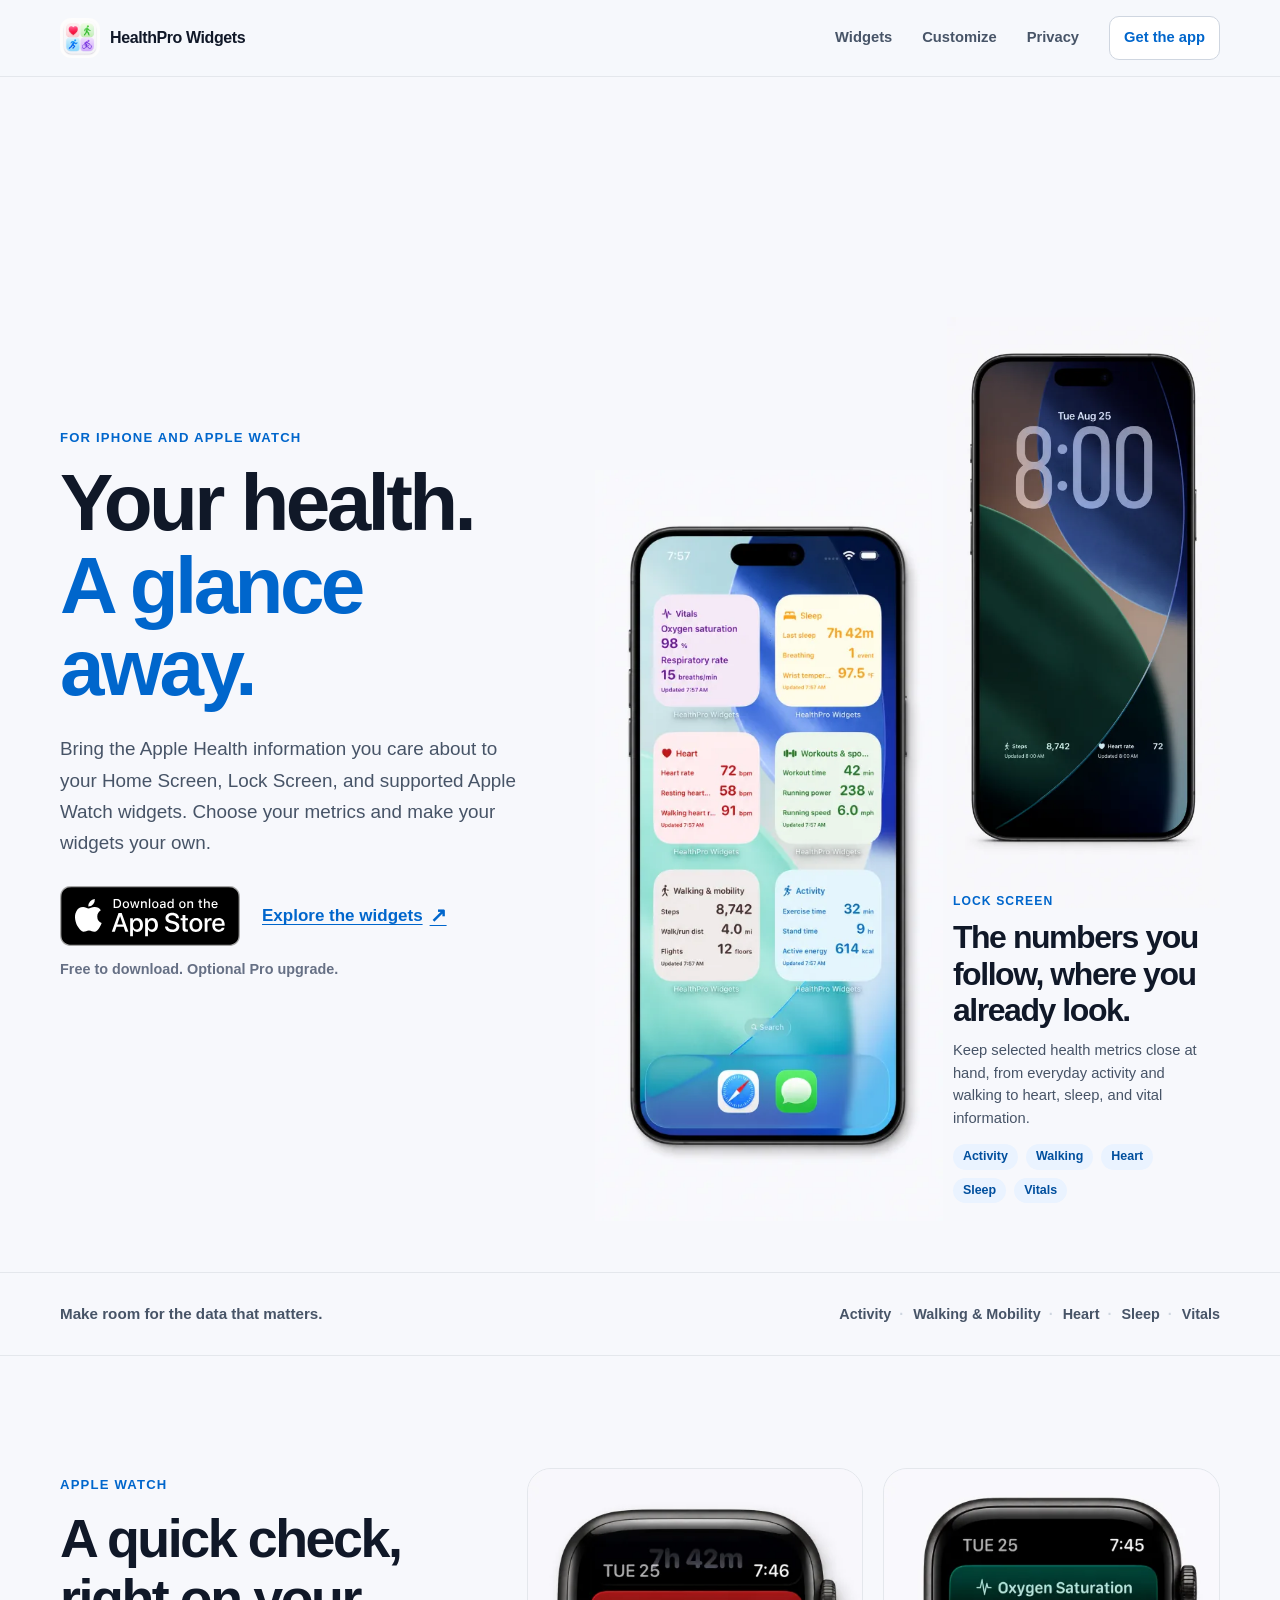
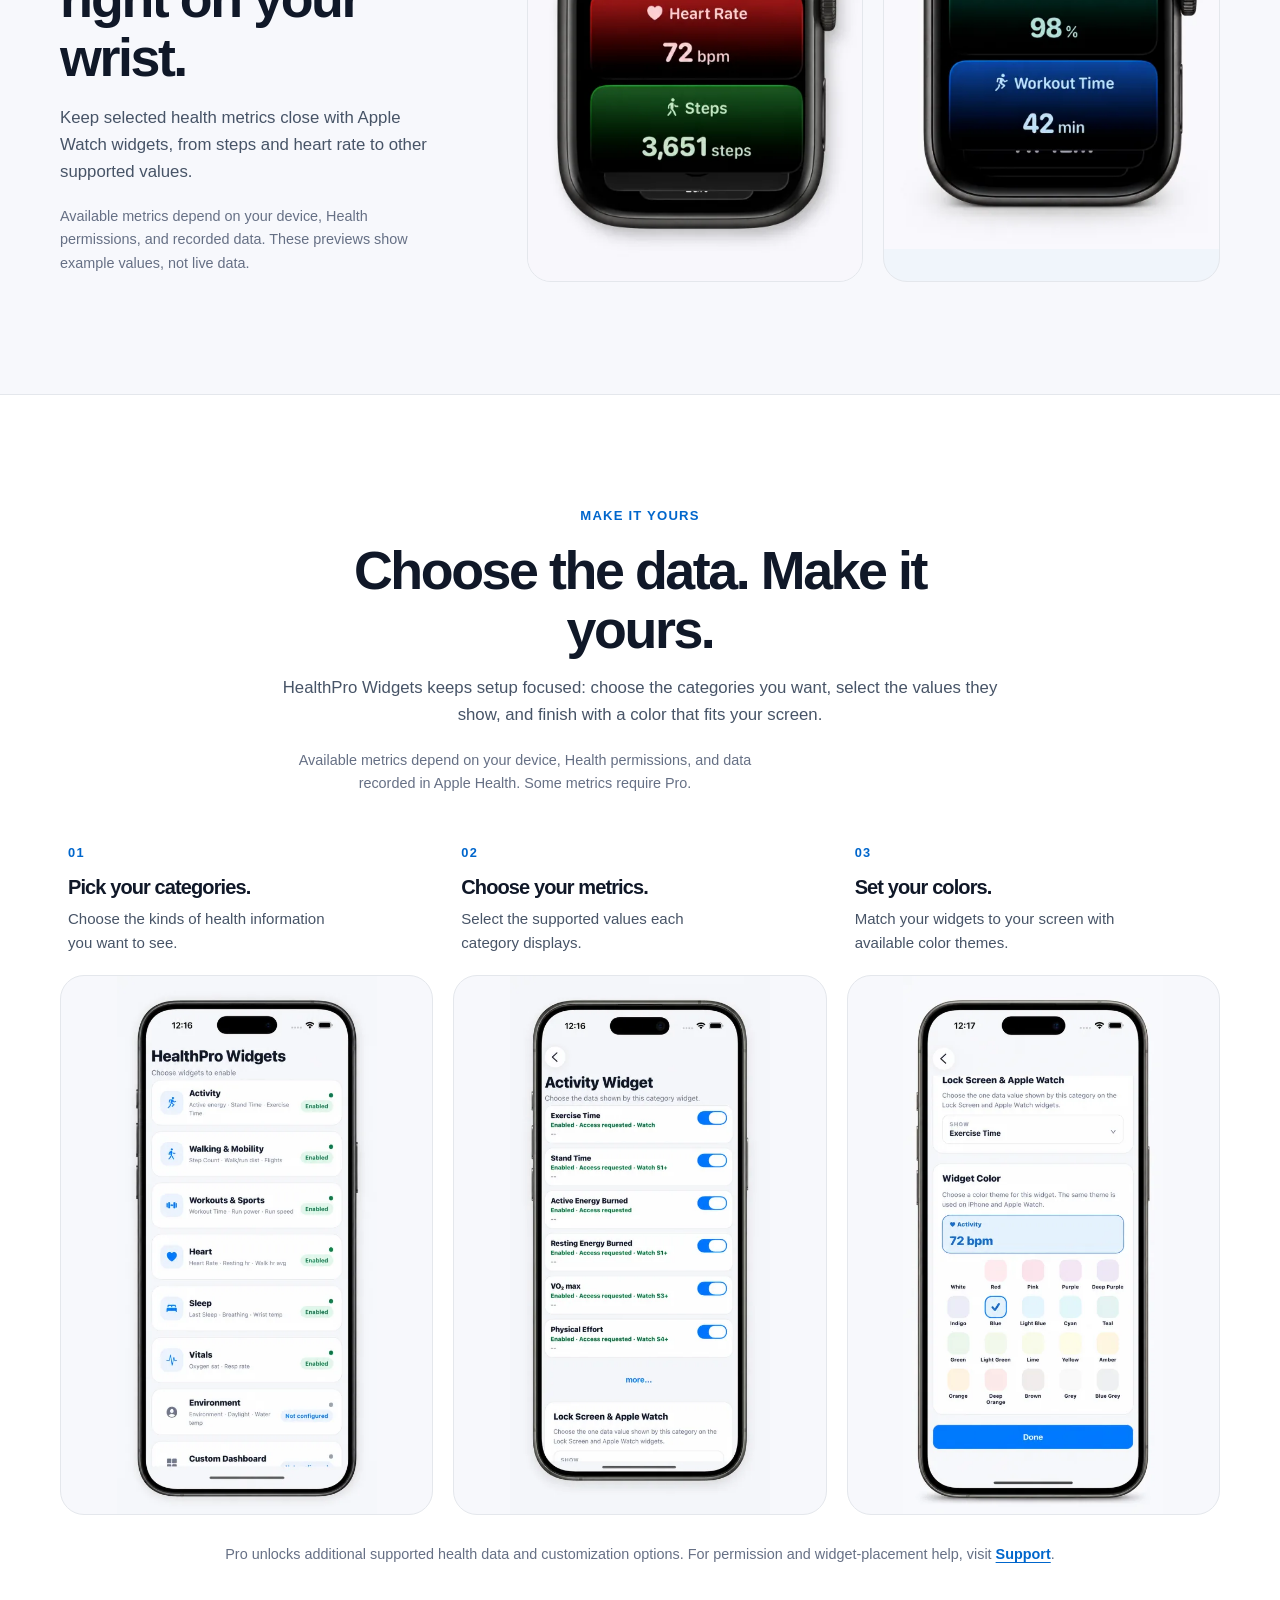
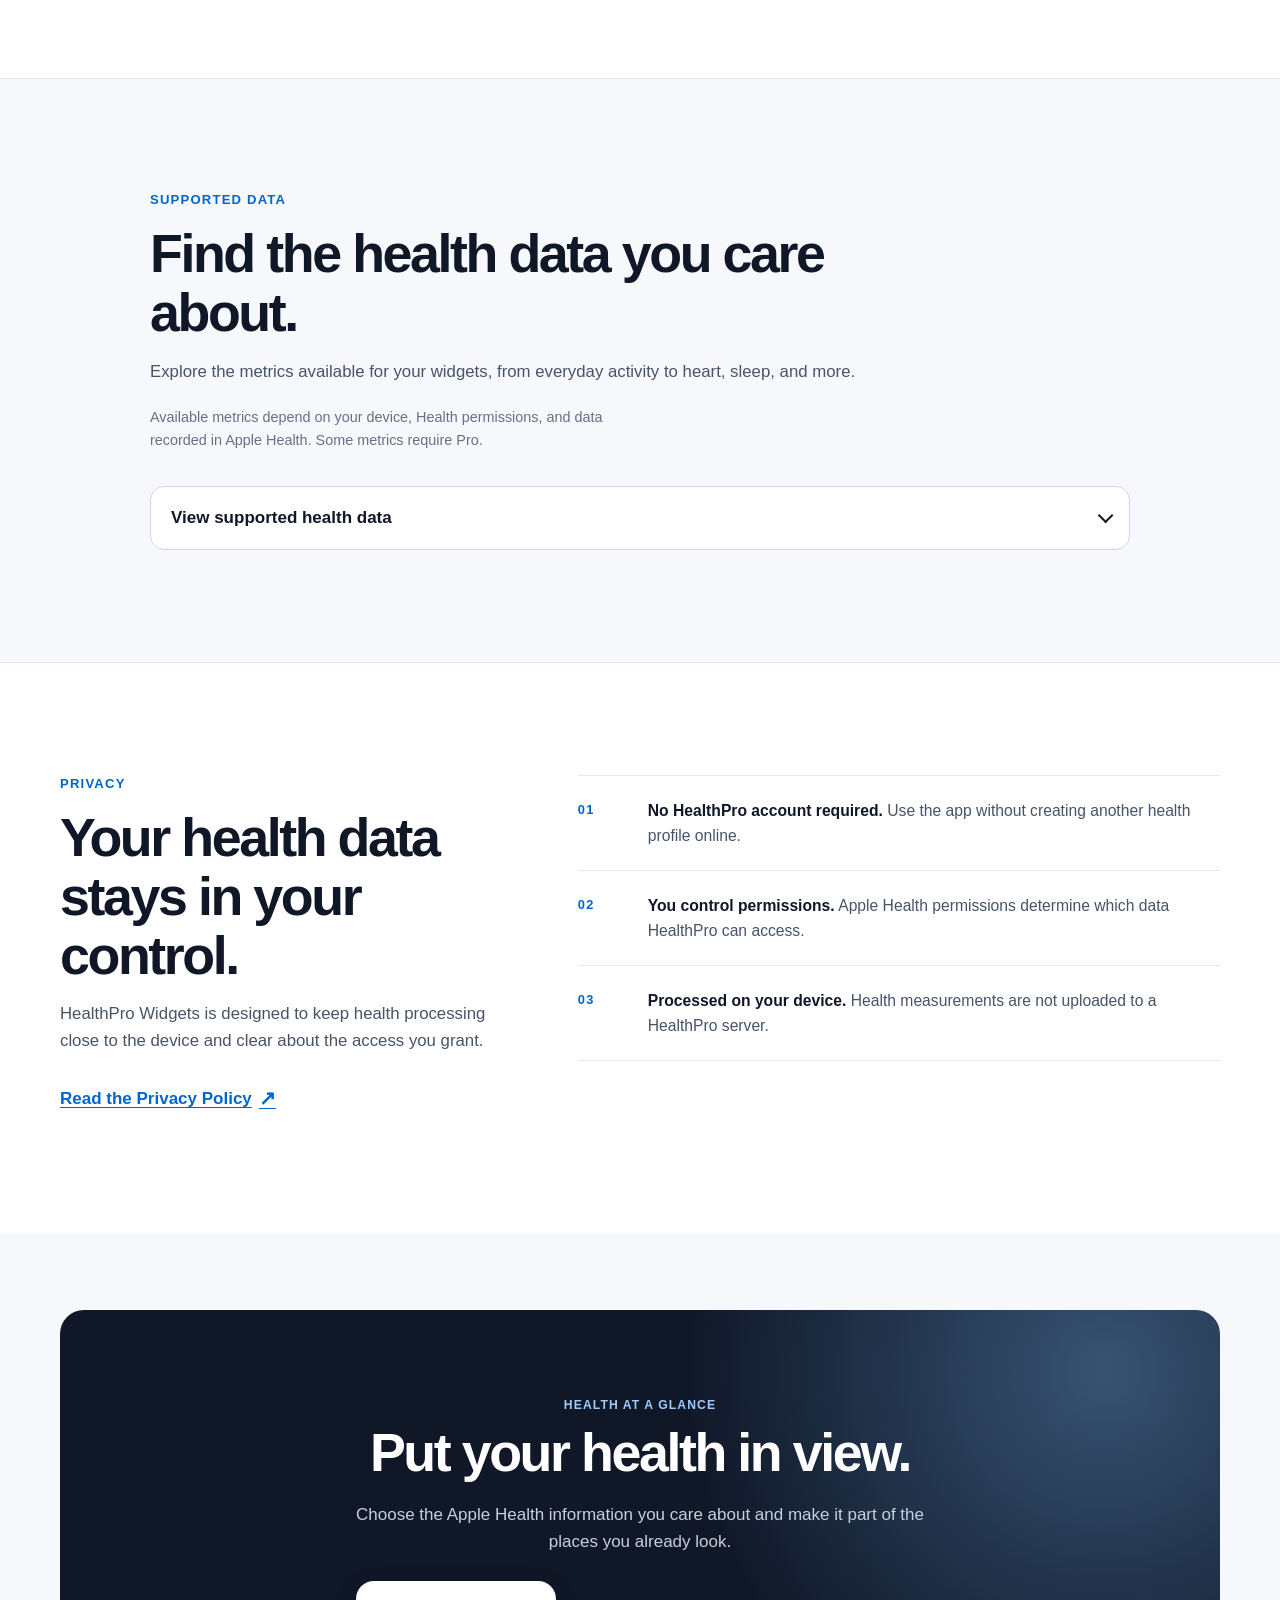
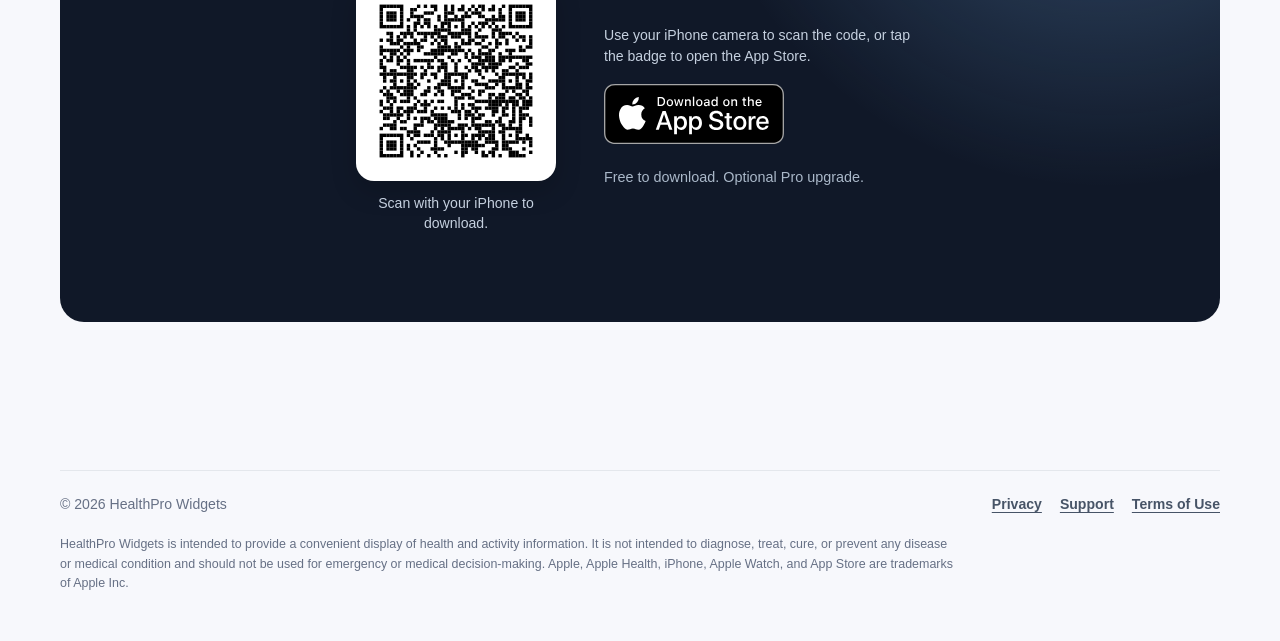
==== commit a67da009: "Add App Store QR code to download CTA" ====
--- a/index.html
+++ b/index.html
@@ -342,10 +342,21 @@
           <p class="caption-label">Health at a glance</p>
           <h2 id="final-title">Put your health in view.</h2>
           <p>Choose the Apple Health information you care about and make it part of the places you already look.</p>
-          <a class="app-store-link" href="https://apps.apple.com/us/app/healthpro-widgets/id6799803107" target="_blank" rel="noopener noreferrer" aria-label="Download HealthPro Widgets on the App Store">
-            <img src="./assets/images/download-on-app-store.svg" width="120" height="40" alt="Download on the App Store">
-          </a>
-          <p class="cta-note">Free to download. Optional Pro upgrade.</p>
+          <div class="cta-download">
+            <div class="cta-qr">
+              <a class="qr-code-link" href="https://apps.apple.com/us/app/healthpro-widgets/id6799803107" target="_blank" rel="noopener noreferrer" aria-label="Open HealthPro Widgets on the App Store">
+                <img src="./assets/images/app-store-qr.svg" width="220" height="220" alt="QR code to download HealthPro Widgets from the App Store">
+              </a>
+              <p>Scan with your iPhone to download.</p>
+            </div>
+            <div class="cta-download-copy">
+              <p class="cta-download-label">Use your iPhone camera to scan the code, or tap the badge to open the App Store.</p>
+              <a class="app-store-link" href="https://apps.apple.com/us/app/healthpro-widgets/id6799803107" target="_blank" rel="noopener noreferrer" aria-label="Download HealthPro Widgets on the App Store">
+                <img src="./assets/images/download-on-app-store.svg" width="120" height="40" alt="Download on the App Store">
+              </a>
+              <p class="cta-note">Free to download. Optional Pro upgrade.</p>
+            </div>
+          </div>
         </div>
       </div>
     </section>
--- a/assets/css/marketing.css
+++ b/assets/css/marketing.css
@@ -755,8 +755,69 @@
   color: #c5d0df;
 }
 
+.cta-download {
+  max-width: 610px;
+  display: grid;
+  grid-template-columns: minmax(0, 200px) minmax(0, 320px);
+  align-items: center;
+  justify-content: center;
+  gap: clamp(24px, 5vw, 48px);
+  margin-inline: auto;
+  text-align: left;
+}
+
+.cta-qr {
+  display: flex;
+  flex-direction: column;
+  align-items: center;
+  gap: 12px;
+}
+
+.qr-code-link {
+  display: block;
+  padding: 10px;
+  border-radius: 18px;
+  background: #ffffff;
+  box-shadow: 0 10px 26px rgba(0, 0, 0, 0.18);
+}
+
+.qr-code-link:hover {
+  background: #ffffff;
+}
+
+.qr-code-link:focus-visible {
+  outline: 3px solid #9ecbff;
+  outline-offset: 5px;
+}
+
+.qr-code-link img {
+  width: 180px;
+  height: 180px;
+}
+
+.cta-qr p,
+.cta-download-label {
+  color: #c5d0df;
+  font-size: 0.88rem;
+  line-height: 1.45;
+}
+
+.cta-qr p {
+  max-width: 180px;
+  margin: 0;
+  text-align: center;
+}
+
+.cta-download-label {
+  margin: 0 0 18px;
+}
+
 .cta-panel .app-store-link {
   justify-content: center;
+}
+
+.cta-download-copy .app-store-link {
+  justify-content: flex-start;
 }
 
 .cta-note {
@@ -912,6 +973,21 @@
   .privacy-layout {
     gap: 34px;
   }
+
+  .cta-download {
+    grid-template-columns: 1fr;
+    gap: 24px;
+    text-align: center;
+  }
+
+  .cta-download-copy {
+    max-width: 360px;
+    margin-inline: auto;
+  }
+
+  .cta-download-copy .app-store-link {
+    justify-content: center;
+  }
 }
 
 @media (max-width: 520px) {
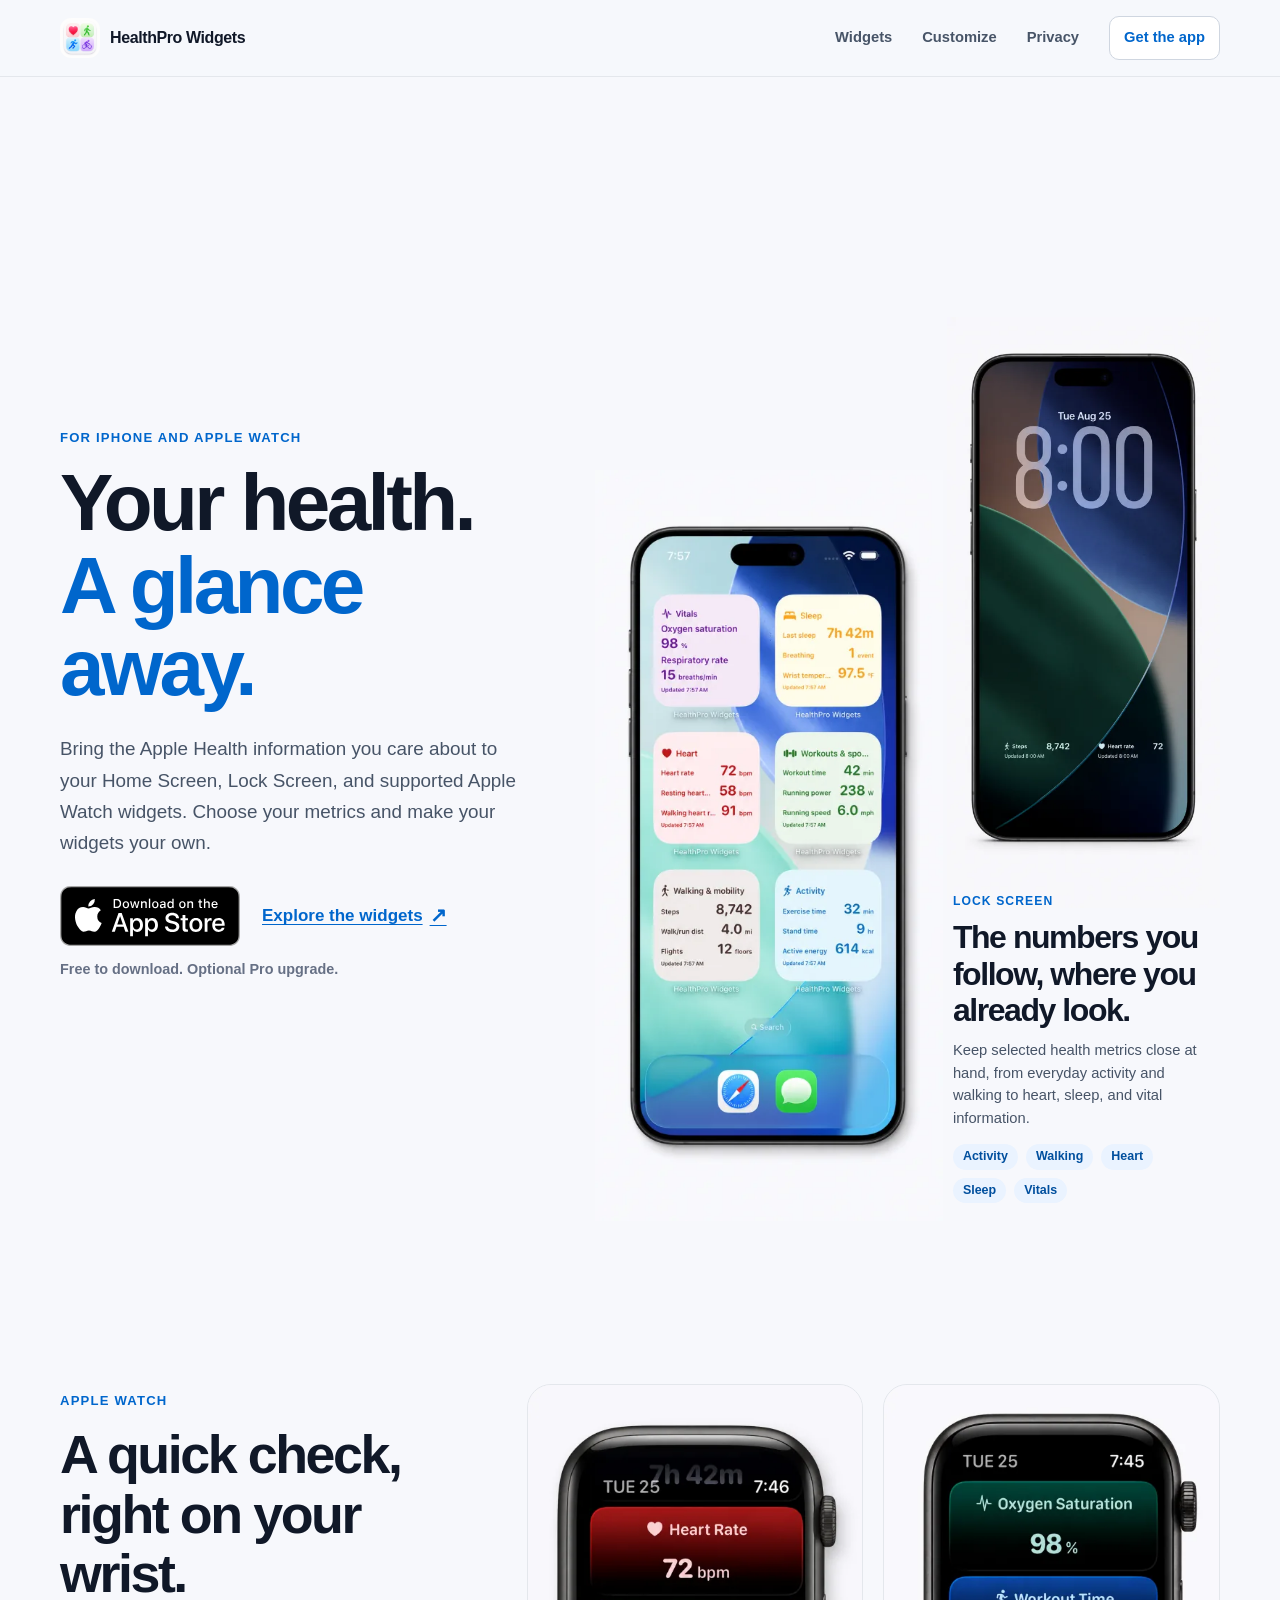
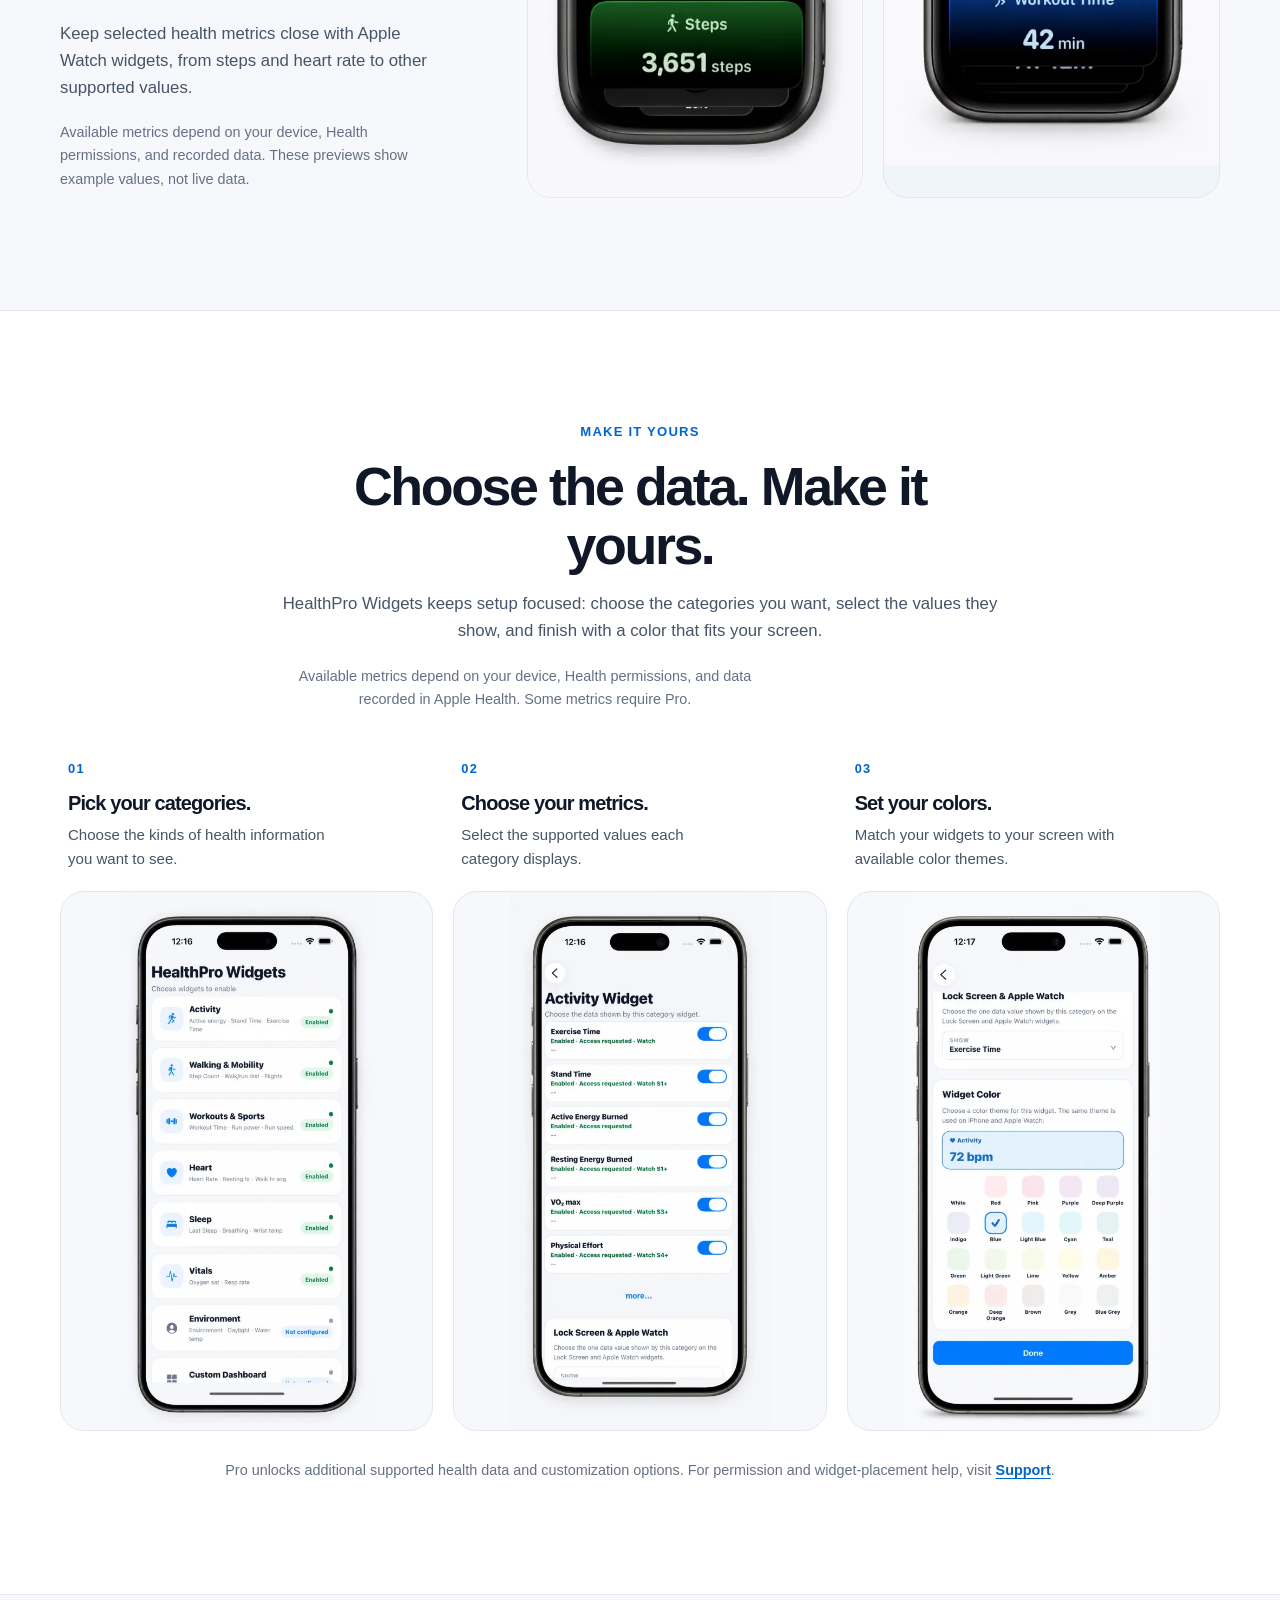
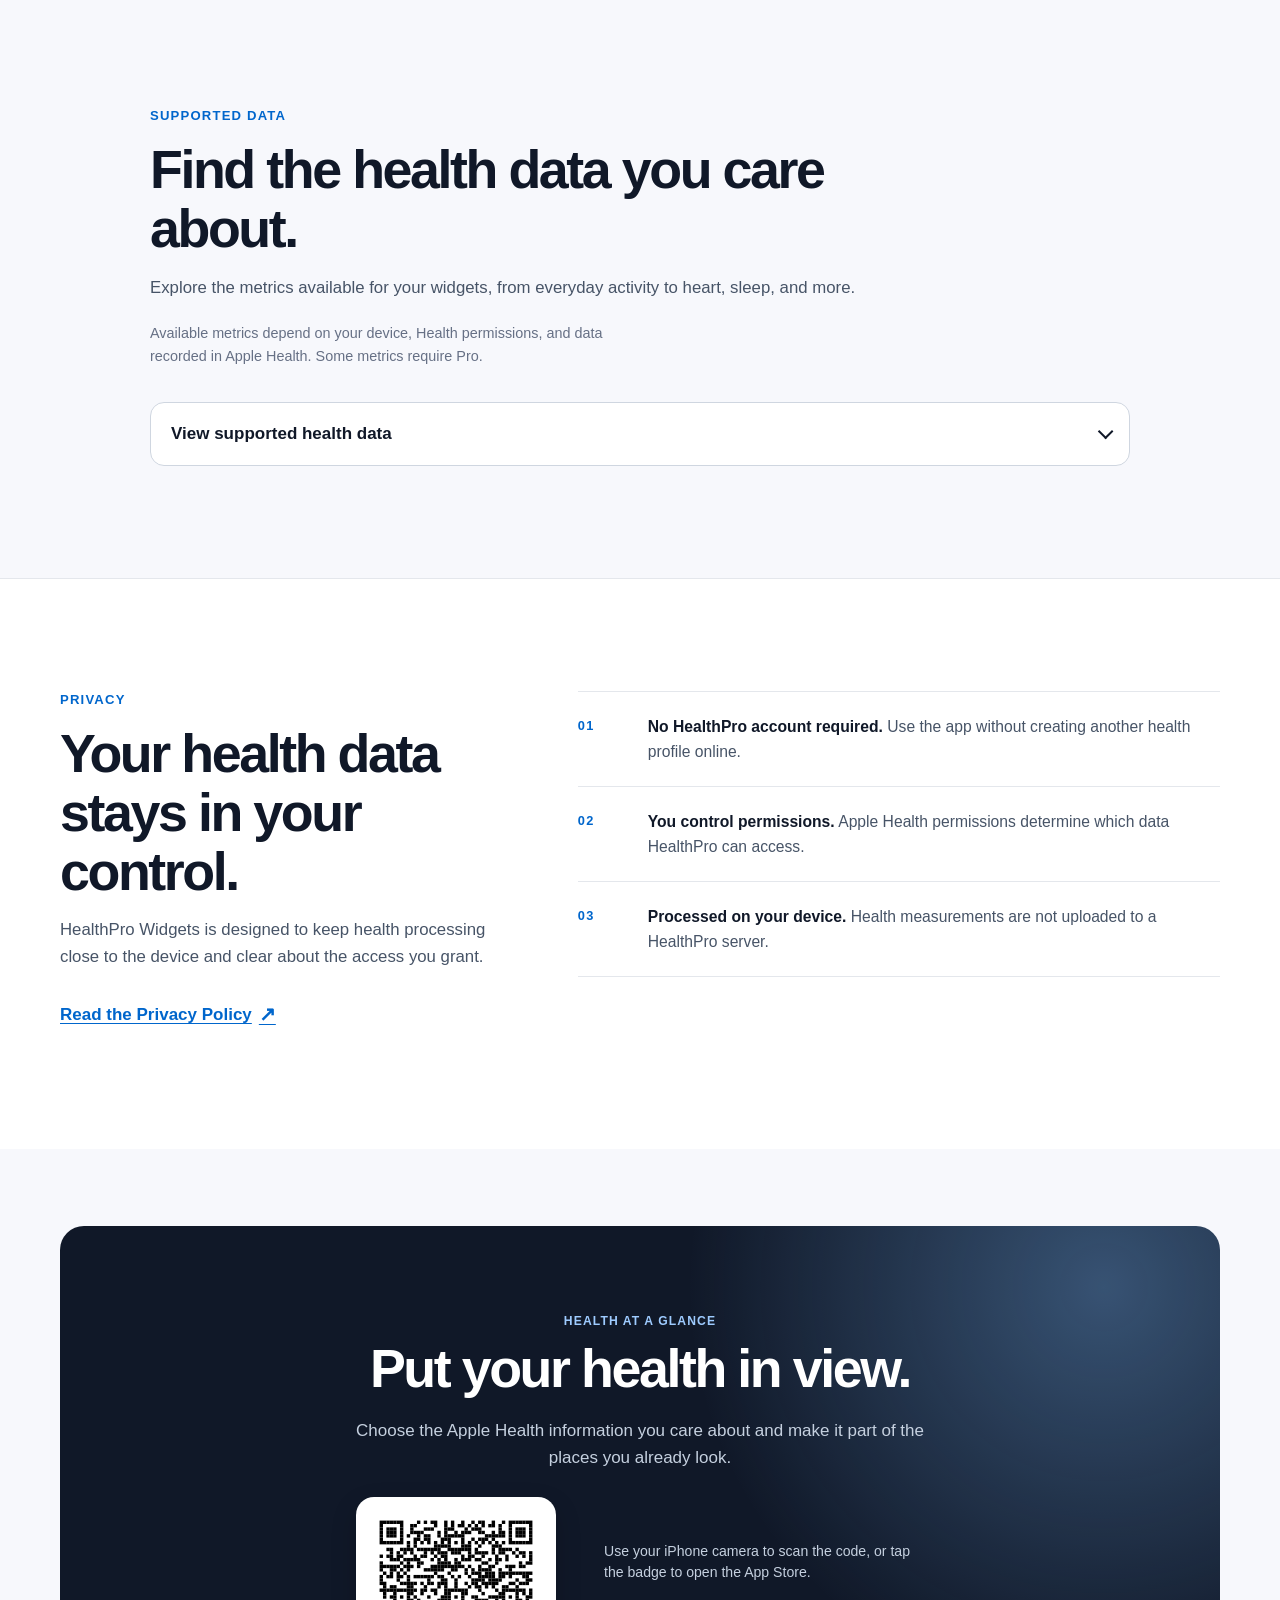
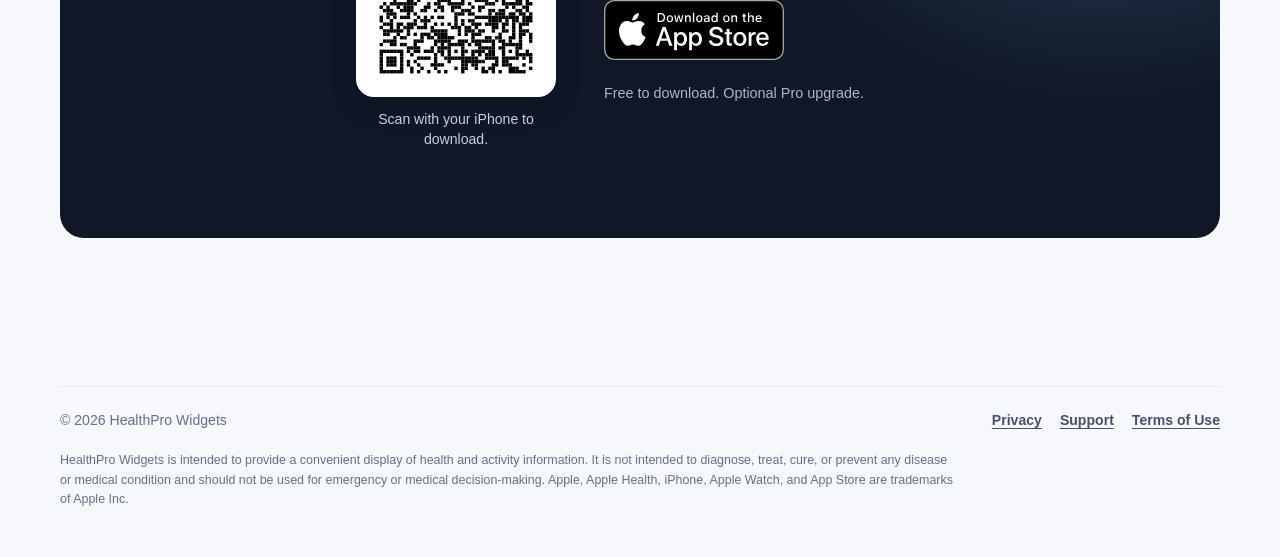
==== commit 2bb0770d: "Remove marketing metric strip" ====
--- a/index.html
+++ b/index.html
@@ -88,19 +88,6 @@
             </ul>
           </div>
         </div>
-      </div>
-    </section>
-
-    <section class="metric-strip" aria-label="HealthPro widget categories">
-      <div class="container metric-strip-inner">
-        <p>Make room for the data that matters.</p>
-        <ul>
-          <li>Activity</li>
-          <li>Walking &amp; Mobility</li>
-          <li>Heart</li>
-          <li>Sleep</li>
-          <li>Vitals</li>
-        </ul>
       </div>
     </section>
 
--- a/assets/css/marketing.css
+++ b/assets/css/marketing.css
@@ -323,8 +323,7 @@
   line-height: 1.55;
 }
 
-.metric-list,
-.metric-strip ul {
+.metric-list {
   display: flex;
   flex-wrap: wrap;
   gap: 8px;
@@ -333,8 +332,7 @@
   list-style: none;
 }
 
-.metric-list li,
-.metric-strip li {
+.metric-list li {
   padding: 5px 10px;
   color: var(--accent-dark);
   background: var(--accent-soft);
@@ -342,40 +340,6 @@
   font-size: 0.78rem;
   font-weight: 700;
   line-height: 1.25;
-}
-
-.metric-strip {
-  border-top: 1px solid var(--border);
-  border-bottom: 1px solid var(--border);
-}
-
-.metric-strip-inner {
-  min-height: 82px;
-  display: flex;
-  align-items: center;
-  justify-content: space-between;
-  gap: 22px;
-}
-
-.metric-strip p {
-  margin: 0;
-  color: var(--muted);
-  font-size: 0.95rem;
-  font-weight: 700;
-}
-
-.metric-strip li {
-  padding: 0;
-  color: var(--muted);
-  background: transparent;
-  font-size: 0.9rem;
-  font-weight: 650;
-}
-
-.metric-strip li + li::before {
-  content: "·";
-  margin-right: 10px;
-  color: var(--border-strong);
 }
 
 .anchor-alias {
@@ -920,14 +884,6 @@
     font-size: clamp(2.8rem, 12vw, 4.25rem);
   }
 
-  .metric-strip-inner {
-    align-items: flex-start;
-    flex-direction: column;
-    justify-content: center;
-    gap: 10px;
-    padding-block: 18px;
-  }
-
   .hero-visual {
     grid-template-columns: minmax(0, 1.08fr) minmax(0, 0.92fr);
   }
